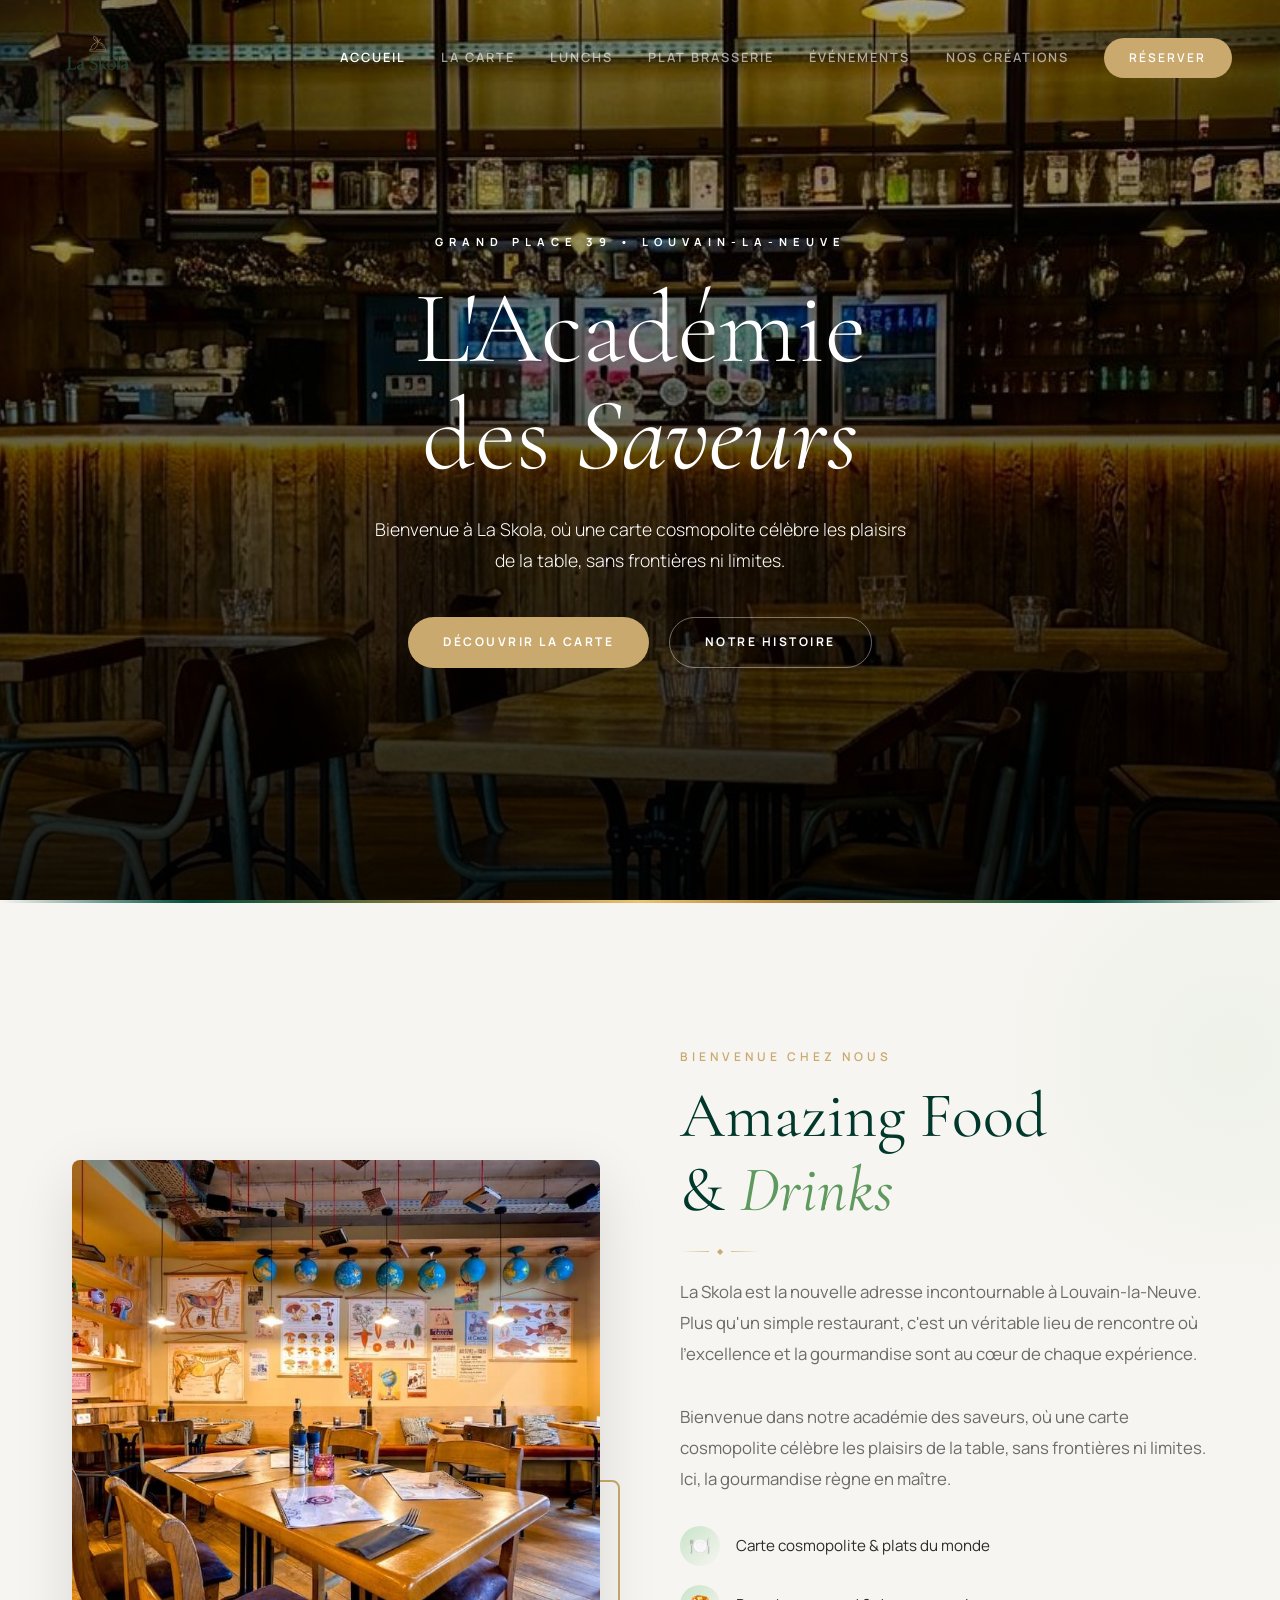
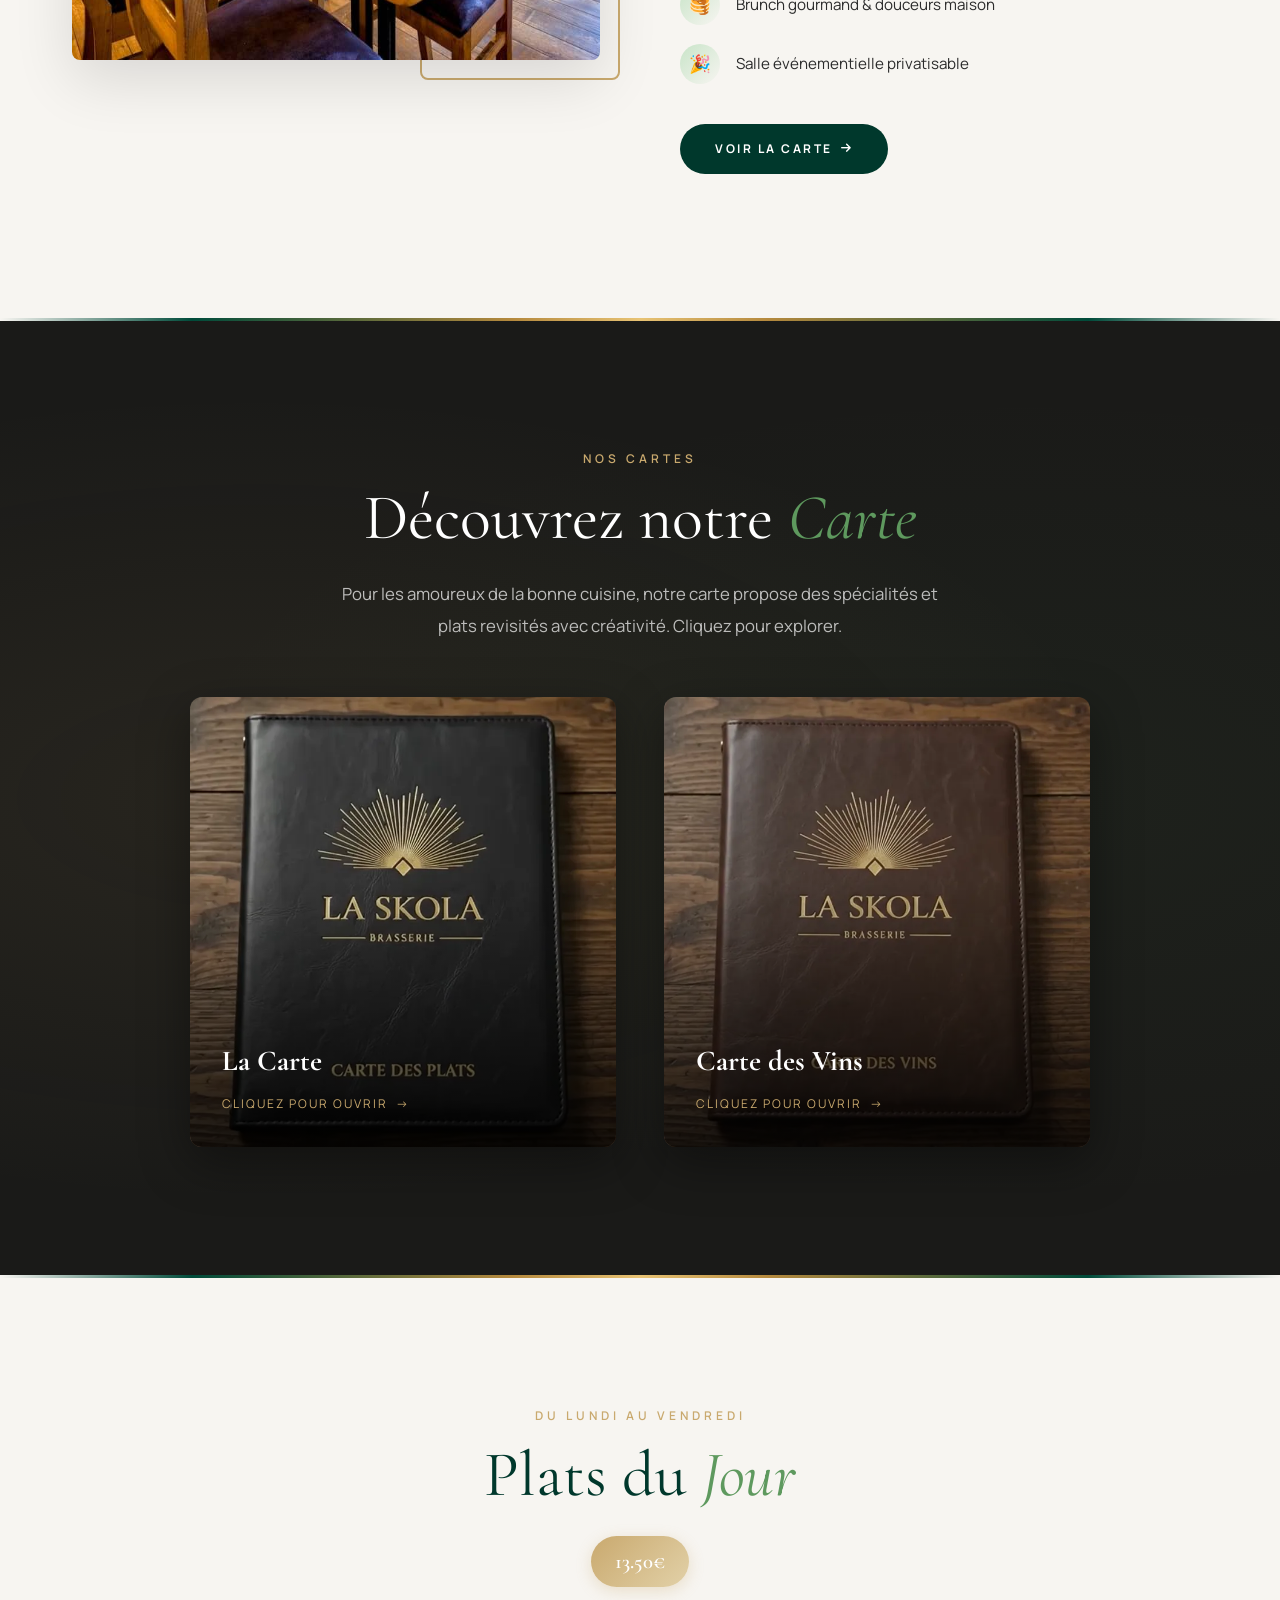
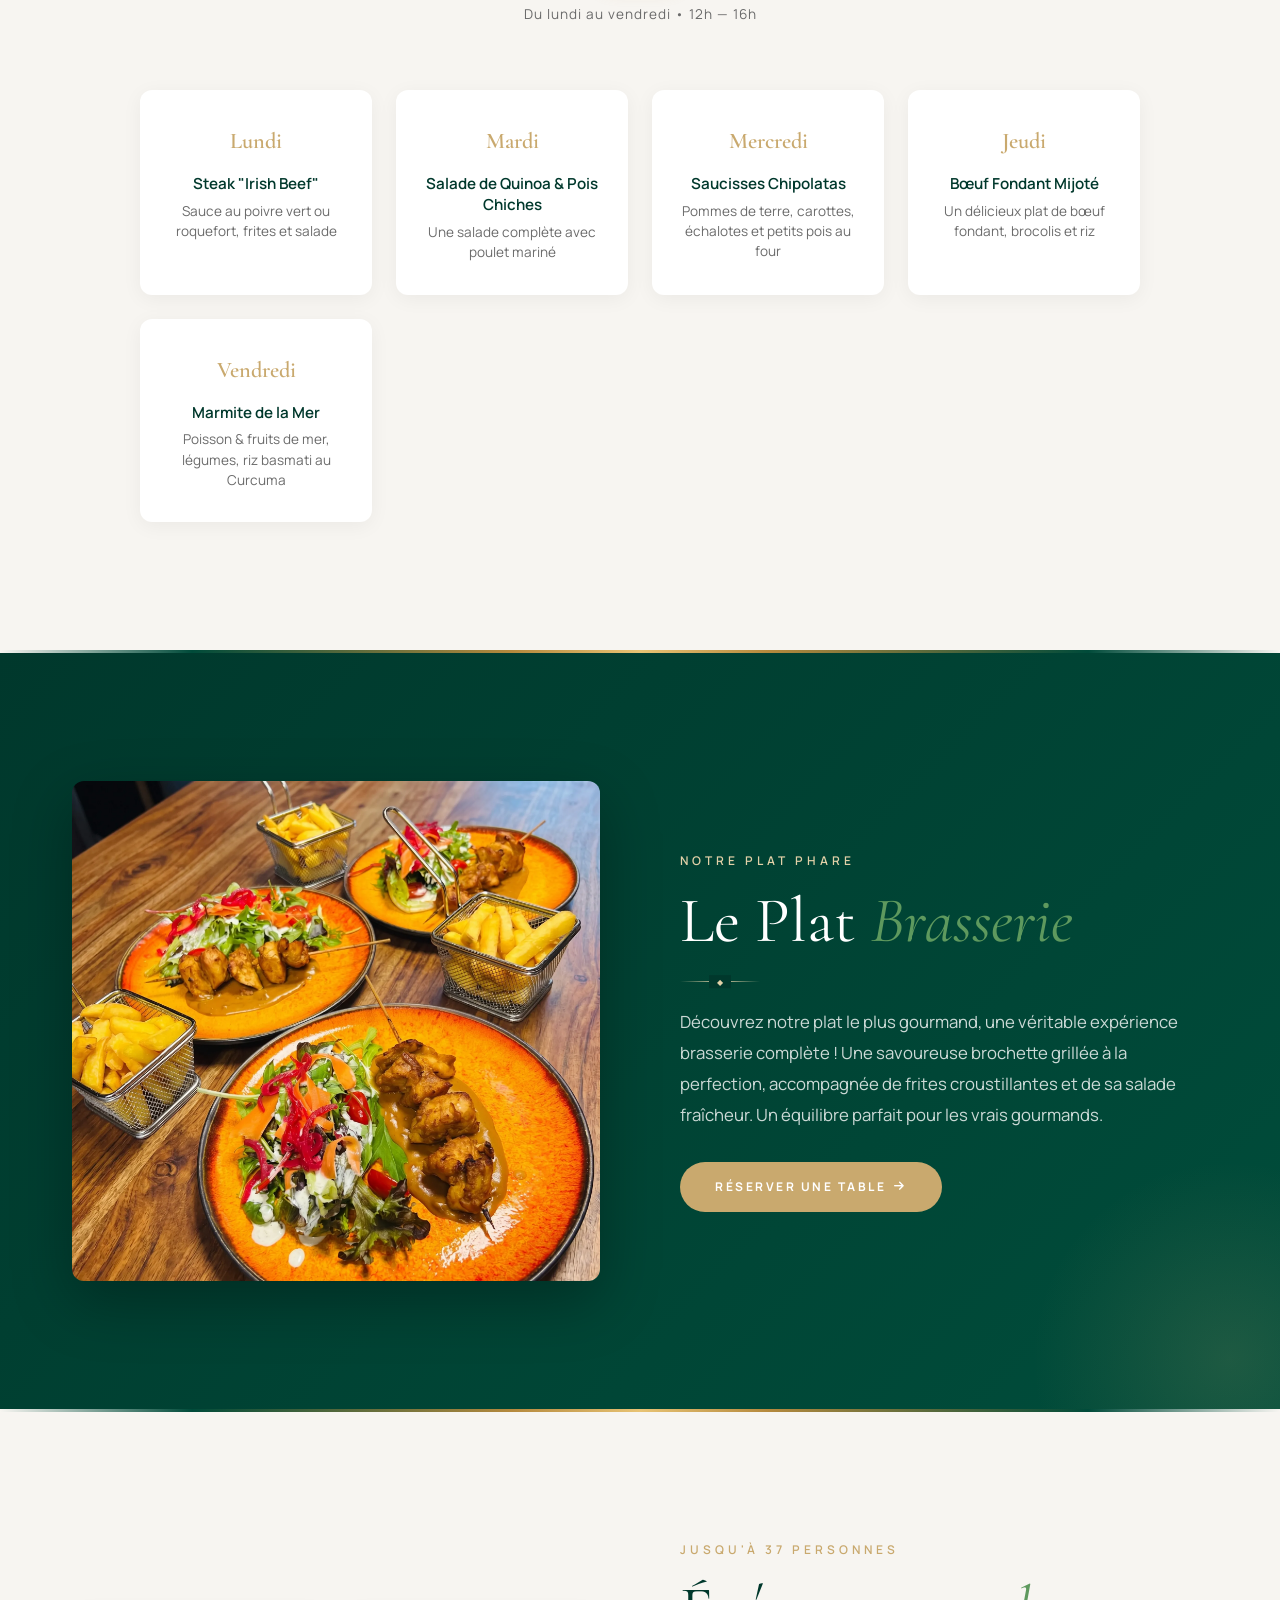
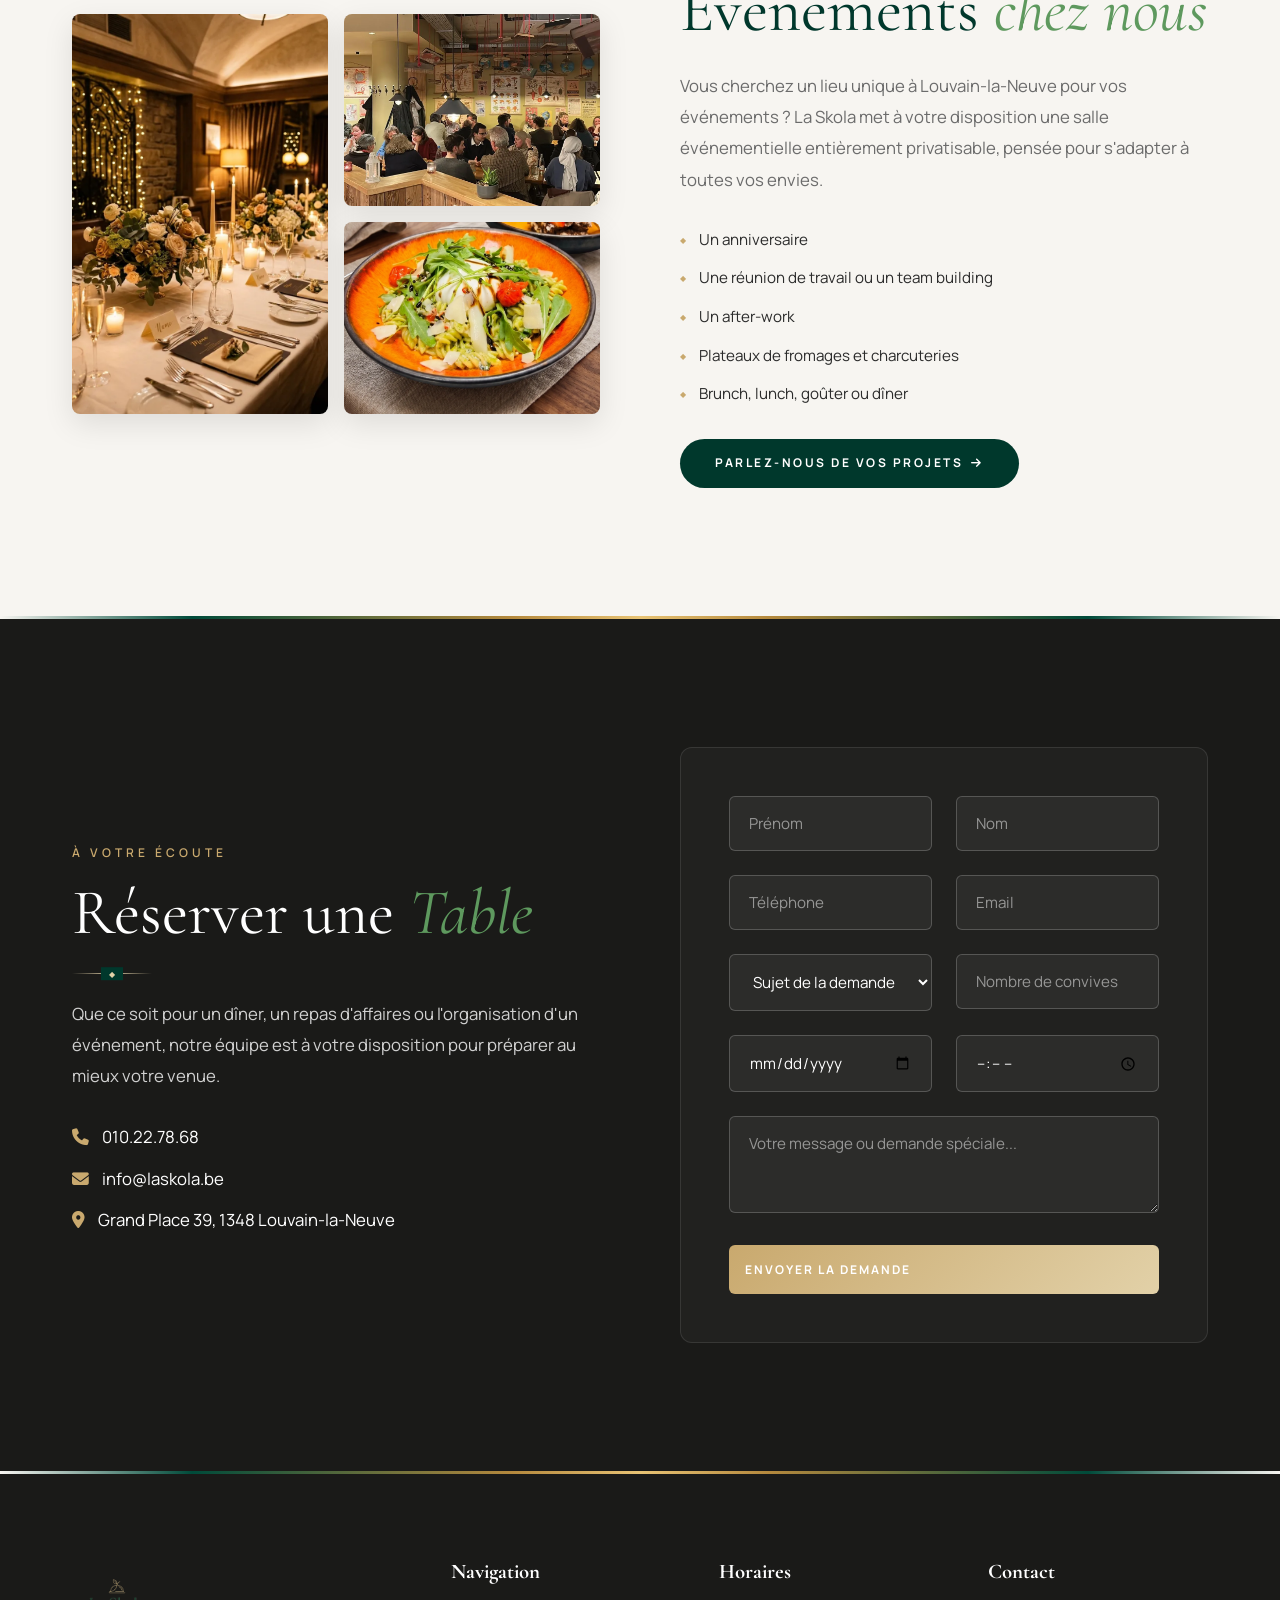
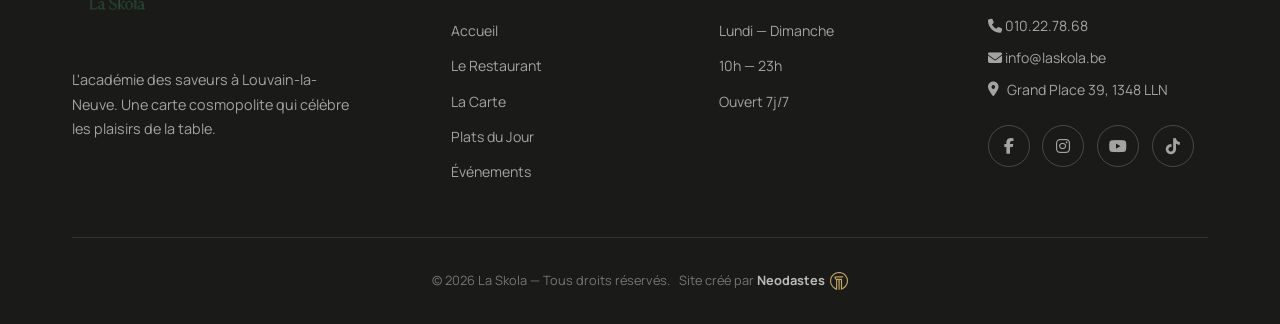
==== index.html @ 16f3de7f "Fix email contact form deliverability and add Plats 14 to 17 to creations gallery" ====
<!DOCTYPE html>
<html lang="fr">

<head>
  <meta charset="UTF-8">
  <meta name="viewport" content="width=device-width, initial-scale=1.0">
  <meta name="description"
    content="La Skola — Restaurant à Louvain-la-Neuve. Académie des saveurs, carte cosmopolite, événements privés. Grand Place 39.">
  <meta name="theme-color" content="#00382C">
  <title>La Skola — Académie des Saveurs | Louvain-la-Neuve</title>
  <link rel="stylesheet" href="style.css?v=2.0">
  <link rel="icon" href="https://laskola.be/wp-content/uploads/2025/02/cropped-TUMBNAIL-SKOLA-32x32.png">
  <!-- Font Awesome for icons -->
  <link rel="stylesheet" href="https://cdnjs.cloudflare.com/ajax/libs/font-awesome/6.5.1/css/all.min.css">
</head>

<body>

  <!-- Cursor Glow Effect -->
  <div class="cursor-glow" id="cursorGlow"></div>

  <!-- ========== NAVBAR ========== -->
  <nav class="navbar" id="navbar">
    <a href="#" class="navbar-logo">
      <img src="img/logo_base_transparent.png" alt="La Skola Logo">
    </a>
    <div class="navbar-links" id="navLinks">
      <a href="#accueil">Accueil</a>
      <a href="#menu">La Carte</a>
      <a href="#lunchs">Lunchs</a>
      <a href="#plat-phare">Plat Brasserie</a>
      <a href="#events">Événements</a>
      <a href="creations.html">Nos Créations</a>
      <a href="#contact" class="nav-cta">Réserver</a>
    </div>
    <div class="hamburger" id="hamburger">
      <span></span>
      <span></span>
      <span></span>
    </div>
  </nav>

  <!-- Mobile Menu Overlay -->
  <div class="mobile-menu" id="mobileMenu">
    <a href="#accueil">Accueil</a>
    <a href="#menu">La Carte</a>
    <a href="#lunchs">Lunchs</a>
    <a href="#plat-phare">Plat Brasserie</a>
    <a href="#events">Événements</a>
    <a href="creations.html">Nos Créations</a>
  </div>

  <!-- ========== HERO ========== -->
  <section class="hero" id="accueil">
    <div class="hero-bg"></div>
    <div class="hero-overlay"></div>
    <div class="hero-particles" id="heroParticles"></div>
    <div class="hero-content">
      <p class="hero-badge">Grand Place 39 • Louvain-la-Neuve</p>
      <h1 class="hero-title">L'Académie<br>des <em>Saveurs</em></h1>
      <p class="hero-desc">
        Bienvenue à La Skola, où une carte cosmopolite célèbre les plaisirs de la table, sans frontières ni limites.
      </p>
      <div class="hero-buttons">
        <a href="#menu" class="btn btn-primary">Découvrir la Carte</a>
        <a href="#about" class="btn btn-outline">Notre Histoire</a>
      </div>
    </div>
    </div>
  </section>

  <div class="transition-line"></div>

  <!-- ========== ABOUT ========== -->
  <section class="about" id="about" data-theme="light">
    <div class="container">
      <div class="about-grid">
        <div class="about-image-wrapper reveal-left">
          <div class="about-image">
            <img src="img/image2.jpg" alt="Intérieur chaleureux de La Skola">
          </div>
          <div class="about-image-accent"></div>
        </div>
        <div class="about-content reveal-right">
          <span class="section-subtitle">Bienvenue chez nous</span>
          <h2 class="section-title">Amazing Food<br>& <em>Drinks</em></h2>
          <div class="ornament-line"></div>
          <p class="section-text">
            La Skola est la nouvelle adresse incontournable à Louvain-la-Neuve. Plus qu'un simple restaurant, c'est un
            véritable lieu de rencontre où l'excellence et la gourmandise sont au cœur de chaque expérience.
          </p>
          <p class="section-text" style="margin-top: 1rem;">
            Bienvenue dans notre académie des saveurs, où une carte cosmopolite célèbre les plaisirs de la table, sans
            frontières ni limites. Ici, la gourmandise règne en maître.
          </p>
          <div class="about-features">
            <div class="about-feature">
              <div class="about-feature-icon">🍽️</div>
              <span>Carte cosmopolite & plats du monde</span>
            </div>
            <div class="about-feature">
              <div class="about-feature-icon">🥞</div>
              <span>Brunch gourmand & douceurs maison</span>
            </div>
            <div class="about-feature">
              <div class="about-feature-icon">🎉</div>
              <span>Salle événementielle privatisable</span>
            </div>
          </div>
          <a href="#menu" class="btn btn-dark">Voir la Carte <i class="fas fa-arrow-right"
              style="font-size:0.7rem"></i></a>
        </div>
      </div>
    </div>
  </section>

  <div class="transition-line"></div>

  <!-- ========== MENU CARD SECTION ========== -->
  <section class="menu-section" id="menu" data-theme="dark">
    <div class="container">
      <span class="section-subtitle reveal">nos cartes</span>
      <h2 class="section-title reveal" style="color:#fff;">Découvrez notre <em>Carte</em></h2>
      <p class="section-text reveal">
        Pour les amoureux de la bonne cuisine, notre carte propose des spécialités et plats revisités avec créativité.
        Cliquez pour explorer.
      </p>

      <div class="menu-cards-grid">
        <!-- Card 1: La Carte -->
        <div class="menu-card reveal-scale" data-menu="la-carte">
          <div class="menu-card-inner">
            <img src="img/cartes-plats.webp" alt="La Carte de La Skola">
            <div class="menu-card-overlay">
              <h3 class="menu-card-label">La Carte</h3>
              <span class="menu-card-hint">Cliquez pour ouvrir <span class="arrow">→</span></span>
            </div>
          </div>
        </div>
        <!-- Card 2: Carte des vins -->
        <div class="menu-card reveal-scale" data-menu="vins">
          <div class="menu-card-inner">
            <img src="img/cartes-vins.webp" alt="Carte des Vins">
            <div class="menu-card-overlay">
              <h3 class="menu-card-label">Carte des Vins</h3>
              <span class="menu-card-hint">Cliquez pour ouvrir <span class="arrow">→</span></span>
            </div>
          </div>
        </div>
      </div>
    </div>
  </section>

  <!-- Menu Modal -->
  <div class="menu-modal" id="menuModal">
    <div class="menu-modal-backdrop" id="menuModalBackdrop"></div>
    <div class="menu-modal-content">
      <button class="menu-modal-close" id="menuModalClose">✕</button>
      <div class="menu-modal-pages" id="menuModalPages">
        <!-- Pages injected by JS -->
      </div>
    </div>
  </div>

  <!-- ========== LUNCHS ========== -->
  <div class="transition-line"></div>
  <section class="lunchs" id="lunchs" data-theme="light">
    <div class="container">
      <div class="lunchs-header reveal">
        <span class="section-subtitle">du lundi au vendredi</span>
        <h2 class="section-title">Plats du <em>Jour</em></h2>
        <div class="lunchs-price">14.50€</div>
        <p class="lunchs-period">Du lundi au vendredi • 12h — 16h</p>
      </div>

      <div class="lunchs-grid">
        <div class="lunch-card reveal">
          <div class="lunch-day">Lundi</div>
          <div class="lunch-dish">Steak "Irish Beef"</div>
          <div class="lunch-desc">Sauce au poivre vert ou roquefort, frites et salade</div>
        </div>
        <div class="lunch-card reveal">
          <div class="lunch-day">Mardi</div>
          <div class="lunch-dish">Salade de Quinoa & Pois Chiches</div>
          <div class="lunch-desc">Une salade complète avec poulet mariné</div>
        </div>
        <div class="lunch-card reveal">
          <div class="lunch-day">Mercredi</div>
          <div class="lunch-dish">Saucisses Chipolatas</div>
          <div class="lunch-desc">Pommes de terre, carottes, échalotes et petits pois au four</div>
        </div>
        <div class="lunch-card reveal">
          <div class="lunch-day">Jeudi</div>
          <div class="lunch-dish">Bœuf Fondant Mijoté</div>
          <div class="lunch-desc">Un délicieux plat de bœuf fondant, brocolis et riz</div>
        </div>
        <div class="lunch-card reveal">
          <div class="lunch-day">Vendredi</div>
          <div class="lunch-dish">Marmite de la Mer</div>
          <div class="lunch-desc">Poisson & fruits de mer, légumes, riz basmati au Curcuma</div>
        </div>
      </div>
    </div>
  </section>

  <!-- ========== PLAT PHARE ========== -->
  <div class="transition-line"></div>
  <section class="raclette" id="plat-phare" data-theme="green">
    <div class="container">
      <div class="raclette-grid">
        <div class="raclette-image reveal-left">
          <img src="img/food/plat11.webp" alt="Le Plat Brasserie La Skola">
        </div>
        <div class="raclette-content reveal-right">
          <span class="section-subtitle">notre plat phare</span>
          <h2 class="section-title" style="color:#fff;">Le Plat <em>Brasserie</em></h2>
          <div class="ornament-line ornament-line--light"></div>
          <p class="section-text" style="color:rgba(255,255,255,0.8);">
            Découvrez notre plat le plus gourmand, une véritable expérience brasserie complète ! Une savoureuse brochette grillée à la perfection, accompagnée de frites croustillantes et de sa salade fraîcheur. Un équilibre parfait pour les vrais gourmands.
          </p>
          <a href="#contact" class="btn btn-primary" style="margin-top: 2rem;">Réserver une Table <i
              class="fas fa-arrow-right" style="font-size:0.7rem"></i></a>
        </div>
      </div>
    </div>
  </section>

  <!-- ========== EVENTS ========== -->
  <div class="transition-line"></div>
  <section class="events" id="events" data-theme="light">
    <div class="container">
      <div class="events-layout">
        <div class="events-images reveal-left">
          <div class="events-image-grid">
            <div class="img-wrapper">
              <img src="img/events.webp" alt="Événement La Skola">
            </div>
            <div class="img-wrapper">
              <img src="img/event.webp" alt="Salle La Skola">
            </div>
            <div class="img-wrapper">
              <img src="img/food/plat12.webp" alt="Cuisine La Skola">
            </div>
          </div>
        </div>
        <div class="events-content reveal-right">
          <span class="section-subtitle">jusqu'à 37 personnes</span>
          <h2 class="section-title">Événements <em>chez nous</em></h2>
          <p class="section-text">
            Vous cherchez un lieu unique à Louvain-la-Neuve pour vos événements ? La Skola met à votre disposition une
            salle événementielle entièrement privatisable, pensée pour s'adapter à toutes vos envies.
          </p>
          <ul class="events-list">
            <li>Un anniversaire</li>
            <li>Une réunion de travail ou un team building</li>
            <li>Un after-work</li>
            <li>Plateaux de fromages et charcuteries</li>
            <li>Brunch, lunch, goûter ou dîner</li>
          </ul>
          <a href="#contact" class="btn btn-dark">Parlez-nous de vos projets <i class="fas fa-arrow-right"
              style="font-size:0.7rem"></i></a>
        </div>
      </div>
    </div>
  </section>

  <div class="transition-line"></div>

  <!-- ========== RESERVATION / CONTACT ========== -->
  <section class="booking-section" id="contact" data-theme="dark">
    <div class="container">
      <div class="booking-layout">
        <div class="booking-info reveal-left">
          <span class="section-subtitle">À votre écoute</span>
          <h2 class="section-title" style="color:#fff;">Réserver une <em>Table</em></h2>
          <div class="ornament-line ornament-line--light"></div>
          <p class="section-text" style="color:rgba(255,255,255,0.8);">
            Que ce soit pour un dîner, un repas d'affaires ou l'organisation d'un événement, notre équipe est à votre disposition pour préparer au mieux votre venue.
          </p>
          <div class="booking-contact-details" style="margin-top: 2rem;">
            <p><i class="fas fa-phone" style="color: var(--color-gold); margin-right: 10px;"></i> 010.22.78.68</p>
            <p><i class="fas fa-envelope" style="color: var(--color-gold); margin-right: 10px;"></i> info@laskola.be</p>
            <p><i class="fas fa-map-marker-alt" style="color: var(--color-gold); margin-right: 10px;"></i> Grand Place 39, 1348 Louvain-la-Neuve</p>
          </div>
        </div>
        <div class="booking-form-wrapper reveal-right">
          <form class="booking-form" action="contact.php" method="POST">
            <div class="form-row">
              <div class="form-group">
                <input type="text" id="prenom" name="prenom" placeholder="Prénom" required>
              </div>
              <div class="form-group">
                <input type="text" id="nom" name="nom" placeholder="Nom" required>
              </div>
            </div>
            <div class="form-row">
              <div class="form-group">
                <input type="tel" id="telephone" name="telephone" placeholder="Téléphone" required>
              </div>
              <div class="form-group">
                <input type="email" id="email" name="email" placeholder="Email" required>
              </div>
            </div>
            <div class="form-row">
              <div class="form-group">
                <select id="sujet" name="sujet" required>
                  <option value="" disabled selected>Sujet de la demande</option>
                  <option value="reservation">Réservation de table</option>
                  <option value="evenement">Événement privé / Projet</option>
                  <option value="autre">Autre question</option>
                </select>
              </div>
              <div class="form-group">
                <input type="number" id="convives" name="convives" placeholder="Nombre de convives" min="1" max="100">
              </div>
            </div>
            <div class="form-row">
              <div class="form-group">
                <input type="date" id="date" name="date">
              </div>
              <div class="form-group">
                <input type="time" id="heure" name="heure">
              </div>
            </div>
            <div class="form-group">
              <textarea id="message" name="message" rows="3" placeholder="Votre message ou demande spéciale..." required></textarea>
            </div>
            <button type="submit" class="btn btn-gold w-100" style="width: 100%; border: none; cursor: pointer;">Envoyer la demande</button>
          </form>
        </div>
      </div>
    </div>
  </section>

  <div class="transition-line"></div>

  <!-- ========== FOOTER ========== -->
  <footer class="footer">
    <div class="container">
      <div class="footer-grid">
        <div class="footer-brand">
          <img src="img/logo_base_transparent.png" alt="La Skola">
          <p>L'académie des saveurs à Louvain-la-Neuve. Une carte cosmopolite qui célèbre les plaisirs de la table.</p>
        </div>
        <div class="footer-col">
          <h4 class="footer-title">Navigation</h4>
          <div class="footer-links">
            <a href="#accueil">Accueil</a>
            <a href="#about">Le Restaurant</a>
            <a href="#menu">La Carte</a>
            <a href="#lunchs">Plats du Jour</a>
            <a href="#events">Événements</a>
          </div>
        </div>
        <div class="footer-col">
          <h4 class="footer-title">Horaires</h4>
          <div class="footer-links">
            <a href="javascript:void(0)">Lundi — Dimanche</a>
            <a href="javascript:void(0)">10h — 23h</a>
            <a href="javascript:void(0)">Ouvert 7j/7</a>
          </div>
        </div>
        <div class="footer-col">
          <h4 class="footer-title">Contact</h4>
          <div class="footer-contact">
            <p><a href="tel:010227868"><i class="fas fa-phone"></i> 010.22.78.68</a></p>
            <p><a href="mailto:info@laskola.be"><i class="fas fa-envelope"></i> info@laskola.be</a></p>
            <p><i class="fas fa-map-marker-alt"></i> Grand Place 39, 1348 LLN</p>
          </div>
          <div class="footer-social">
            <a href="https://www.facebook.com/profile.php?id=61573690755378" target="_blank" aria-label="Facebook"><i
                class="fab fa-facebook-f"></i></a>
            <a href="https://www.instagram.com/la_skola/" target="_blank" aria-label="Instagram"><i
                class="fab fa-instagram"></i></a>
            <a href="https://www.youtube.com/@LASKOLA-LLN" target="_blank" aria-label="YouTube"><i
                class="fab fa-youtube"></i></a>
            <a href="https://www.tiktok.com/@la.skola?_t=ZN-8uYJvp5oews&_r=1" target="_blank" aria-label="TikTok"><i
                class="fab fa-tiktok"></i></a>
          </div>
        </div>
      </div>
      <div class="footer-bottom">
        <p>&copy; 2026 La Skola — Tous droits réservés. <span class="neodastes-link">Site créé par <a href="https://neodastes.com/" target="_blank"><strong>Neodastes</strong><img src="img/logo_svg.svg" alt="Neodastes Logo" class="neodastes-logo"></a></span></p>
      </div>
    </div>
  </footer>

  <script src="script.js?v=2.0"></script>
</body>

</html>
---- style.css ----
/* ============================================
   LA SKOLA — Premium Restaurant Demo
   Inspired by Diodona.it aesthetic
   ============================================ */

/* --- Google Fonts Import --- */
@import url('https://fonts.googleapis.com/css2?family=Cormorant+Garamond:ital,wght@0,300;0,400;0,500;0,600;0,700;1,300;1,400;1,500;1,600;1,700&family=Manrope:wght@200;300;400;500;600;700;800&display=swap');

/* --- CSS Variables --- */
:root {
  --color-bg: #F7F5F1;
  --color-bg-dark: #1a1a18;
  --color-bg-cream: #EDE8E0;
  --color-primary: #00382C;
  --color-green: #5E995E;
  --color-green-light: #C8E4C8;
  --color-gold: #C9A96E;
  --color-gold-light: #E2D1A8;
  --color-text: #2B2B2B;
  --color-text-light: #6B6B6B;
  --color-white: #FFFFFF;
  --font-heading: 'Cormorant Garamond', Georgia, serif;
  --font-body: 'Manrope', 'Helvetica Neue', sans-serif;
  --transition-smooth: cubic-bezier(0.25, 0.46, 0.45, 0.94);
  --transition-bounce: cubic-bezier(0.68, -0.55, 0.265, 1.55);

  /* Transition & Divider Variables */
  --color-primary-dim: rgba(184, 140, 61, 0.45);  /* Rich gold with 45% opacity for solid visibility */
  --color-accent: #B88C3D;                        /* Deep, warm, saturated gold (high contrast on light/dark) */
}

/* --- Reset & Base --- */
*, *::before, *::after { box-sizing: border-box; margin: 0; padding: 0; }

html {
  scroll-behavior: smooth;
  font-size: 16px;
  overflow-x: hidden;
}

body {
  font-family: var(--font-body);
  background-color: var(--color-bg);
  color: var(--color-text);
  line-height: 1.7;
  overflow-x: hidden;
  -webkit-font-smoothing: antialiased;
  -moz-osx-font-smoothing: grayscale;
}

a { text-decoration: none; color: inherit; transition: color 0.3s ease; }
img { max-width: 100%; height: auto; display: block; }
ul { list-style: none; }
button { cursor: pointer; border: none; background: none; font-family: inherit; }

.container {
  max-width: 1200px;
  margin: 0 auto;
  padding: 0 2rem;
}

/* --- Section Titles (Diodona style) --- */
.section-subtitle {
  font-family: var(--font-body);
  font-size: 0.75rem;
  font-weight: 600;
  letter-spacing: 4px;
  text-transform: uppercase;
  color: var(--color-gold);
  margin-bottom: 0.75rem;
  display: block;
}

.section-title {
  font-family: var(--font-heading);
  font-size: clamp(2.2rem, 5vw, 4rem);
  font-weight: 400;
  color: var(--color-primary);
  line-height: 1.15;
  margin-bottom: 1.5rem;
}

.section-title em {
  font-style: italic;
  color: var(--color-green);
}

/* CSS Ornament Line (replaces broken ornament.webp) */
.ornament-line {
  width: 80px;
  height: 1px;
  background: linear-gradient(90deg, transparent, var(--color-gold), transparent);
  margin: 0 0 1.5rem;
  position: relative;
}
.ornament-line::before {
  content: '◆';
  position: absolute;
  top: 50%;
  left: 50%;
  transform: translate(-50%, -50%);
  font-size: 0.5rem;
  color: var(--color-gold);
  background: var(--color-bg);
  padding: 0 0.5rem;
}
.ornament-line--light::before {
  background: var(--color-primary);
  color: var(--color-gold-light);
}
.ornament-line--light {
  background: linear-gradient(90deg, transparent, var(--color-gold-light), transparent);
}

.section-text {
  font-size: 1.05rem;
  line-height: 1.85;
  color: var(--color-text-light);
  max-width: 600px;
}

/* --- Scroll Reveal Animations --- */
.reveal {
  opacity: 0;
  transform: translateY(30px);
  transition: opacity 0.6s var(--transition-smooth), transform 0.6s var(--transition-smooth);
}
.reveal.visible {
  opacity: 1;
  transform: translateY(0);
}
.reveal-left {
  opacity: 0;
  transform: translateX(-40px);
  transition: opacity 0.6s var(--transition-smooth), transform 0.6s var(--transition-smooth);
}
.reveal-left.visible {
  opacity: 1;
  transform: translateX(0);
}
.reveal-right {
  opacity: 0;
  transform: translateX(40px);
  transition: opacity 0.6s var(--transition-smooth), transform 0.6s var(--transition-smooth);
}
.reveal-right.visible {
  opacity: 1;
  transform: translateX(0);
}
.reveal-scale {
  opacity: 0;
  transform: scale(0.92);
  transition: opacity 0.6s var(--transition-smooth), transform 0.6s var(--transition-smooth);
}
.reveal-scale.visible {
  opacity: 1;
  transform: scale(1);
}

/* --- NAVBAR --- */
.navbar {
  position: fixed;
  top: 0;
  left: 0;
  width: 100%;
  z-index: 1000;
  padding: 0.5rem 3rem;
  display: flex;
  align-items: center;
  justify-content: space-between;
  transition: background 0.8s ease, padding 0.4s ease, box-shadow 0.4s ease, transform 0.4s ease;
}
.navbar.scrolled {
  padding: 0.2rem 3rem;
  box-shadow: 0 2px 30px rgba(0,0,0,0.08);
  backdrop-filter: blur(12px);
}
.navbar.navbar-hidden {
  transform: translateY(-100%);
}
/* Navbar theme transitions */
.navbar.scrolled.theme-light {
  background: rgba(247, 245, 241, 0.97);
}
.navbar.scrolled.theme-light .navbar-links a { color: var(--color-primary); }
.navbar.scrolled.theme-light .hamburger span { background: var(--color-primary); }

.navbar.scrolled.theme-dark {
  background: rgba(26, 26, 24, 0.97);
}
.navbar.scrolled.theme-dark .navbar-links a { color: rgba(255,255,255,0.85); }
.navbar.scrolled.theme-dark .hamburger span { background: var(--color-white); }

/* Theme inverse for white pages when NOT scrolled */
.navbar.theme-inverse .navbar-links a { color: var(--color-primary); }
.navbar.theme-inverse .hamburger span { background: var(--color-primary); }
.navbar.theme-inverse.scrolled .navbar-links a { color: var(--color-primary); }
.navbar.theme-inverse.scrolled .hamburger span { background: var(--color-primary); }

.navbar.scrolled.theme-green {
  background: rgba(0, 56, 44, 0.97);
}
.navbar.scrolled.theme-green .navbar-links a { color: rgba(255,255,255,0.85); }
.navbar.scrolled.theme-green .hamburger span { background: var(--color-white); }
.navbar-logo {
  display: flex;
  align-items: center;
}
.navbar-logo img {
  height: 100px;
  width: auto;
  transition: height 0.4s ease;
}
.navbar.scrolled .navbar-logo img {
  height: 75px;
}
.navbar-links {
  display: flex;
  gap: 2.2rem;
  align-items: center;
}
.navbar-links a {
  font-family: var(--font-body);
  font-size: 0.8rem;
  font-weight: 600;
  letter-spacing: 2px;
  text-transform: uppercase;
  color: var(--color-white);
  position: relative;
  padding: 0.3rem 0;
  transition: color 0.3s ease;
}
.navbar.scrolled .navbar-links a {
  color: var(--color-primary);
  transition: color 0.6s ease;
}
.navbar.scrolled .hamburger span {
  transition: background 0.6s ease;
}
.navbar-links a::after {
  content: '';
  position: absolute;
  bottom: -2px;
  left: 0;
  width: 0;
  height: 2px;
  background: var(--color-gold);
  transition: width 0.4s var(--transition-smooth);
}
.navbar-links a:hover::after {
  width: 100%;
}
.navbar-links a:hover {
  color: var(--color-gold);
}
.nav-cta {
  background: var(--color-gold) !important;
  color: var(--color-white) !important;
  padding: 0.6rem 1.6rem !important;
  border-radius: 50px;
  font-size: 0.75rem !important;
  letter-spacing: 2px;
  transition: background 0.3s ease, transform 0.3s ease !important;
}
.nav-cta::after { display: none !important; }
.nav-cta:hover {
  background: var(--color-primary) !important;
  transform: scale(1.05);
}

/* Hamburger */
.hamburger {
  display: none;
  flex-direction: column;
  gap: 5px;
  cursor: pointer;
  z-index: 1001;
}
.hamburger span {
  width: 28px;
  height: 2px;
  background: var(--color-white);
  transition: all 0.4s ease;
  display: block;
}
.navbar.scrolled .hamburger span {
  background: var(--color-primary);
}
.hamburger.active span:nth-child(1) {
  transform: rotate(45deg) translate(5px, 5px);
}
.hamburger.active span:nth-child(2) {
  opacity: 0;
}
.hamburger.active span:nth-child(3) {
  transform: rotate(-45deg) translate(5px, -5px);
}

/* --- HERO --- */
.hero {
  position: relative;
  height: 100vh;
  min-height: 700px;
  display: flex;
  align-items: center;
  justify-content: center;
  text-align: center;
  overflow: hidden;
}
.hero-bg {
  position: absolute;
  inset: 0;
  background: url('img/header2.jpeg') center/cover no-repeat;
  transform: scale(1.1);
  transition: transform 8s ease;
}
.hero.loaded .hero-bg {
  transform: scale(1);
}
.hero-overlay {
  position: absolute;
  inset: 0;
  background: linear-gradient(
    180deg,
    rgba(0, 0, 0, 0.1) 0%,
    rgba(0, 0, 0, 0.85) 100%
  );
}
.hero-particles {
  position: absolute;
  inset: 0;
  pointer-events: none;
  overflow: hidden;
}
.particle {
  position: absolute;
  width: 4px;
  height: 4px;
  background: rgba(201, 169, 110, 0.4);
  border-radius: 50%;
  animation: float-particle linear infinite;
}
@keyframes float-particle {
  0% { transform: translateY(100vh) rotate(0deg); opacity: 0; }
  10% { opacity: 1; }
  90% { opacity: 1; }
  100% { transform: translateY(-10vh) rotate(720deg); opacity: 0; }
}
.hero-content {
  position: relative;
  z-index: 2;
  color: var(--color-white);
  max-width: 800px;
  padding: 0 2rem;
}
.hero-badge {
  font-family: var(--font-body);
  font-size: 0.7rem;
  font-weight: 700;
  letter-spacing: 6px;
  text-transform: uppercase;
  color: var(--color-white);
  margin-bottom: 1.5rem;
  opacity: 0;
  animation: fadeUp 1s 0.5s forwards;
}
.hero-title {
  font-family: var(--font-heading);
  font-size: clamp(3rem, 8vw, 6.5rem);
  font-weight: 300;
  line-height: 1.05;
  margin-bottom: 1.5rem;
  opacity: 0;
  animation: fadeUp 1s 0.8s forwards;
}
.hero-title em {
  font-style: italic;
  font-weight: 400;
  color: var(--color-white);
}
.hero-desc {
  font-size: 1.1rem;
  font-weight: 300;
  line-height: 1.8;
  max-width: 550px;
  margin: 0 auto 2.5rem;
  opacity: 0;
  animation: fadeUp 1s 1.1s forwards;
}
.hero-buttons {
  display: flex;
  gap: 1.2rem;
  justify-content: center;
  flex-wrap: wrap;
  opacity: 0;
  animation: fadeUp 1s 1.4s forwards;
}
@keyframes fadeUp {
  from { opacity: 0; transform: translateY(30px); }
  to { opacity: 1; transform: translateY(0); }
}
.hero-scroll {
  position: absolute;
  bottom: 2.5rem;
  left: 50%;
  transform: translateX(-50%);
  z-index: 2;
  display: flex;
  flex-direction: column;
  align-items: center;
  gap: 0.5rem;
  opacity: 0;
  animation: fadeUp 1s 1.8s forwards;
}
.hero-scroll span {
  font-size: 0.65rem;
  letter-spacing: 3px;
  text-transform: uppercase;
  color: rgba(255,255,255,0.6);
}
.scroll-line {
  width: 1px;
  height: 40px;
  background: linear-gradient(to bottom, var(--color-gold), transparent);
  animation: scrollPulse 2s ease-in-out infinite;
}
@keyframes scrollPulse {
  0%, 100% { opacity: 0.4; transform: scaleY(0.6); }
  50% { opacity: 1; transform: scaleY(1); }
}

/* --- Buttons --- */
.btn {
  display: inline-flex;
  align-items: center;
  gap: 0.5rem;
  padding: 0.9rem 2.2rem;
  font-family: var(--font-body);
  font-size: 0.75rem;
  font-weight: 700;
  letter-spacing: 2.5px;
  text-transform: uppercase;
  border-radius: 50px;
  transition: all 0.4s var(--transition-smooth);
  position: relative;
  overflow: hidden;
}
.btn::before {
  content: '';
  position: absolute;
  inset: 0;
  border-radius: 50px;
  opacity: 0;
  transition: opacity 0.4s ease;
}
.btn-primary {
  background: var(--color-gold);
  color: var(--color-white);
}
.btn-primary:hover {
  background: var(--color-primary);
  transform: translateY(-2px);
  box-shadow: 0 8px 25px rgba(0,56,44,0.3);
}
.btn-outline {
  background: transparent;
  color: var(--color-white);
  border: 1.5px solid rgba(255,255,255,0.4);
}
.btn-outline:hover {
  background: var(--color-white);
  color: var(--color-primary);
  border-color: var(--color-white);
  transform: translateY(-2px);
}
.btn-dark {
  background: var(--color-primary);
  color: var(--color-white);
}
.btn-dark:hover {
  background: var(--color-gold);
  transform: translateY(-2px);
  box-shadow: 0 8px 25px rgba(201,169,110,0.3);
}

/* --- SECTION DIVIDERS & TRANSITIONS --- */
/* Type 1: LA LIGNE DE TRANSITION COMPLÈTE */
.transition-line {
  display: block;
  width: 100%;
  height: 3px; /* Solid 3px height for clear visibility */
  background: linear-gradient(90deg, transparent, #004b3a 15%, #b5893d 40%, #e8c374 50%, #b5893d 60%, #004b3a 85%, transparent);
  margin: 0;
  position: relative;
  z-index: 10;
}

/* --- ABOUT SECTION --- */
.about {
  padding: 8rem 0;
  position: relative;
  overflow: hidden;
}
.about::before {
  content: '';
  position: absolute;
  top: -100px;
  right: -200px;
  width: 500px;
  height: 500px;
  background: radial-gradient(circle, rgba(200,228,200,0.2) 0%, transparent 70%);
  border-radius: 50%;
  pointer-events: none;
}
.about-grid {
  display: grid;
  grid-template-columns: 1fr 1fr;
  gap: 5rem;
  align-items: center;
}
.about-image-wrapper {
  position: relative;
}
.about-image {
  border-radius: 8px;
  overflow: hidden;
  position: relative;
  box-shadow: 0 20px 60px rgba(0,0,0,0.12);
}
.about-image img {
  width: 100%;
  height: 500px;
  object-fit: cover;
  transition: transform 0.8s var(--transition-smooth);
}
.about-image:hover img {
  transform: scale(1.05);
}
.about-image-accent {
  position: absolute;
  bottom: -20px;
  right: -20px;
  width: 200px;
  height: 200px;
  border: 2px solid var(--color-gold);
  border-radius: 8px;
  z-index: -1;
}
.about-content {
  padding: 1rem 0;
}
.about-content .section-text {
  margin-bottom: 2rem;
}
.about-features {
  display: flex;
  flex-direction: column;
  gap: 1.2rem;
  margin-bottom: 2.5rem;
}
.about-feature {
  display: flex;
  align-items: center;
  gap: 1rem;
  font-size: 0.95rem;
  color: var(--color-text);
}
.about-feature-icon {
  width: 40px;
  height: 40px;
  background: linear-gradient(135deg, var(--color-green-light), var(--color-bg));
  border-radius: 50%;
  display: flex;
  align-items: center;
  justify-content: center;
  font-size: 1.1rem;
  flex-shrink: 0;
}

/* --- MENU CARD SECTION (Interactive Clickable Card) --- */
.menu-section {
  padding: 8rem 0;
  background: var(--color-bg-dark);
  position: relative;
  overflow: hidden;
}
.menu-section::before {
  content: '';
  position: absolute;
  top: 0;
  left: 0;
  width: 100%;
  height: 100%;
  background: radial-gradient(ellipse at 20% 50%, rgba(201,169,110,0.08) 0%, transparent 60%),
              radial-gradient(ellipse at 80% 50%, rgba(94,153,94,0.06) 0%, transparent 60%);
  pointer-events: none;
}
.menu-section .section-subtitle,
.menu-section .section-title {
  text-align: center;
  color: var(--color-white);
}
.menu-section .section-subtitle { color: var(--color-gold); }
.menu-section .section-text {
  text-align: center;
  margin: 0 auto 3.5rem;
  color: rgba(255,255,255,0.7);
}
.menu-cards-grid {
  display: grid;
  grid-template-columns: repeat(2, 1fr);
  gap: 3rem;
  max-width: 900px;
  margin: 0 auto;
}
.menu-card {
  perspective: 1200px;
  cursor: pointer;
  position: relative;
}
.menu-card-inner {
  position: relative;
  border-radius: 12px;
  overflow: hidden;
  box-shadow: 0 15px 50px rgba(0,0,0,0.4);
  transition: transform 0.6s var(--transition-smooth), box-shadow 0.6s ease;
  transform-style: preserve-3d;
}
.menu-card:hover .menu-card-inner {
  transform: translateY(-10px) rotateX(2deg) rotateY(-2deg);
  box-shadow: 0 30px 80px rgba(0,0,0,0.5), 0 0 40px rgba(201,169,110,0.15);
}
.menu-card img {
  width: 100%;
  height: 450px;
  object-fit: cover;
  transition: transform 0.8s var(--transition-smooth);
}
.menu-card:hover img {
  transform: scale(1.05);
}
.menu-card-overlay {
  position: absolute;
  inset: 0;
  background: linear-gradient(180deg, transparent 40%, rgba(0,0,0,0.8) 100%);
  display: flex;
  flex-direction: column;
  justify-content: flex-end;
  padding: 2rem;
  transition: background 0.4s ease;
}
.menu-card:hover .menu-card-overlay {
  background: linear-gradient(180deg, rgba(0,56,44,0.2) 0%, rgba(0,0,0,0.85) 100%);
}
.menu-card-label {
  font-family: var(--font-heading);
  font-size: 1.8rem;
  color: var(--color-white);
  margin-bottom: 0.5rem;
}
.menu-card-hint {
  font-size: 0.75rem;
  letter-spacing: 2px;
  text-transform: uppercase;
  color: var(--color-gold);
  display: flex;
  align-items: center;
  gap: 0.5rem;
}
.menu-card-hint .arrow {
  display: inline-block;
  transition: transform 0.4s ease;
}
.menu-card:hover .menu-card-hint .arrow {
  transform: translateX(5px);
}
/* Shine effect on card */
.menu-card-inner::after {
  content: '';
  position: absolute;
  top: -50%;
  left: -50%;
  width: 200%;
  height: 200%;
  background: linear-gradient(
    to bottom right,
    rgba(255,255,255,0) 0%,
    rgba(255,255,255,0) 40%,
    rgba(255,255,255,0.08) 50%,
    rgba(255,255,255,0) 60%,
    rgba(255,255,255,0) 100%
  );
  transform: rotate(30deg) translateX(-100%);
  transition: transform 0.8s ease;
  pointer-events: none;
}
.menu-card:hover .menu-card-inner::after {
  transform: rotate(30deg) translateX(100%);
}

/* --- MENU MODAL --- */
.menu-modal {
  position: fixed;
  inset: 0;
  z-index: 2000;
  display: flex;
  align-items: center;
  justify-content: center;
  opacity: 0;
  visibility: hidden;
  transition: opacity 0.5s ease, visibility 0.5s ease;
}
.menu-modal.active {
  opacity: 1;
  visibility: visible;
}
.menu-modal-backdrop {
  position: absolute;
  inset: 0;
  background: rgba(0,0,0,0.85);
  backdrop-filter: blur(8px);
}
.menu-modal-content {
  position: relative;
  z-index: 1;
  max-width: 700px;
  max-height: 90vh;
  overflow-y: auto;
  border-radius: 12px;
  box-shadow: 0 30px 80px rgba(0,0,0,0.5);
  transform: scale(0.9) translateY(20px);
  transition: transform 0.5s var(--transition-smooth);
}
.menu-modal.active .menu-modal-content {
  transform: scale(1) translateY(0);
}
.menu-modal-content img {
  width: 100%;
  border-radius: 12px;
}
.menu-modal-pages {
  display: flex;
  flex-direction: column;
  gap: 1rem;
}
.menu-modal-pages img {
  width: 100%;
  border-radius: 8px;
  box-shadow: 0 4px 20px rgba(0,0,0,0.3);
}
.menu-modal-close {
  position: absolute;
  top: 1rem;
  right: 1rem;
  width: 45px;
  height: 45px;
  background: rgba(0,0,0,0.6);
  border-radius: 50%;
  display: flex;
  align-items: center;
  justify-content: center;
  color: var(--color-white);
  font-size: 1.4rem;
  z-index: 2;
  cursor: pointer;
  transition: background 0.3s ease, transform 0.3s ease;
}
.menu-modal-close:hover {
  background: var(--color-gold);
  transform: rotate(90deg);
}

/* --- DAILY SPECIALS / LUNCHS --- */
.lunchs {
  padding: 8rem 0;
  position: relative;
}
.lunchs-header {
  text-align: center;
  margin-bottom: 4rem;
}
.lunchs-price {
  display: inline-block;
  background: linear-gradient(135deg, var(--color-gold), var(--color-gold-light));
  color: var(--color-white);
  padding: 0.5rem 1.5rem;
  border-radius: 50px;
  font-family: var(--font-heading);
  font-size: 1.3rem;
  font-weight: 600;
  margin-bottom: 1rem;
  box-shadow: 0 4px 15px rgba(201,169,110,0.3);
}
.lunchs-period {
  font-size: 0.85rem;
  color: var(--color-text-light);
  letter-spacing: 1px;
}
.lunchs-grid {
  display: grid;
  grid-template-columns: repeat(auto-fit, minmax(220px, 1fr));
  gap: 1.5rem;
  max-width: 1000px;
  margin: 0 auto;
}
.lunch-card {
  background: var(--color-white);
  border-radius: 12px;
  padding: 2rem 1.5rem;
  text-align: center;
  box-shadow: 0 4px 20px rgba(0,0,0,0.05);
  transition: transform 0.4s var(--transition-smooth), box-shadow 0.4s ease;
  position: relative;
  overflow: hidden;
}
.lunch-card::before {
  content: '';
  position: absolute;
  top: 0;
  left: 0;
  width: 100%;
  height: 3px;
  background: linear-gradient(90deg, var(--color-gold), var(--color-green));
  transform: scaleX(0);
  transition: transform 0.5s var(--transition-smooth);
  transform-origin: left;
}
.lunch-card:hover::before {
  transform: scaleX(1);
}
.lunch-card:hover {
  transform: translateY(-8px);
  box-shadow: 0 15px 40px rgba(0,0,0,0.1);
}
.lunch-day {
  font-family: var(--font-heading);
  font-size: 1.4rem;
  color: var(--color-gold);
  margin-bottom: 0.8rem;
  font-weight: 600;
}
.lunch-dish {
  font-size: 0.95rem;
  font-weight: 600;
  color: var(--color-primary);
  margin-bottom: 0.4rem;
  line-height: 1.4;
}
.lunch-desc {
  font-size: 0.85rem;
  color: var(--color-text-light);
  line-height: 1.5;
}

/* --- RACLETTE / CROQUE SECTION --- */
.raclette {
  padding: 8rem 0;
  background: linear-gradient(135deg, var(--color-primary) 0%, #004d3b 100%);
  position: relative;
  overflow: hidden;
}
.raclette::after {
  content: '';
  position: absolute;
  bottom: -150px;
  right: -150px;
  width: 400px;
  height: 400px;
  background: radial-gradient(circle, rgba(201,169,110,0.15) 0%, transparent 70%);
  border-radius: 50%;
  pointer-events: none;
}
.raclette-grid {
  display: grid;
  grid-template-columns: 1fr 1fr;
  gap: 5rem;
  align-items: center;
}
.raclette-image {
  border-radius: 12px;
  overflow: hidden;
  box-shadow: 0 20px 60px rgba(0,0,0,0.3);
}
.raclette-image img {
  width: 100%;
  height: auto;
  max-height: 500px;
  object-fit: cover;
  transition: transform 0.8s var(--transition-smooth);
}
.raclette-image:hover img {
  transform: scale(1.05);
}
.raclette-content .section-subtitle { color: var(--color-gold-light); }
.raclette-content .section-title { color: var(--color-white); }
.raclette-content .section-text { color: rgba(255,255,255,0.8); }

/* --- EVENTS SECTION --- */
.events {
  padding: 8rem 0;
  position: relative;
  overflow: hidden;
}
.events-layout {
  display: grid;
  grid-template-columns: 1fr 1fr;
  gap: 5rem;
  align-items: center;
}
.events-content { order: 2; }
.events-images { order: 1; }
.events-image-grid {
  display: grid;
  grid-template-columns: 1fr 1fr;
  gap: 1rem;
}
.events-image-grid .img-wrapper {
  border-radius: 8px;
  overflow: hidden;
  box-shadow: 0 10px 30px rgba(0,0,0,0.1);
}
.events-image-grid .img-wrapper:first-child {
  grid-row: span 2;
}
.events-image-grid .img-wrapper:not(:first-child) {
  aspect-ratio: 4/3;
}
.events-image-grid .img-wrapper img {
  width: 100%;
  height: 100%;
  object-fit: cover;
  transition: transform 0.6s ease;
}
.events-image-grid .img-wrapper:hover img {
  transform: scale(1.08);
}
.events-list {
  margin: 2rem 0;
  display: flex;
  flex-direction: column;
  gap: 0.8rem;
}
.events-list li {
  display: flex;
  align-items: center;
  gap: 0.8rem;
  font-size: 0.95rem;
  color: var(--color-text);
}
.events-list li::before {
  content: '◆';
  color: var(--color-gold);
  font-size: 0.5rem;
}

/* --- FOOTER --- */
.footer {
  background: var(--color-bg-dark);
  color: rgba(255,255,255,0.8);
  padding: 5rem 0 2rem;
}
.footer-grid {
  display: grid;
  grid-template-columns: 1.5fr 1fr 1fr 1fr;
  gap: 3rem;
  margin-bottom: 3rem;
}
.footer-brand { max-width: 300px; }
.footer-brand img {
  height: 90px;
  margin-bottom: 1.5rem;
  object-fit: contain;
}
.footer-brand p {
  font-size: 0.9rem;
  line-height: 1.7;
  color: rgba(255,255,255,0.6);
  max-width: 280px;
}
.footer-title {
  font-family: var(--font-heading);
  font-size: 1.3rem;
  color: var(--color-white);
  margin-bottom: 1.5rem;
}
.footer-links a {
  display: block;
  font-size: 0.88rem;
  color: rgba(255,255,255,0.6);
  padding: 0.35rem 0;
  transition: color 0.3s ease, padding-left 0.3s ease;
}
.footer-links a:hover {
  color: var(--color-gold);
  padding-left: 8px;
}
.footer-contact p {
  font-size: 0.88rem;
  color: rgba(255,255,255,0.6);
  margin-bottom: 0.5rem;
  display: flex;
  align-items: center;
  gap: 0.5rem;
}
.footer-social {
  display: flex;
  gap: 0.8rem;
  margin-top: 1.5rem;
}
.footer-social a {
  width: 42px;
  height: 42px;
  border: 1px solid rgba(255,255,255,0.2);
  border-radius: 50%;
  display: flex;
  align-items: center;
  justify-content: center;
  font-size: 1rem;
  color: rgba(255,255,255,0.6);
  transition: all 0.4s ease;
}
.footer-social a:hover {
  background: var(--color-gold);
  border-color: var(--color-gold);
  color: var(--color-white);
  transform: translateY(-3px);
}
.footer-bottom {
  border-top: 1px solid rgba(255,255,255,0.1);
  padding-top: 2rem;
  text-align: center;
  font-size: 0.8rem;
  color: rgba(255,255,255,0.4);
}
.footer-bottom p {
  display: flex;
  align-items: center;
  justify-content: center;
  flex-wrap: wrap;
  gap: 0.4rem 0.6rem;
  margin: 0;
}
.neodastes-link {
  display: inline-flex;
  align-items: center;
}
.neodastes-link a {
  color: rgba(255, 255, 255, 0.7);
  display: inline-flex;
  align-items: center;
  gap: 0.35rem;
  text-decoration: none;
  font-weight: 700;
  transition: color 0.3s ease;
  margin-left: 0.15rem;
}
.neodastes-link a:hover {
  color: var(--color-gold);
}
.neodastes-logo {
  height: 18px;
  width: auto;
  vertical-align: middle;
}

/* --- MOBILE MENU OVERLAY --- */
.mobile-menu {
  position: fixed;
  inset: 0;
  z-index: 999;
  background: rgba(0,56,44,0.98);
  display: flex;
  flex-direction: column;
  align-items: center;
  justify-content: center;
  gap: 2rem;
  opacity: 0;
  visibility: hidden;
  transition: opacity 0.5s ease, visibility 0.5s ease;
}
.mobile-menu.active {
  opacity: 1;
  visibility: visible;
}
.mobile-menu a {
  font-family: var(--font-heading);
  font-size: 2rem;
  color: var(--color-white);
  opacity: 0;
  transform: translateY(20px);
  transition: opacity 0.4s ease, transform 0.4s ease, color 0.3s ease;
}
.mobile-menu.active a {
  opacity: 1;
  transform: translateY(0);
}
.mobile-menu.active a:nth-child(1) { transition-delay: 0.1s; }
.mobile-menu.active a:nth-child(2) { transition-delay: 0.15s; }
.mobile-menu.active a:nth-child(3) { transition-delay: 0.2s; }
.mobile-menu.active a:nth-child(4) { transition-delay: 0.25s; }
.mobile-menu.active a:nth-child(5) { transition-delay: 0.3s; }
.mobile-menu.active a:nth-child(6) { transition-delay: 0.35s; }
.mobile-menu a:hover { color: var(--color-gold); }

/* --- CURSOR GLOW (desktop only) --- */
.cursor-glow {
  position: fixed;
  width: 300px;
  height: 300px;
  border-radius: 50%;
  background: radial-gradient(circle, rgba(201,169,110,0.06) 0%, transparent 70%);
  pointer-events: none;
  z-index: 9999;
  transform: translate(-50%, -50%);
  transition: opacity 0.3s ease;
}

/* --- RESPONSIVE --- */
@media (max-width: 1024px) {
  .about-grid, .raclette-grid, .events-layout {
    grid-template-columns: 1fr;
    gap: 3rem;
  }
  .events-content { order: 1; }
  .events-images { order: 2; }
  .footer-grid {
    grid-template-columns: 1fr 1fr;
    gap: 2rem;
  }
}

@media (max-width: 768px) {
  .navbar-links { display: none; }
  .hamburger { display: flex; }
  .hero-title { font-size: clamp(2.2rem, 10vw, 3.5rem); }
  .menu-cards-grid {
    grid-template-columns: 1fr;
    max-width: 400px;
  }
  .lunchs-grid {
    grid-template-columns: 1fr 1fr;
  }
  .footer-grid {
    grid-template-columns: 1fr;
    gap: 2rem;
  }
  .cursor-glow { display: none; }
  .navbar { padding: 1rem 1.5rem; }
  .navbar.scrolled { padding: 0.7rem 1.5rem; }
}

@media (max-width: 480px) {
  .lunchs-grid {
    grid-template-columns: 1fr;
  }
  .events-image-grid {
    grid-template-columns: 1fr;
  }
  .events-image-grid .img-wrapper:first-child {
    grid-row: span 1;
  }
  .hero-buttons { flex-direction: column; align-items: center; }
}

/* --- NOS CRÉATIONS GALLERY --- */
.gallery-section {
  padding: 8rem 0;
  background: var(--color-bg);
}
.gallery-section .section-header {
  text-align: center;
  margin-bottom: 4rem;
}
.gallery-grid {
  display: grid;
  grid-template-columns: repeat(auto-fill, minmax(220px, 1fr));
  gap: 1.2rem;
  grid-auto-flow: dense;
}
.gallery-item {
  position: relative;
  border-radius: 12px;
  overflow: hidden;
  box-shadow: 0 10px 30px rgba(0,0,0,0.08);
  aspect-ratio: 1;
}
.gallery-item img {
  width: 100%;
  height: 100%;
  object-fit: cover;
  transition: transform 0.6s var(--transition-bounce);
}
.gallery-item:hover img {
  transform: scale(1.1);
}
.gallery-item-overlay {
  position: absolute;
  inset: 0;
  background: linear-gradient(to top, rgba(0,56,44,0.8), transparent);
  opacity: 0;
  transition: opacity 0.4s ease;
  display: flex;
  align-items: flex-end;
  padding: 1.5rem;
}
.gallery-item:hover .gallery-item-overlay {
  opacity: 1;
}
.gallery-item-title {
  color: var(--color-white);
  font-family: var(--font-heading);
  font-size: 1.5rem;
  transform: translateY(20px);
  transition: transform 0.4s var(--transition-smooth);
}
.gallery-item:hover .gallery-item-title {
  transform: translateY(0);
}
.gallery-item.large {
  grid-column: span 2;
  grid-row: span 2;
}
@media (max-width: 768px) {
  .gallery-grid {
    grid-template-columns: repeat(auto-fill, minmax(160px, 1fr));
    gap: 0.8rem;
  }
  .gallery-item.large {
    grid-column: span 1;
    grid-row: span 1;
  }
}

/* --- BOOKING SECTION --- */
.booking-section {
  padding: 8rem 0;
  background: var(--color-bg-dark);
  position: relative;
}
.booking-layout {
  display: grid;
  grid-template-columns: 1fr 1fr;
  gap: 5rem;
  align-items: center;
}
.booking-contact-details p {
  margin-bottom: 0.8rem;
  font-size: 1.05rem;
  color: var(--color-white);
}
.booking-form-wrapper {
  background: rgba(255,255,255,0.03);
  padding: 3rem;
  border-radius: 12px;
  border: 1px solid rgba(255,255,255,0.1);
}
.booking-form {
  display: flex;
  flex-direction: column;
  gap: 1.5rem;
}
.form-row {
  display: grid;
  grid-template-columns: 1fr 1fr;
  gap: 1.5rem;
}
.form-group input,
.form-group select,
.form-group textarea {
  width: 100%;
  background: rgba(255,255,255,0.05);
  border: 1px solid rgba(255,255,255,0.2);
  color: var(--color-white);
  padding: 1rem 1.2rem;
  border-radius: 6px;
  font-family: var(--font-body);
  font-size: 0.95rem;
  transition: border-color 0.3s ease, background 0.3s ease;
}
.form-group input:focus,
.form-group select:focus,
.form-group textarea:focus {
  outline: none;
  border-color: var(--color-gold);
  background: rgba(255,255,255,0.1);
}
.form-group input::placeholder,
.form-group textarea::placeholder {
  color: rgba(255,255,255,0.5);
}
.form-group select option {
  background: var(--color-bg-dark);
  color: var(--color-white);
}
.btn-gold {
  background: linear-gradient(135deg, var(--color-gold), var(--color-gold-light));
  color: var(--color-white);
  font-family: var(--font-body);
  text-transform: uppercase;
  letter-spacing: 2px;
  padding: 1rem;
  font-weight: 700;
  border-radius: 6px;
  transition: transform 0.3s ease, box-shadow 0.3s ease;
}
.btn-gold:hover {
  transform: translateY(-3px);
  box-shadow: 0 10px 20px rgba(201,169,110,0.3);
}

@media (max-width: 900px) {
  .booking-layout {
    grid-template-columns: 1fr;
    gap: 3rem;
  }
}
@media (max-width: 600px) {
  .form-row {
    grid-template-columns: 1fr;
  }
  .booking-form-wrapper {
    padding: 2rem;
  }
}

/* --- PREMIUM HTML MENU CARD IN MODAL --- */
.menu-modal-content.has-html-menu {
  max-width: 900px;
  background: #00221a;
  border: 1.5px solid var(--color-gold);
  border-radius: 12px;
  box-sizing: border-box;
  color: var(--color-white);
  box-shadow: 0 30px 80px rgba(0,0,0,0.6);
  position: relative;
  width: 95%;
}
.skola-menu-wrapper {
  padding: 3rem 2.5rem;
  position: relative;
  z-index: 1;
}
.skola-menu-inner-border {
  position: absolute;
  top: 12px;
  bottom: 12px;
  left: 12px;
  right: 12px;
  border: 1px solid rgba(201, 169, 110, 0.25);
  border-radius: 6px;
  pointer-events: none;
  z-index: 0;
}
.skola-menu-corner {
  position: absolute;
  width: 16px;
  height: 16px;
  border: 1.5px solid var(--color-gold);
  pointer-events: none;
  z-index: 0;
}
.skola-menu-corner-tl { top: 8px; left: 8px; border-right: none; border-bottom: none; }
.skola-menu-corner-tr { top: 8px; right: 8px; border-left: none; border-bottom: none; }
.skola-menu-corner-bl { bottom: 8px; left: 8px; border-right: none; border-top: none; }
.skola-menu-corner-br { bottom: 8px; right: 8px; border-left: none; border-top: none; }

.skola-menu-header {
  text-align: center;
  margin-bottom: 3rem;
  position: relative;
  z-index: 1;
}
.skola-menu-logo {
  height: 60px;
  width: auto;
  margin-bottom: 0.8rem;
}
.skola-menu-title {
  font-family: var(--font-heading);
  color: var(--color-gold-light);
  font-size: 2.4rem;
  letter-spacing: 0.15rem;
  margin: 0;
}
.skola-menu-subtitle {
  font-family: var(--font-body);
  font-size: 0.75rem;
  font-weight: 700;
  color: var(--color-gold);
  letter-spacing: 0.25rem;
  margin: 0.6rem 0 0;
}
.skola-menu-header-ornament {
  width: 80px;
  height: 2px;
  background: linear-gradient(90deg, transparent, var(--color-gold) 50%, transparent);
  margin: 1.2rem auto 0;
}

.skola-menu-grid {
  display: grid;
  grid-template-columns: 1fr 1fr;
  gap: 2.5rem 3.5rem;
}
.skola-menu-section {
  position: relative;
}
.skola-menu-section-title {
  font-family: var(--font-heading);
  color: var(--color-gold);
  font-size: 1.5rem;
  text-align: center;
  text-transform: uppercase;
  margin: 0 0 0.8rem;
  letter-spacing: 0.05rem;
}
.skola-menu-section-divider {
  width: 40px;
  height: 1px;
  background: rgba(201, 169, 110, 0.4);
  margin: 0 auto 1.5rem;
}

.skola-menu-item {
  margin-bottom: 1.4rem;
}
.skola-menu-item-header {
  display: flex;
  align-items: baseline;
  justify-content: space-between;
  gap: 0.6rem;
}
.skola-menu-item-name {
  font-family: var(--font-heading);
  font-size: 1.15rem;
  font-weight: 600;
  color: var(--color-white);
  line-height: 1.25;
}
.skola-menu-item-spacer {
  flex-grow: 1;
  border-bottom: 1px dotted rgba(201, 169, 110, 0.35);
  position: relative;
  top: -4px;
}
.skola-menu-item-price {
  font-family: var(--font-heading);
  font-size: 1.15rem;
  font-weight: 700;
  color: var(--color-gold-light);
}
.skola-menu-item-desc {
  font-family: var(--font-body);
  font-size: 0.8rem;
  color: rgba(255, 255, 255, 0.6);
  margin: 0.3rem 0 0;
  line-height: 1.4;
  font-style: italic;
}

@media (max-width: 800px) {
  .skola-menu-grid {
    grid-template-columns: 1fr;
    gap: 2rem;
  }
  .menu-modal-content.has-html-menu {
    padding: 2.5rem 1rem;
    max-height: 95vh;
  }
  .skola-menu-wrapper {
    padding: 2rem 1rem;
  }
  .skola-menu-title {
    font-size: 2rem;
  }
}
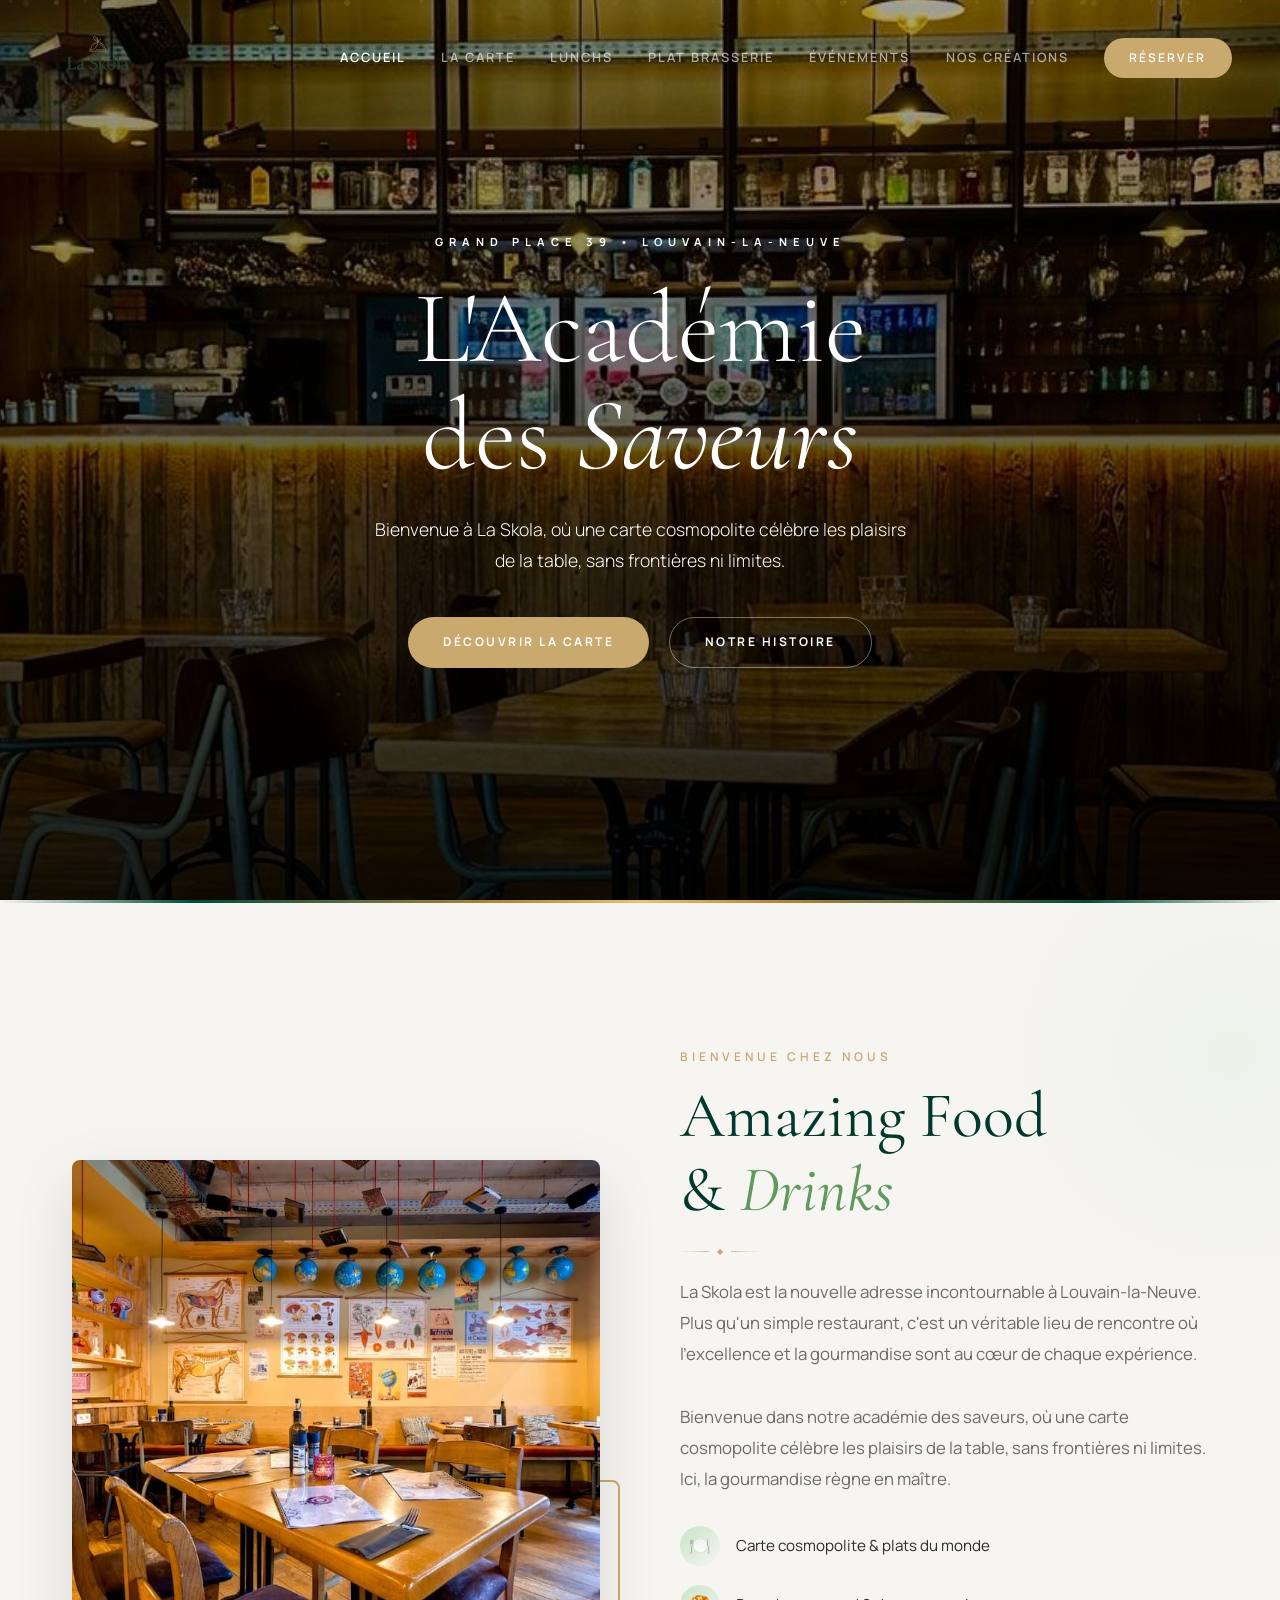
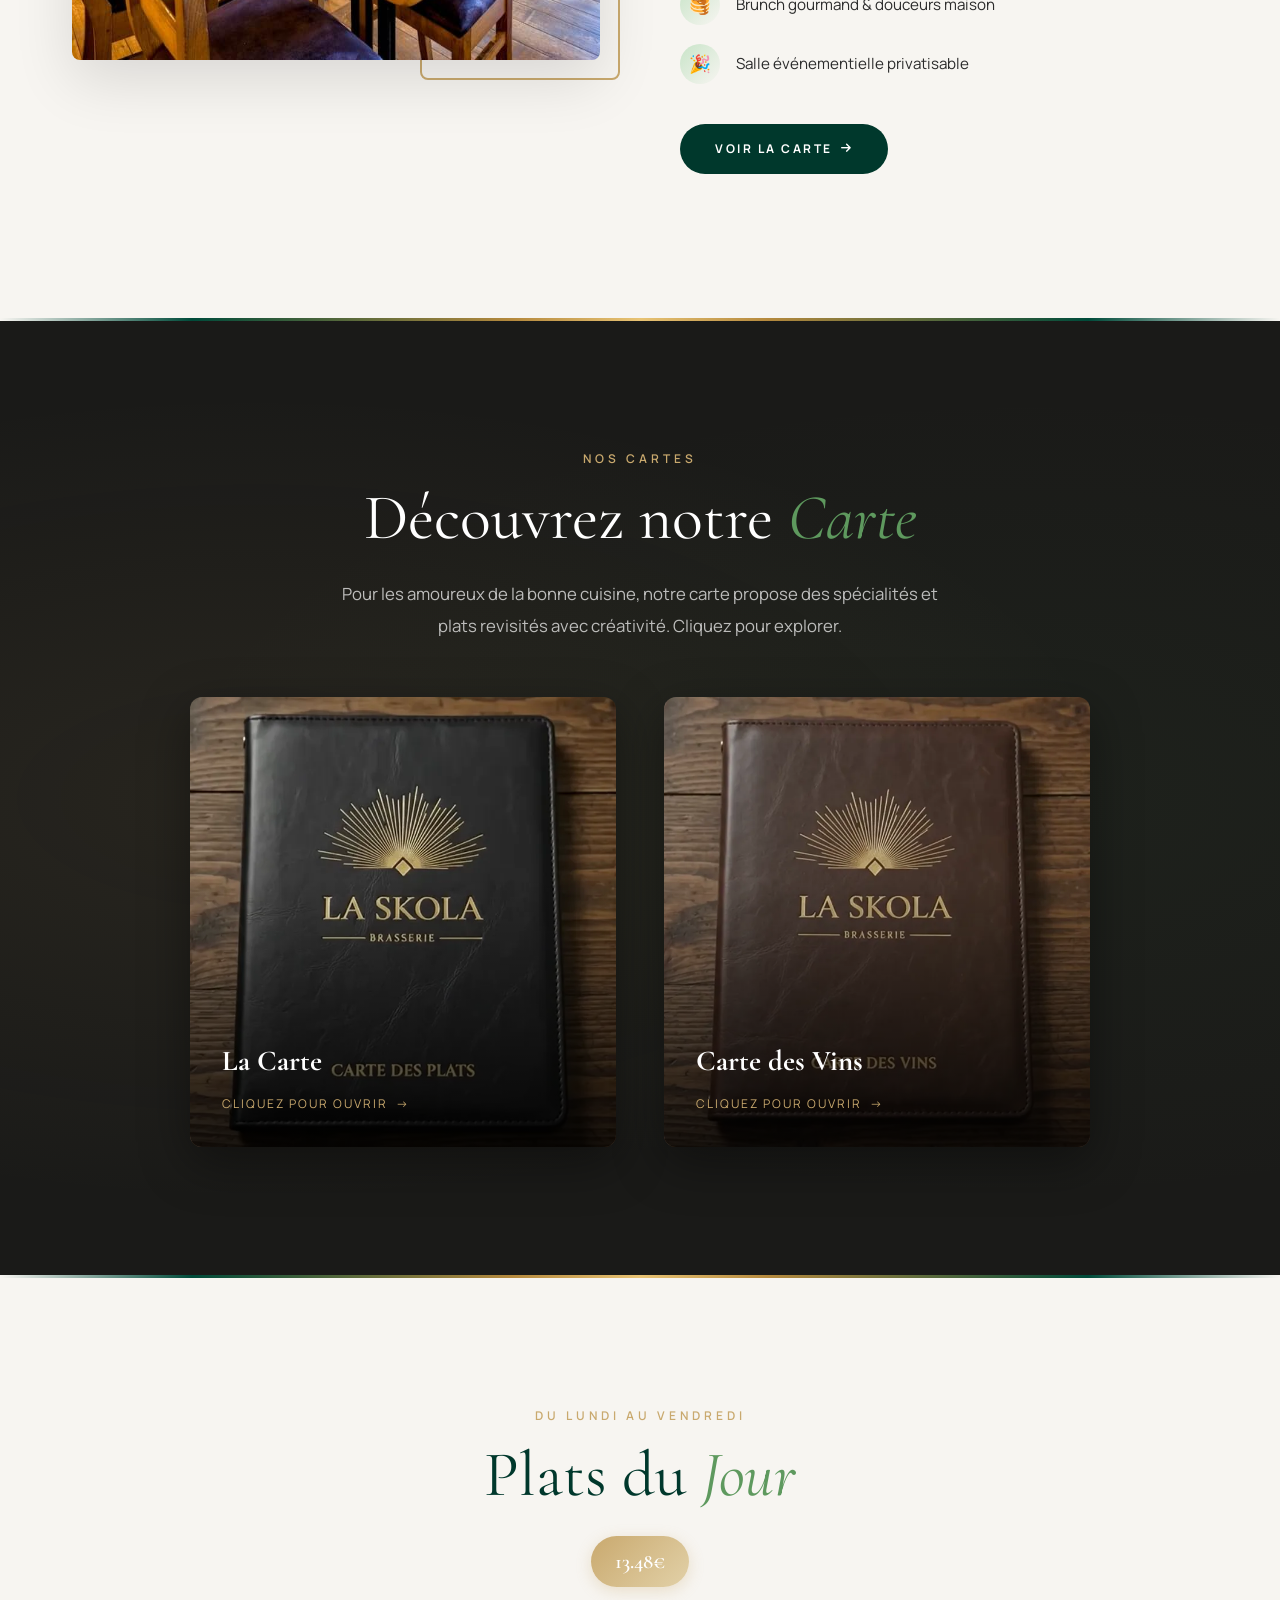
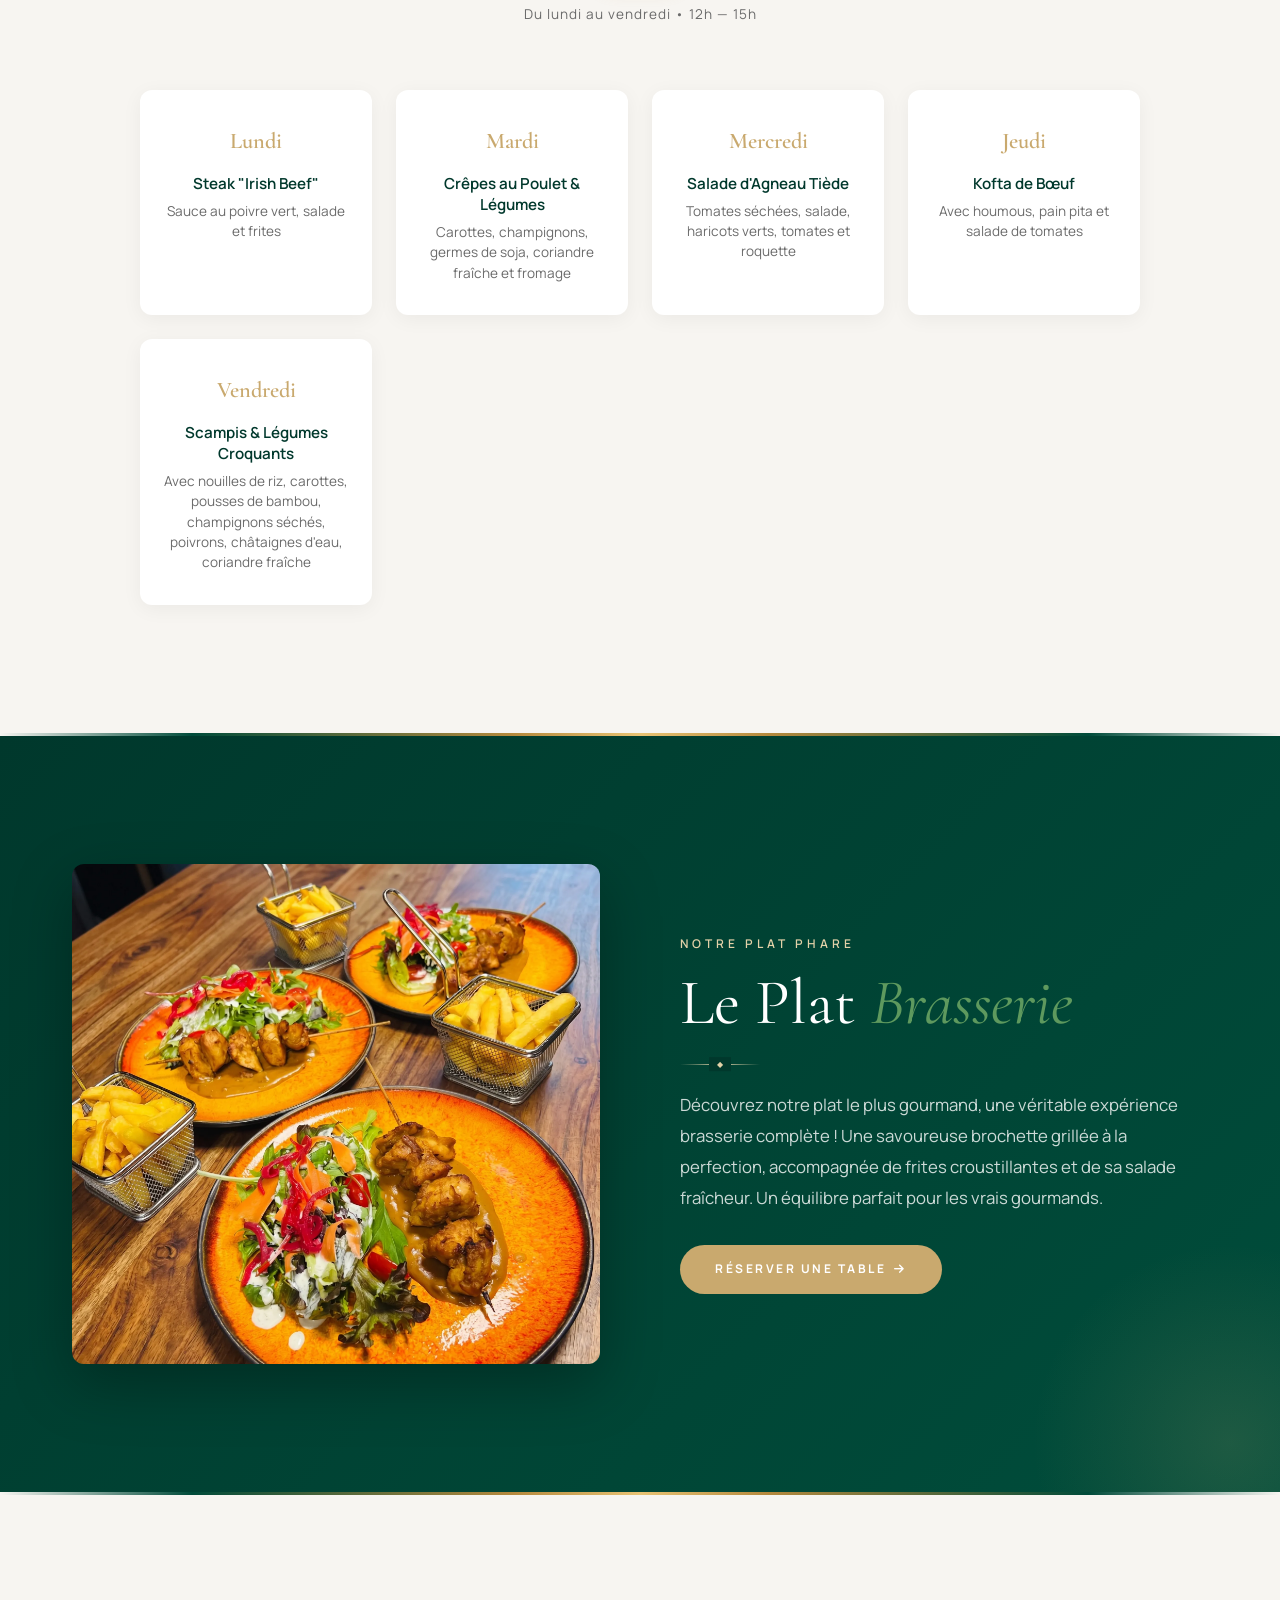
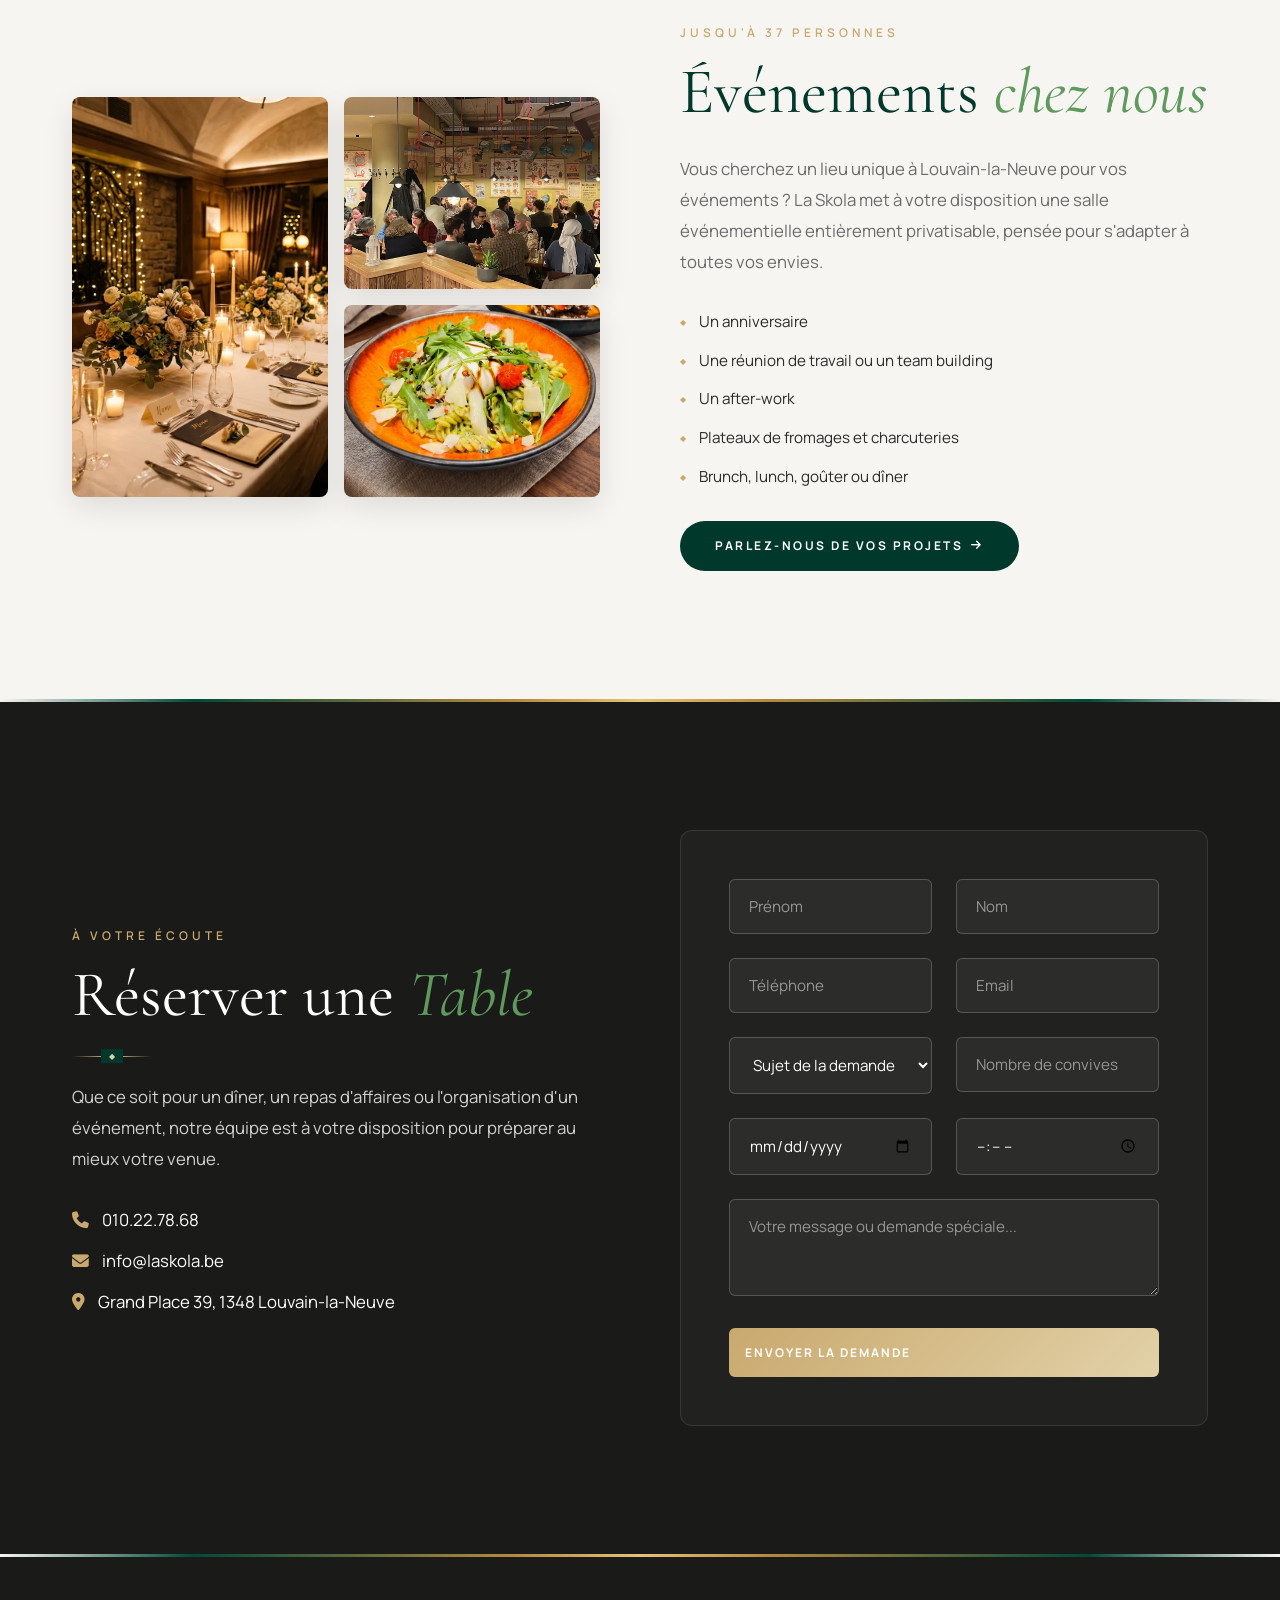
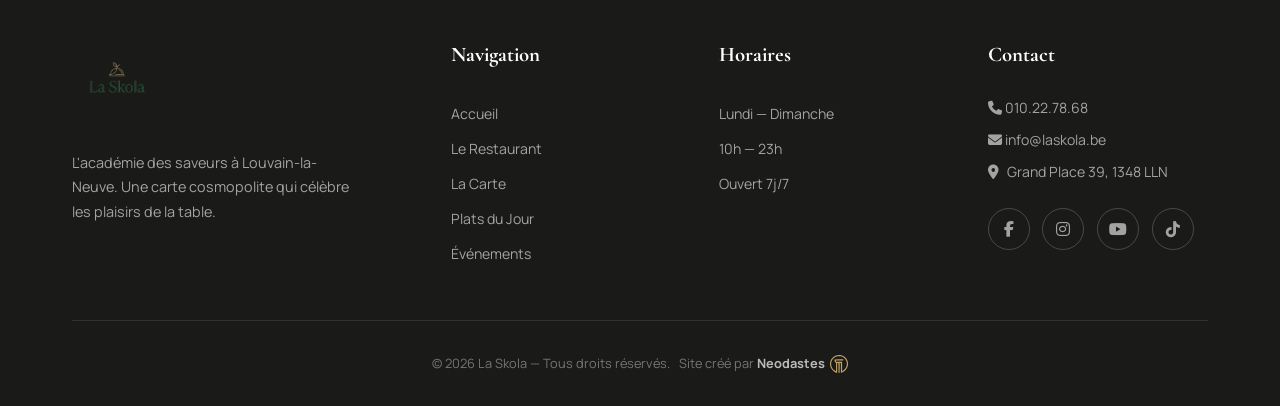
==== commit 9d1ed044: "Update weekly Lunch Menu for 03-07 August 2026 and set service times to 12h-15h" ====
--- a/index.html
+++ b/index.html
@@ -8,7 +8,7 @@
     content="La Skola — Restaurant à Louvain-la-Neuve. Académie des saveurs, carte cosmopolite, événements privés. Grand Place 39.">
   <meta name="theme-color" content="#00382C">
   <title>La Skola — Académie des Saveurs | Louvain-la-Neuve</title>
-  <link rel="stylesheet" href="style.css?v=2.0">
+  <link rel="stylesheet" href="style.css?v=2.1">
   <link rel="icon" href="https://laskola.be/wp-content/uploads/2025/02/cropped-TUMBNAIL-SKOLA-32x32.png">
   <!-- Font Awesome for icons -->
   <link rel="stylesheet" href="https://cdnjs.cloudflare.com/ajax/libs/font-awesome/6.5.1/css/all.min.css">
@@ -170,34 +170,34 @@
         <span class="section-subtitle">du lundi au vendredi</span>
         <h2 class="section-title">Plats du <em>Jour</em></h2>
         <div class="lunchs-price">14.50€</div>
-        <p class="lunchs-period">Du lundi au vendredi • 12h — 16h</p>
+        <p class="lunchs-period">Du lundi au vendredi • 12h — 15h</p>
       </div>
 
       <div class="lunchs-grid">
         <div class="lunch-card reveal">
           <div class="lunch-day">Lundi</div>
           <div class="lunch-dish">Steak "Irish Beef"</div>
-          <div class="lunch-desc">Sauce au poivre vert ou roquefort, frites et salade</div>
+          <div class="lunch-desc">Sauce au poivre vert, salade et frites</div>
         </div>
         <div class="lunch-card reveal">
           <div class="lunch-day">Mardi</div>
-          <div class="lunch-dish">Salade de Quinoa & Pois Chiches</div>
-          <div class="lunch-desc">Une salade complète avec poulet mariné</div>
+          <div class="lunch-dish">Crêpes au Poulet & Légumes</div>
+          <div class="lunch-desc">Carottes, champignons, germes de soja, coriandre fraîche et fromage</div>
         </div>
         <div class="lunch-card reveal">
           <div class="lunch-day">Mercredi</div>
-          <div class="lunch-dish">Saucisses Chipolatas</div>
-          <div class="lunch-desc">Pommes de terre, carottes, échalotes et petits pois au four</div>
+          <div class="lunch-dish">Salade d'Agneau Tiède</div>
+          <div class="lunch-desc">Tomates séchées, salade, haricots verts, tomates et roquette</div>
         </div>
         <div class="lunch-card reveal">
           <div class="lunch-day">Jeudi</div>
-          <div class="lunch-dish">Bœuf Fondant Mijoté</div>
-          <div class="lunch-desc">Un délicieux plat de bœuf fondant, brocolis et riz</div>
+          <div class="lunch-dish">Kofta de Bœuf</div>
+          <div class="lunch-desc">Avec houmous, pain pita et salade de tomates</div>
         </div>
         <div class="lunch-card reveal">
           <div class="lunch-day">Vendredi</div>
-          <div class="lunch-dish">Marmite de la Mer</div>
-          <div class="lunch-desc">Poisson & fruits de mer, légumes, riz basmati au Curcuma</div>
+          <div class="lunch-dish">Scampis & Légumes Croquants</div>
+          <div class="lunch-desc">Avec nouilles de riz, carottes, pousses de bambou, champignons séchés, poivrons, châtaignes d'eau, coriandre fraîche</div>
         </div>
       </div>
     </div>
@@ -385,7 +385,7 @@
     </div>
   </footer>
 
-  <script src="script.js?v=2.0"></script>
+  <script src="script.js?v=2.1"></script>
 </body>
 
 </html>
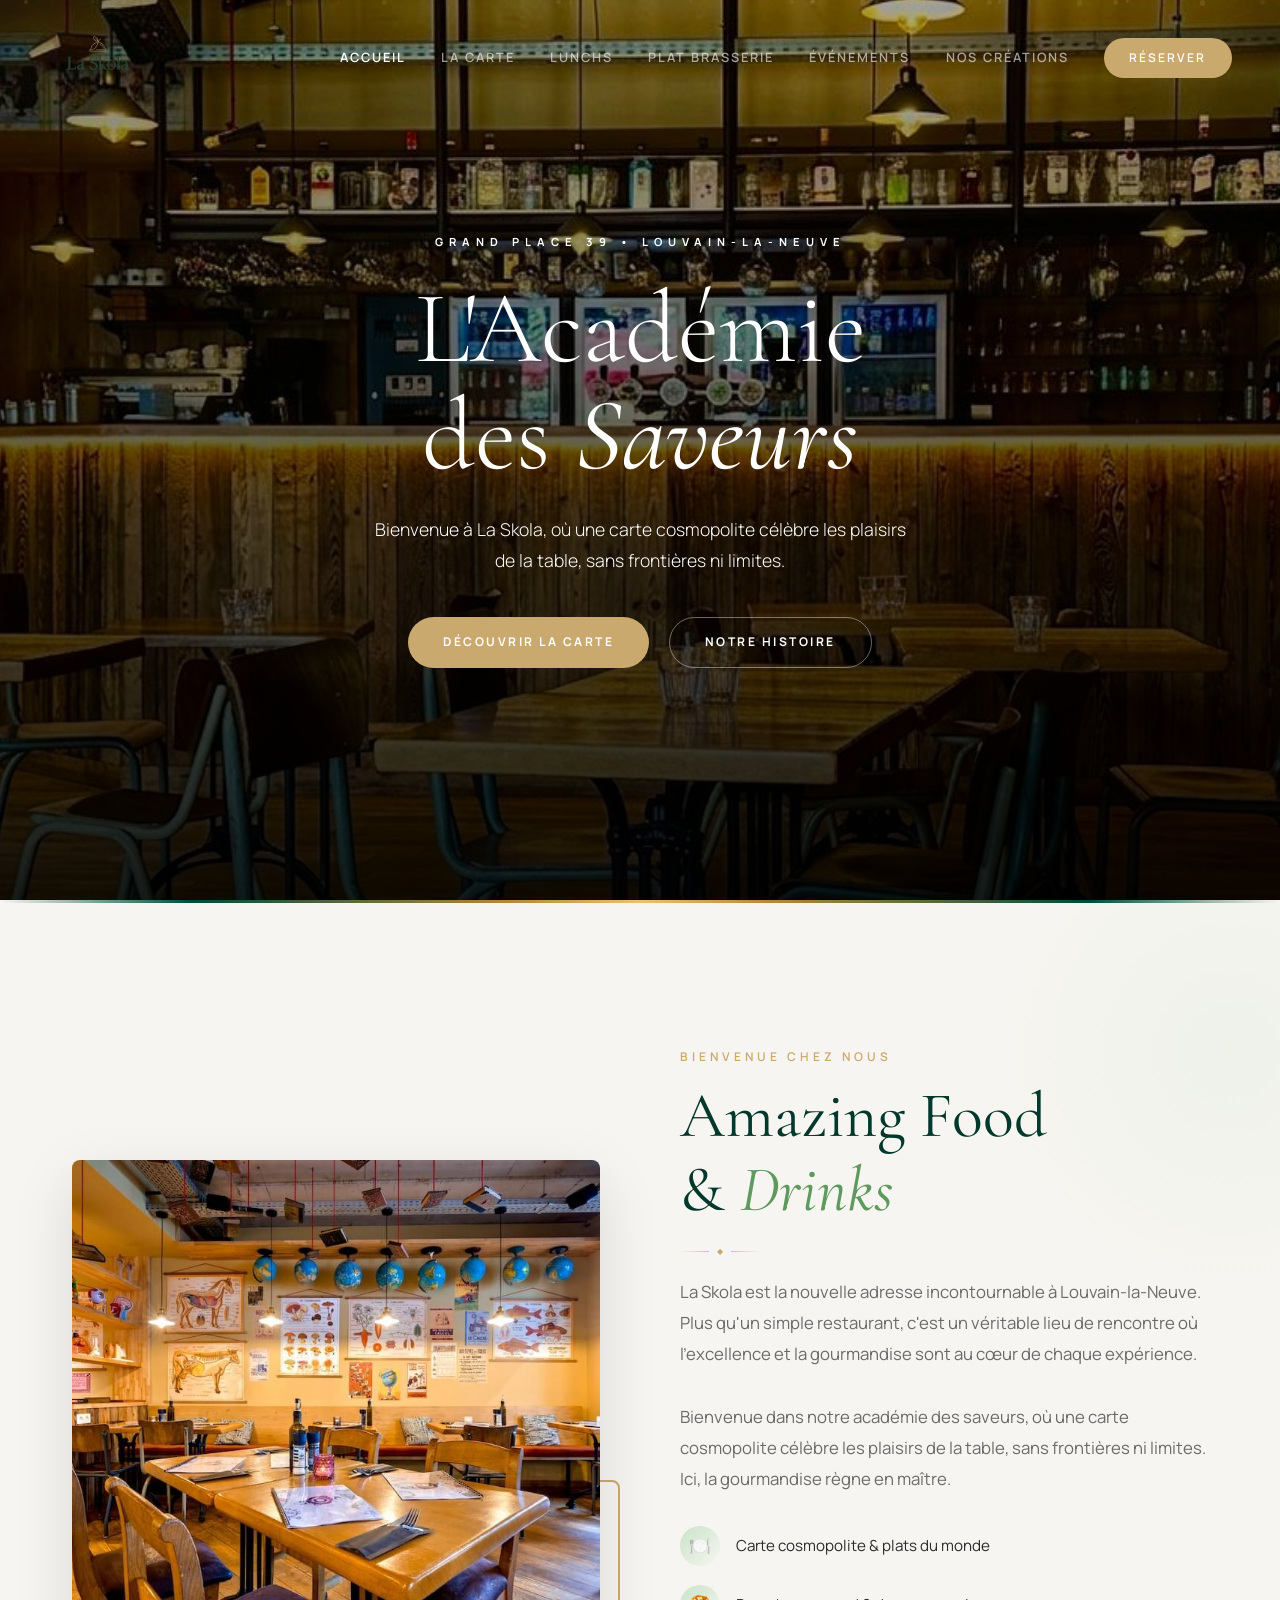
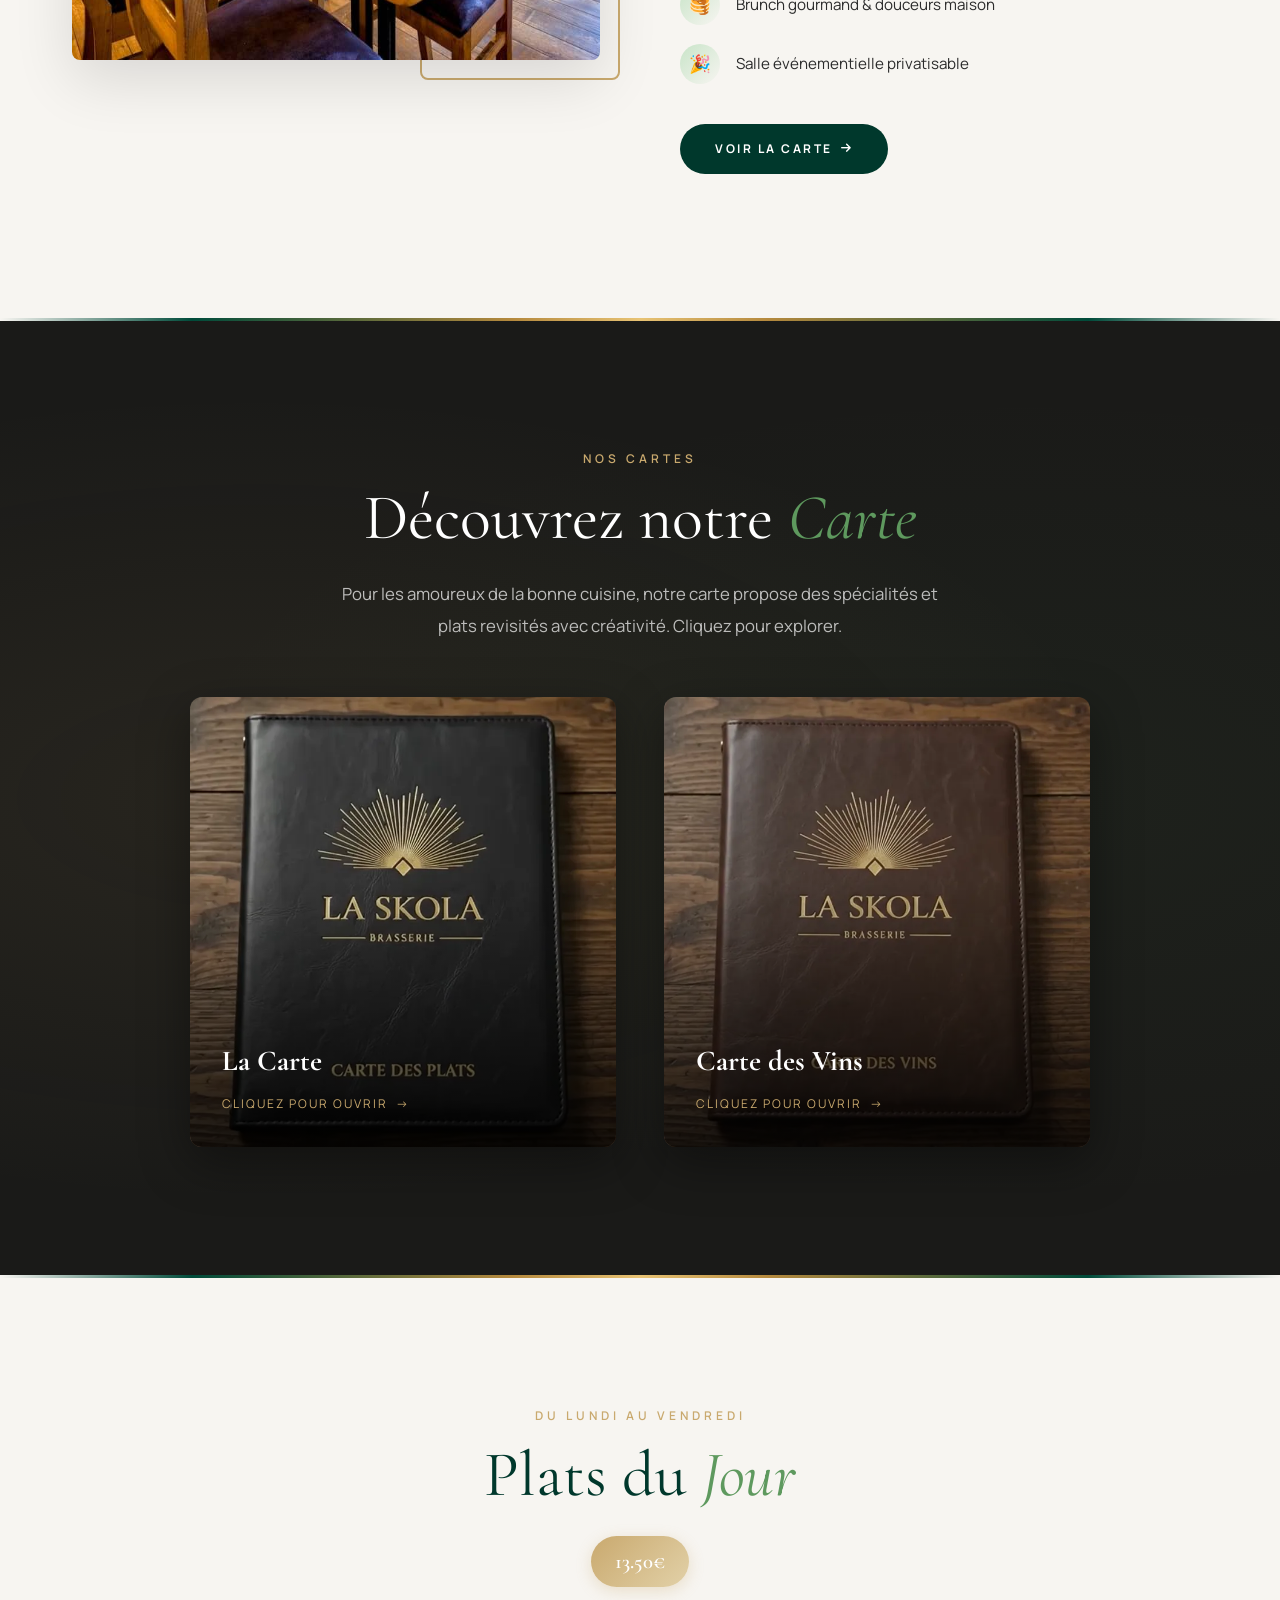
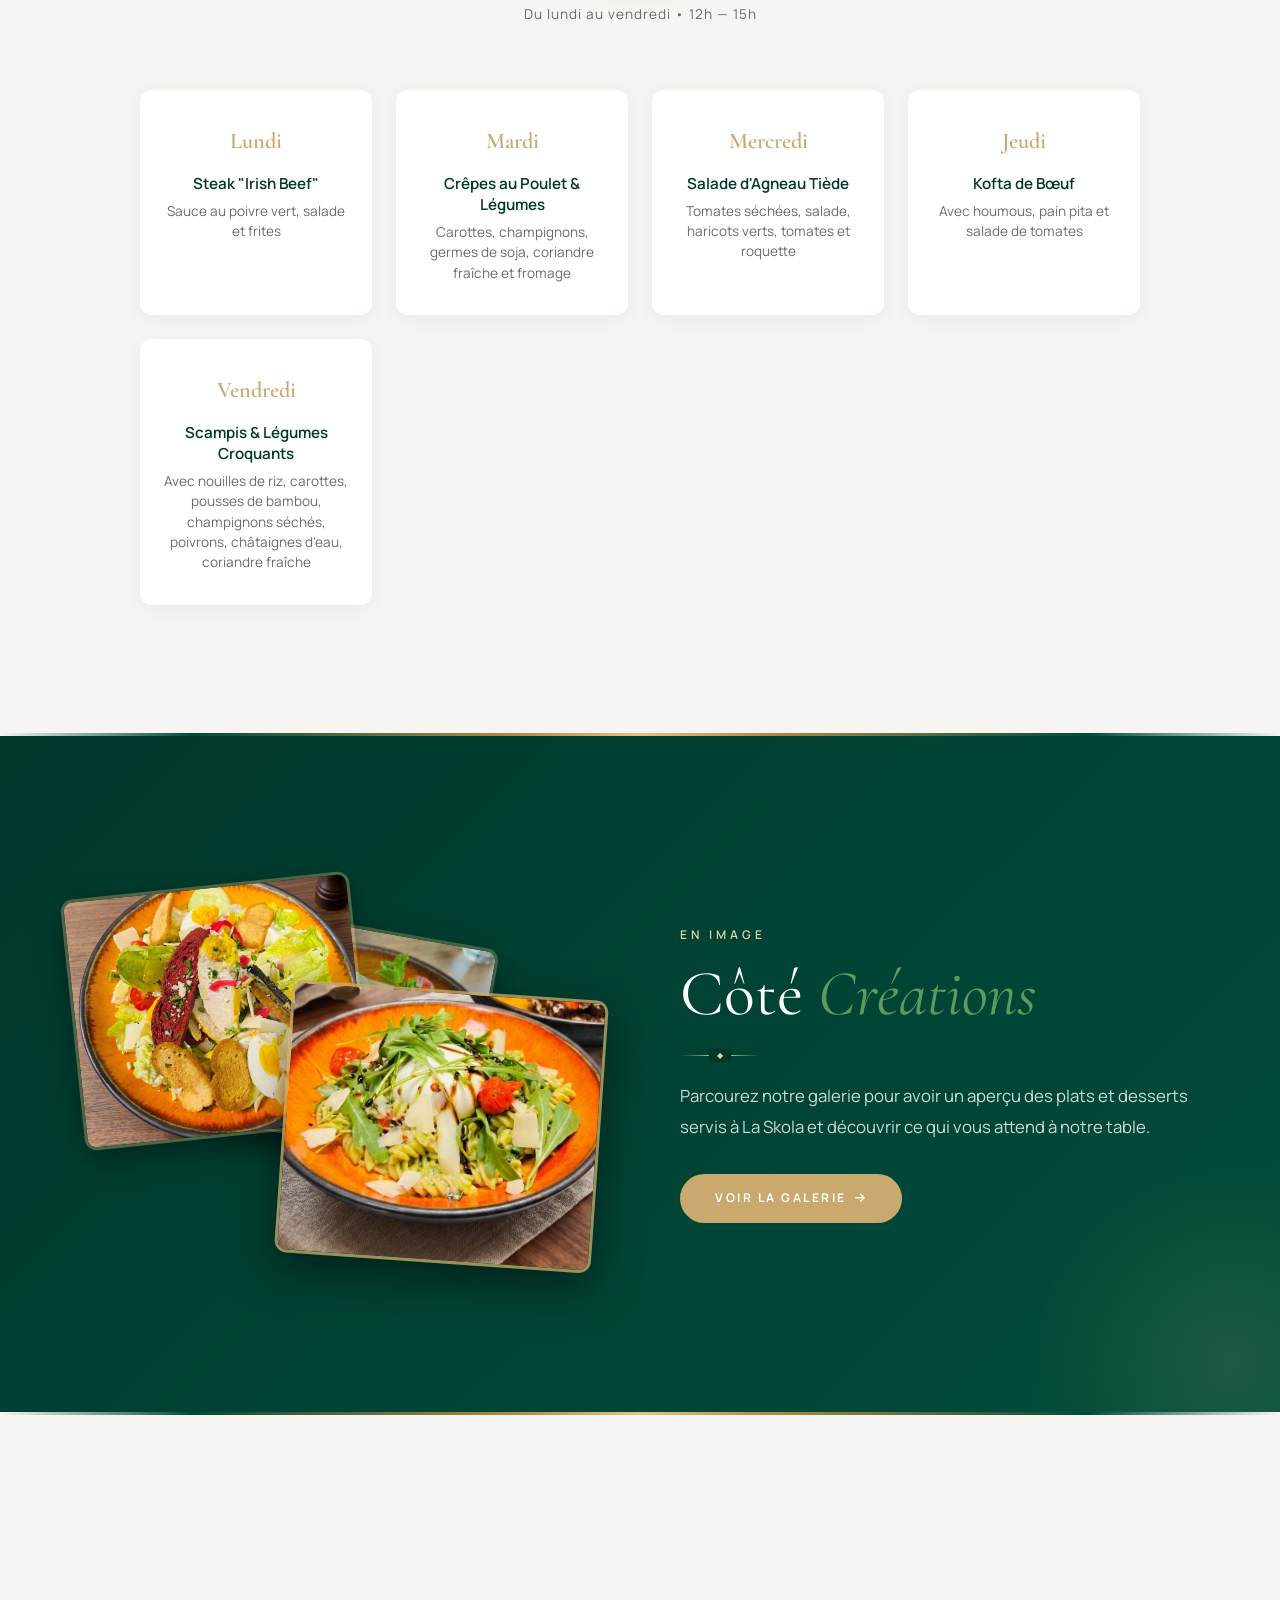
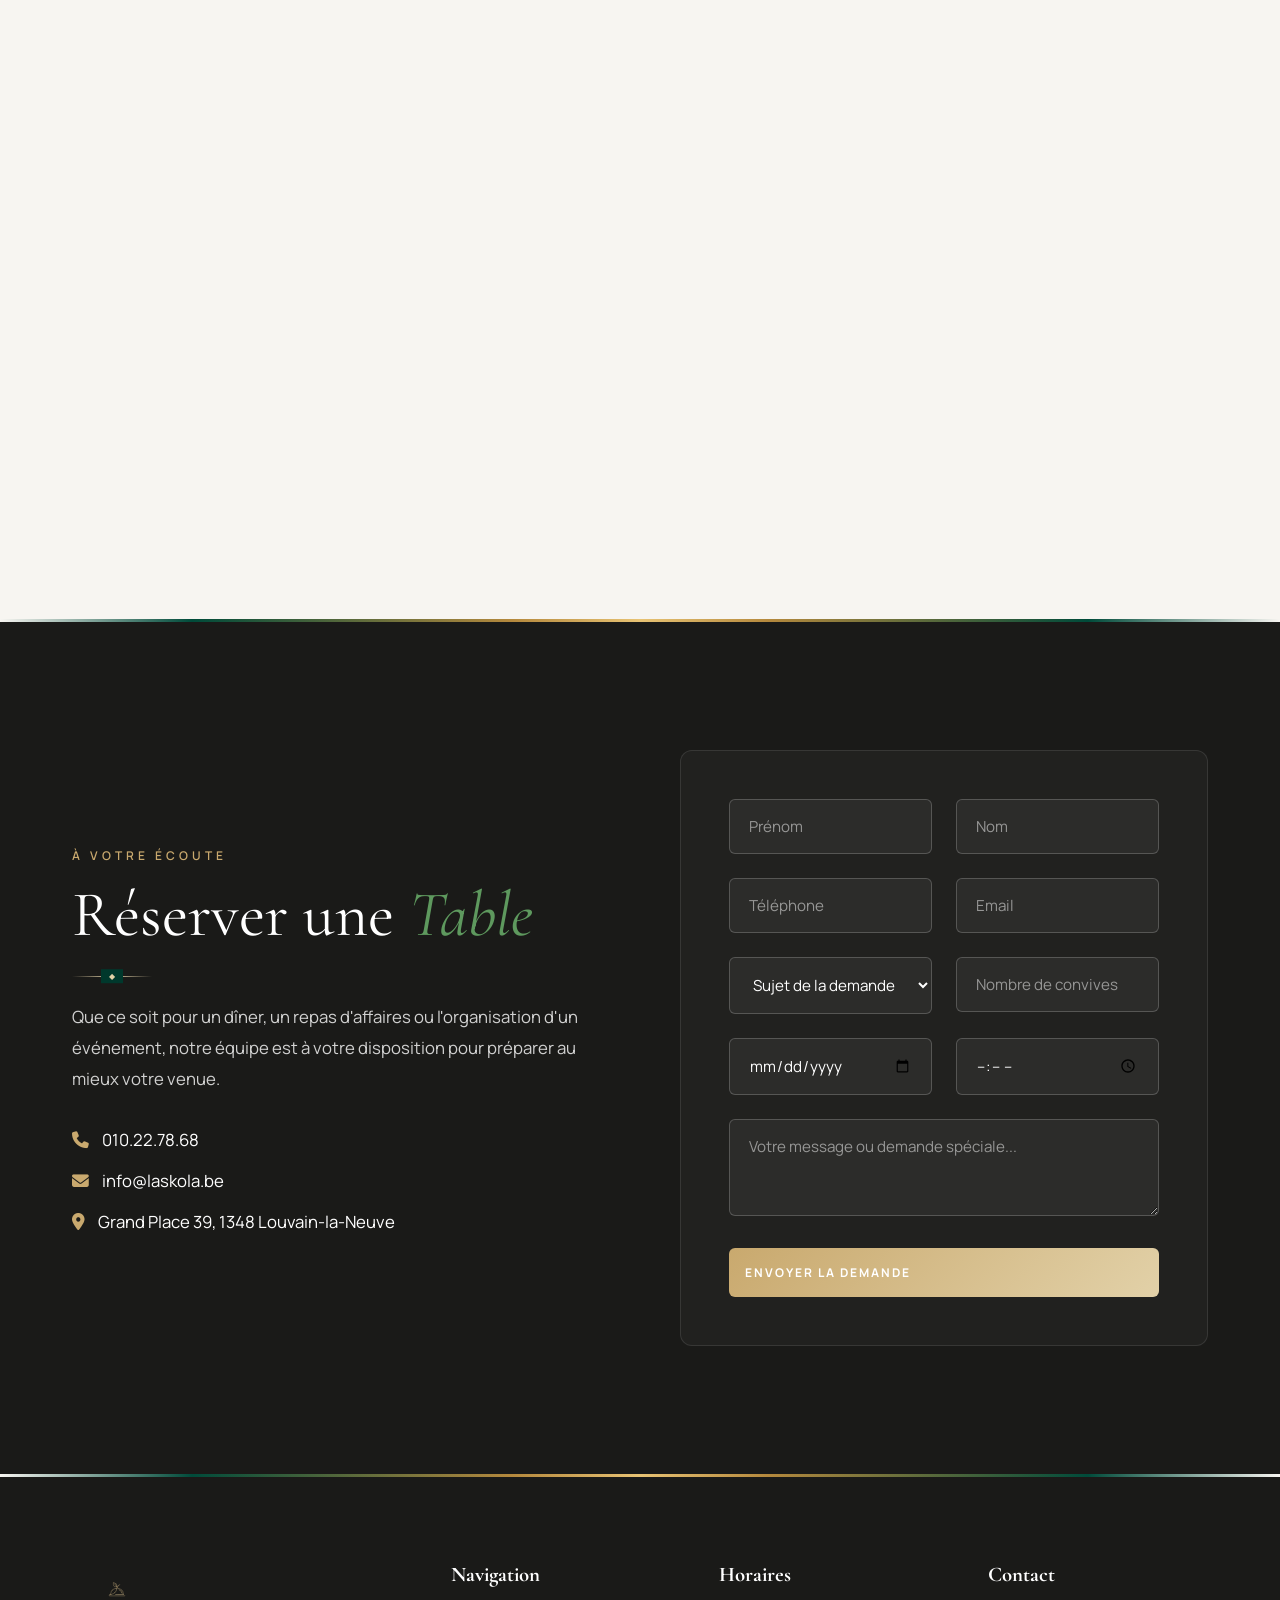
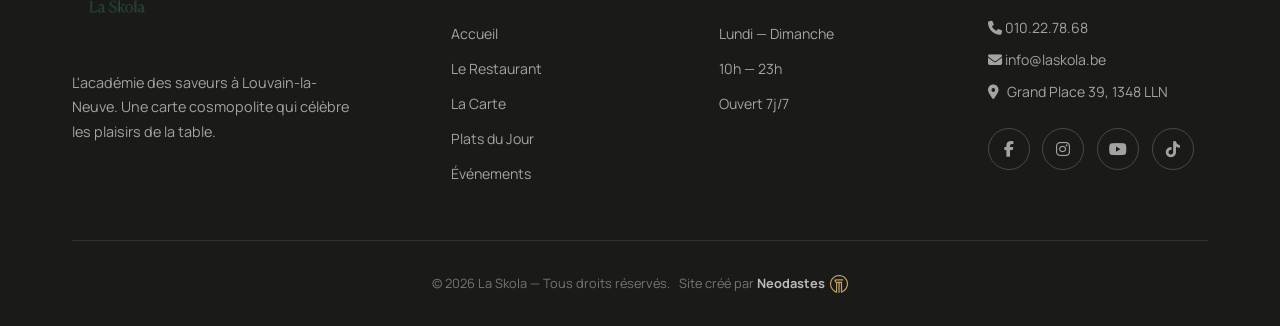
==== commit 5573edba: "Replace Brasserie Plat section with dynamic Creations Collage and link to gallery" ====
--- a/index.html
+++ b/index.html
@@ -8,7 +8,7 @@
     content="La Skola — Restaurant à Louvain-la-Neuve. Académie des saveurs, carte cosmopolite, événements privés. Grand Place 39.">
   <meta name="theme-color" content="#00382C">
   <title>La Skola — Académie des Saveurs | Louvain-la-Neuve</title>
-  <link rel="stylesheet" href="style.css?v=2.1">
+  <link rel="stylesheet" href="style.css?v=2.2">
   <link rel="icon" href="https://laskola.be/wp-content/uploads/2025/02/cropped-TUMBNAIL-SKOLA-32x32.png">
   <!-- Font Awesome for icons -->
   <link rel="stylesheet" href="https://cdnjs.cloudflare.com/ajax/libs/font-awesome/6.5.1/css/all.min.css">
@@ -203,22 +203,32 @@
     </div>
   </section>
 
-  <!-- ========== PLAT PHARE ========== -->
+  <!-- ========== PLAT PHARE (SPOTLIGHT CREATIONS) ========== -->
   <div class="transition-line"></div>
   <section class="raclette" id="plat-phare" data-theme="green">
     <div class="container">
       <div class="raclette-grid">
-        <div class="raclette-image reveal-left">
-          <img src="img/food/plat11.webp" alt="Le Plat Brasserie La Skola">
+        <div class="raclette-collage-container reveal-left">
+          <div class="creations-collage">
+            <div class="collage-item c-1">
+              <img src="img/food/plat1.webp" alt="Plat La Skola">
+            </div>
+            <div class="collage-item c-3">
+              <img src="img/food/dessert2.webp" alt="Dessert La Skola">
+            </div>
+            <div class="collage-item c-2">
+              <img src="img/food/plat12.webp" alt="Plat La Skola">
+            </div>
+          </div>
         </div>
         <div class="raclette-content reveal-right">
-          <span class="section-subtitle">notre plat phare</span>
-          <h2 class="section-title" style="color:#fff;">Le Plat <em>Brasserie</em></h2>
+          <span class="section-subtitle">en image</span>
+          <h2 class="section-title" style="color:#fff;">Côté <em>Créations</em></h2>
           <div class="ornament-line ornament-line--light"></div>
           <p class="section-text" style="color:rgba(255,255,255,0.8);">
-            Découvrez notre plat le plus gourmand, une véritable expérience brasserie complète ! Une savoureuse brochette grillée à la perfection, accompagnée de frites croustillantes et de sa salade fraîcheur. Un équilibre parfait pour les vrais gourmands.
+            Parcourez notre galerie pour avoir un aperçu des plats et desserts servis à La Skola et découvrir ce qui vous attend à notre table.
           </p>
-          <a href="#contact" class="btn btn-primary" style="margin-top: 2rem;">Réserver une Table <i
+          <a href="creations.html" class="btn btn-primary" style="margin-top: 2rem;">Voir la Galerie <i
               class="fas fa-arrow-right" style="font-size:0.7rem"></i></a>
         </div>
       </div>
@@ -385,7 +395,7 @@
     </div>
   </footer>
 
-  <script src="script.js?v=2.1"></script>
+  <script src="script.js?v=2.2"></script>
 </body>
 
 </html>
--- a/style.css
+++ b/style.css
@@ -876,20 +876,63 @@
   gap: 5rem;
   align-items: center;
 }
-.raclette-image {
+.raclette-collage-container {
+  position: relative;
+  width: 100%;
+}
+.creations-collage {
+  position: relative;
+  width: 100%;
+  height: 420px;
+}
+.collage-item {
+  position: absolute;
   border-radius: 12px;
   overflow: hidden;
-  box-shadow: 0 20px 60px rgba(0,0,0,0.3);
-}
-.raclette-image img {
+  box-shadow: 0 10px 30px rgba(0,0,0,0.4);
+  border: 3px solid rgba(195, 163, 101, 0.4);
+  transition: all 0.6s var(--transition-smooth);
+  background: var(--color-green-dark);
+}
+.collage-item img {
   width: 100%;
-  height: auto;
-  max-height: 500px;
+  height: 100%;
   object-fit: cover;
-  transition: transform 0.8s var(--transition-smooth);
-}
-.raclette-image:hover img {
-  transform: scale(1.05);
+  display: block;
+}
+.collage-item.c-1 {
+  width: 55%;
+  height: 60%;
+  top: 5%;
+  left: 0;
+  transform: rotate(-6deg);
+  z-index: 1;
+}
+.collage-item.c-2 {
+  width: 60%;
+  height: 65%;
+  bottom: 5%;
+  right: 0;
+  transform: rotate(4deg);
+  z-index: 2;
+  border-color: rgba(195, 163, 101, 0.8);
+  box-shadow: 0 15px 45px rgba(0,0,0,0.5);
+}
+.collage-item.c-3 {
+  width: 48%;
+  height: 52%;
+  top: 15%;
+  left: 30%;
+  transform: rotate(10deg);
+  z-index: 0;
+  opacity: 0.85;
+}
+.collage-item:hover {
+  z-index: 10 !important;
+  transform: scale(1.08) rotate(0deg) !important;
+  border-color: var(--color-gold-light);
+  box-shadow: 0 20px 50px rgba(0,0,0,0.6);
+  opacity: 1;
 }
 .raclette-content .section-subtitle { color: var(--color-gold-light); }
 .raclette-content .section-title { color: var(--color-white); }
@@ -1147,6 +1190,9 @@
   .cursor-glow { display: none; }
   .navbar { padding: 1rem 1.5rem; }
   .navbar.scrolled { padding: 0.7rem 1.5rem; }
+  .creations-collage {
+    height: 320px;
+  }
 }
 
 @media (max-width: 480px) {
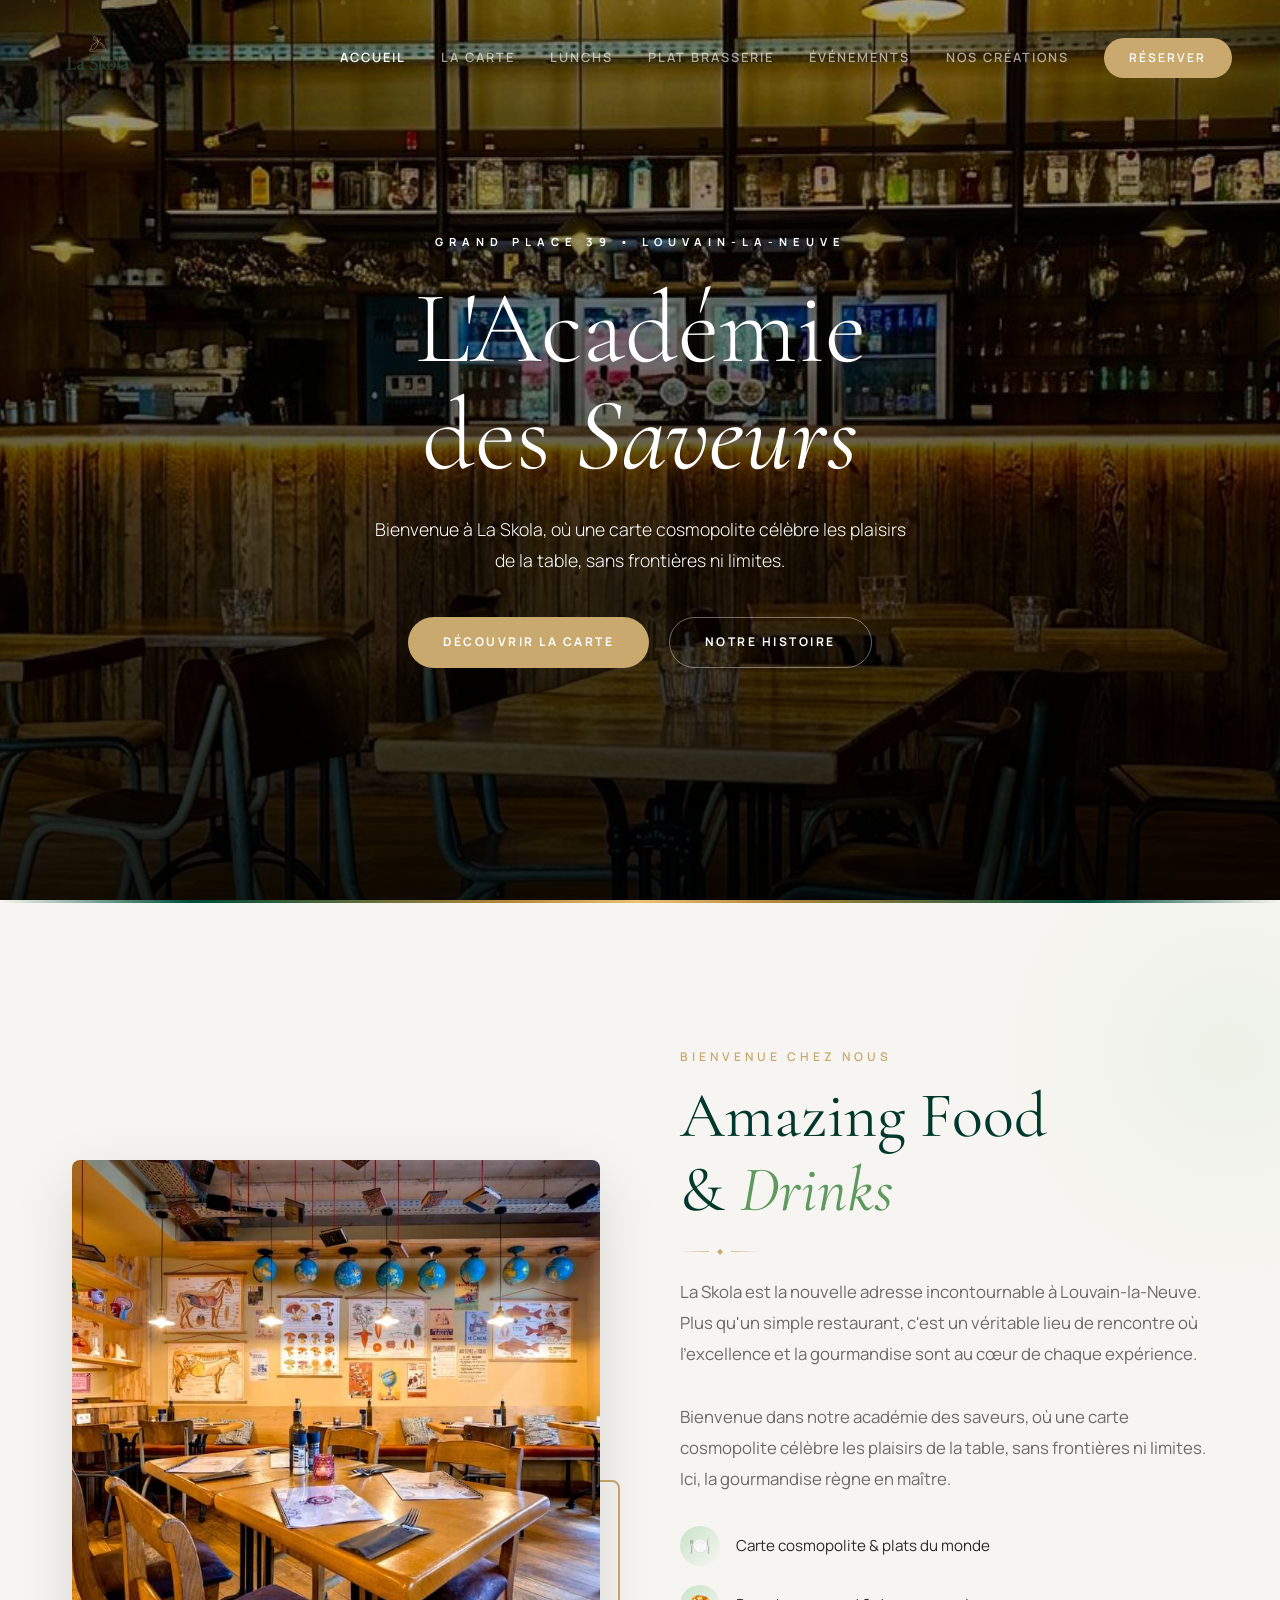
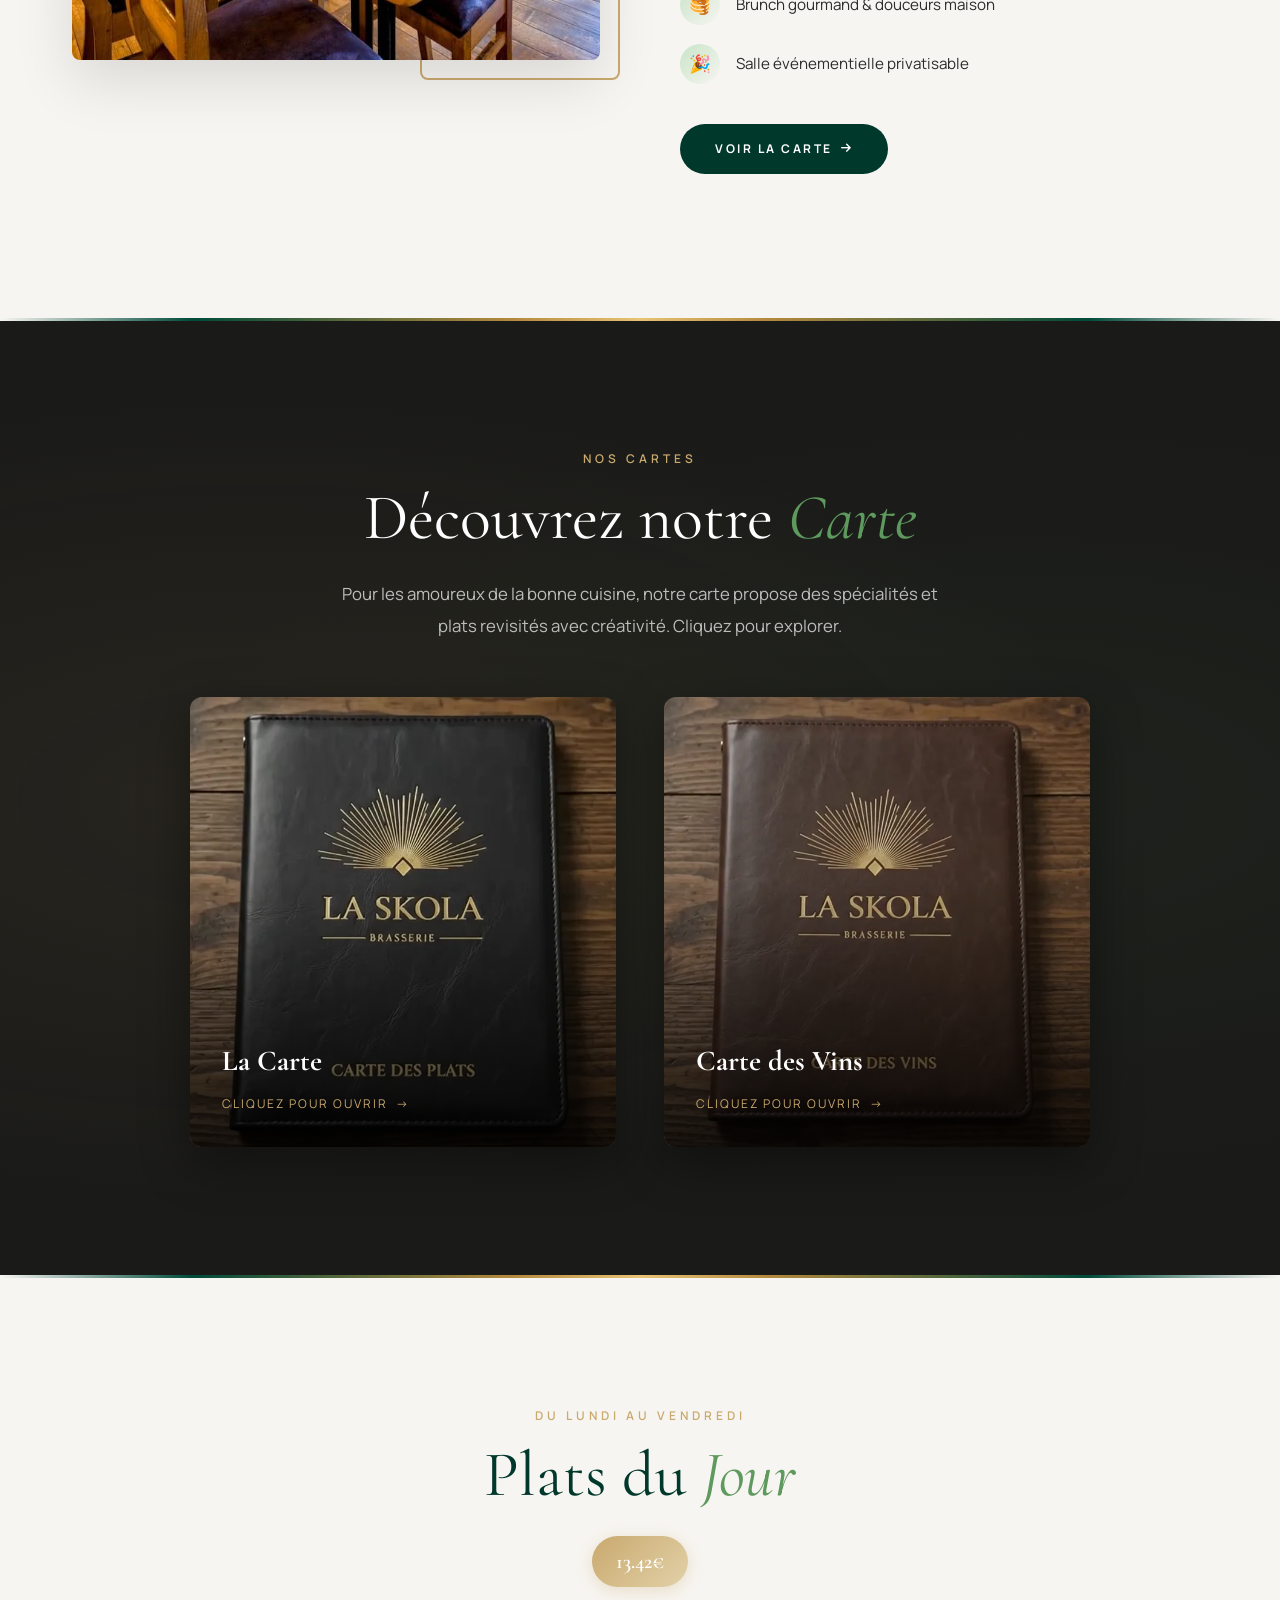
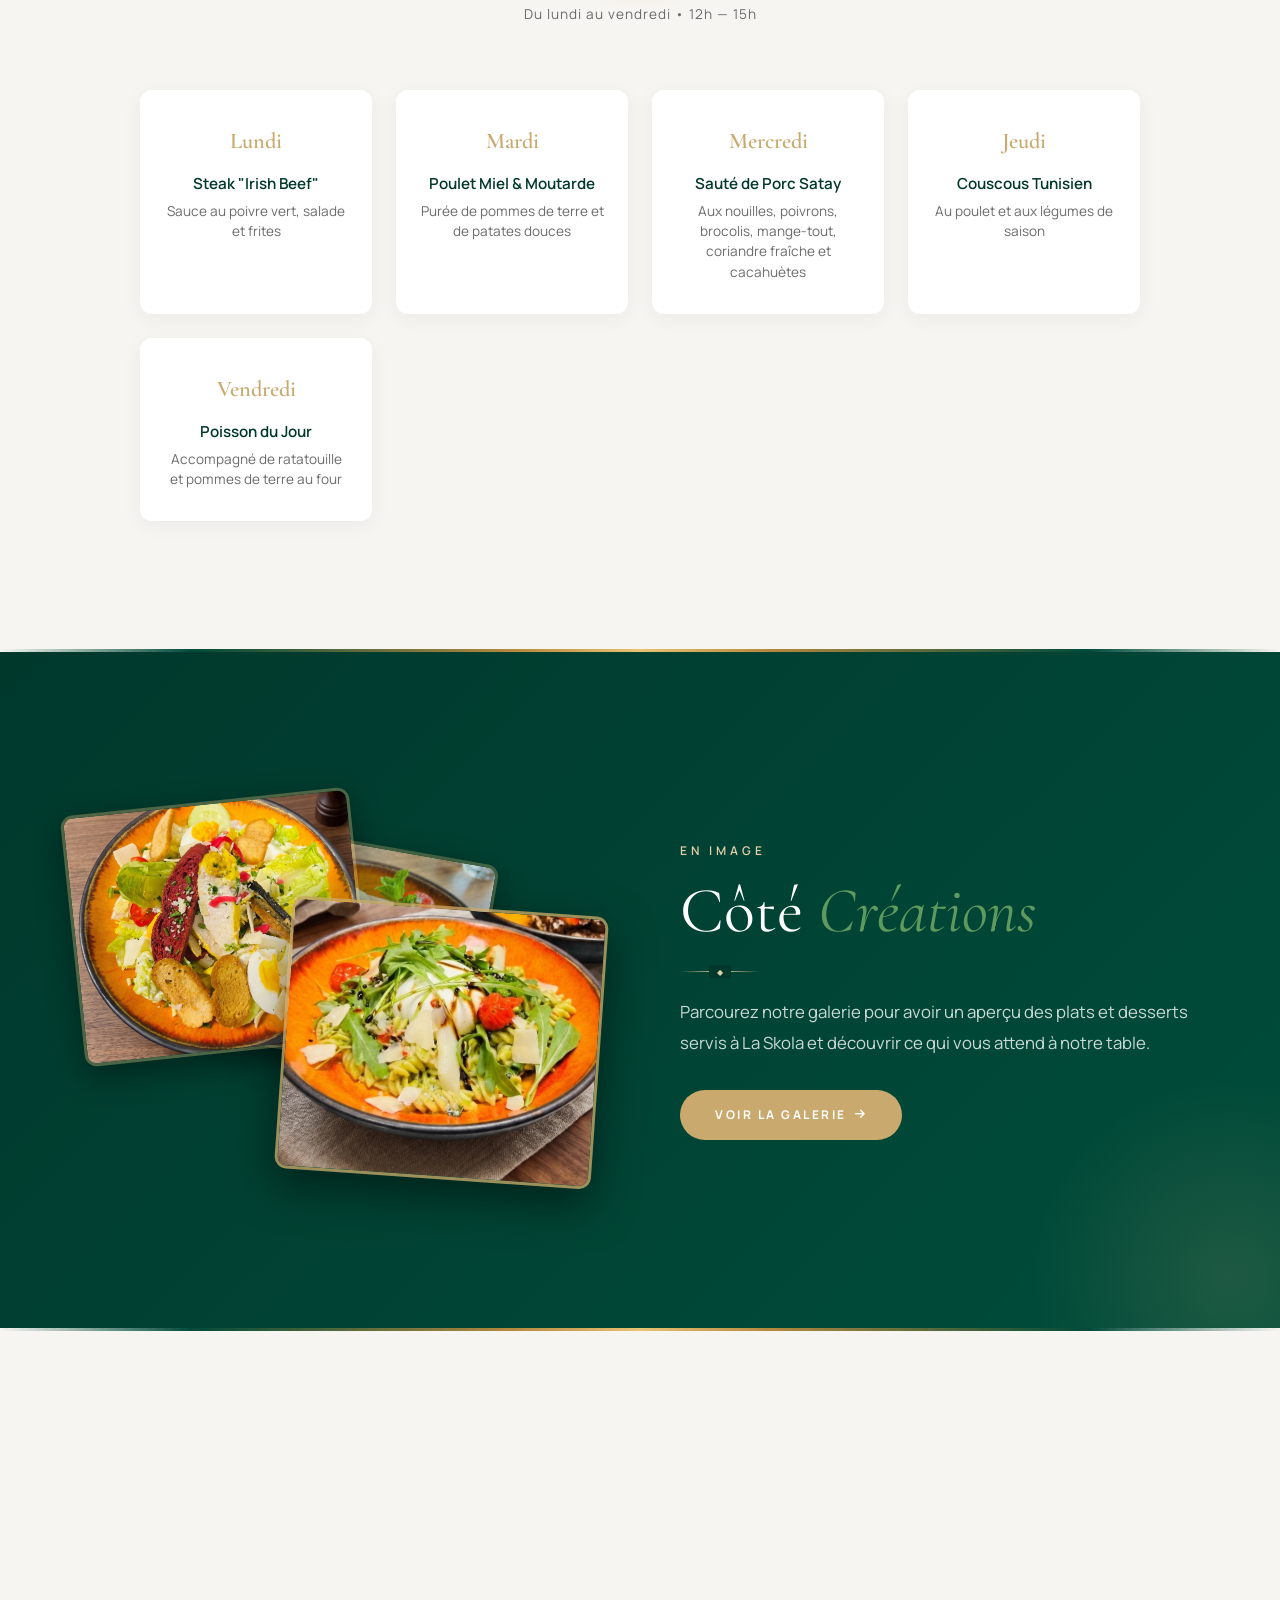
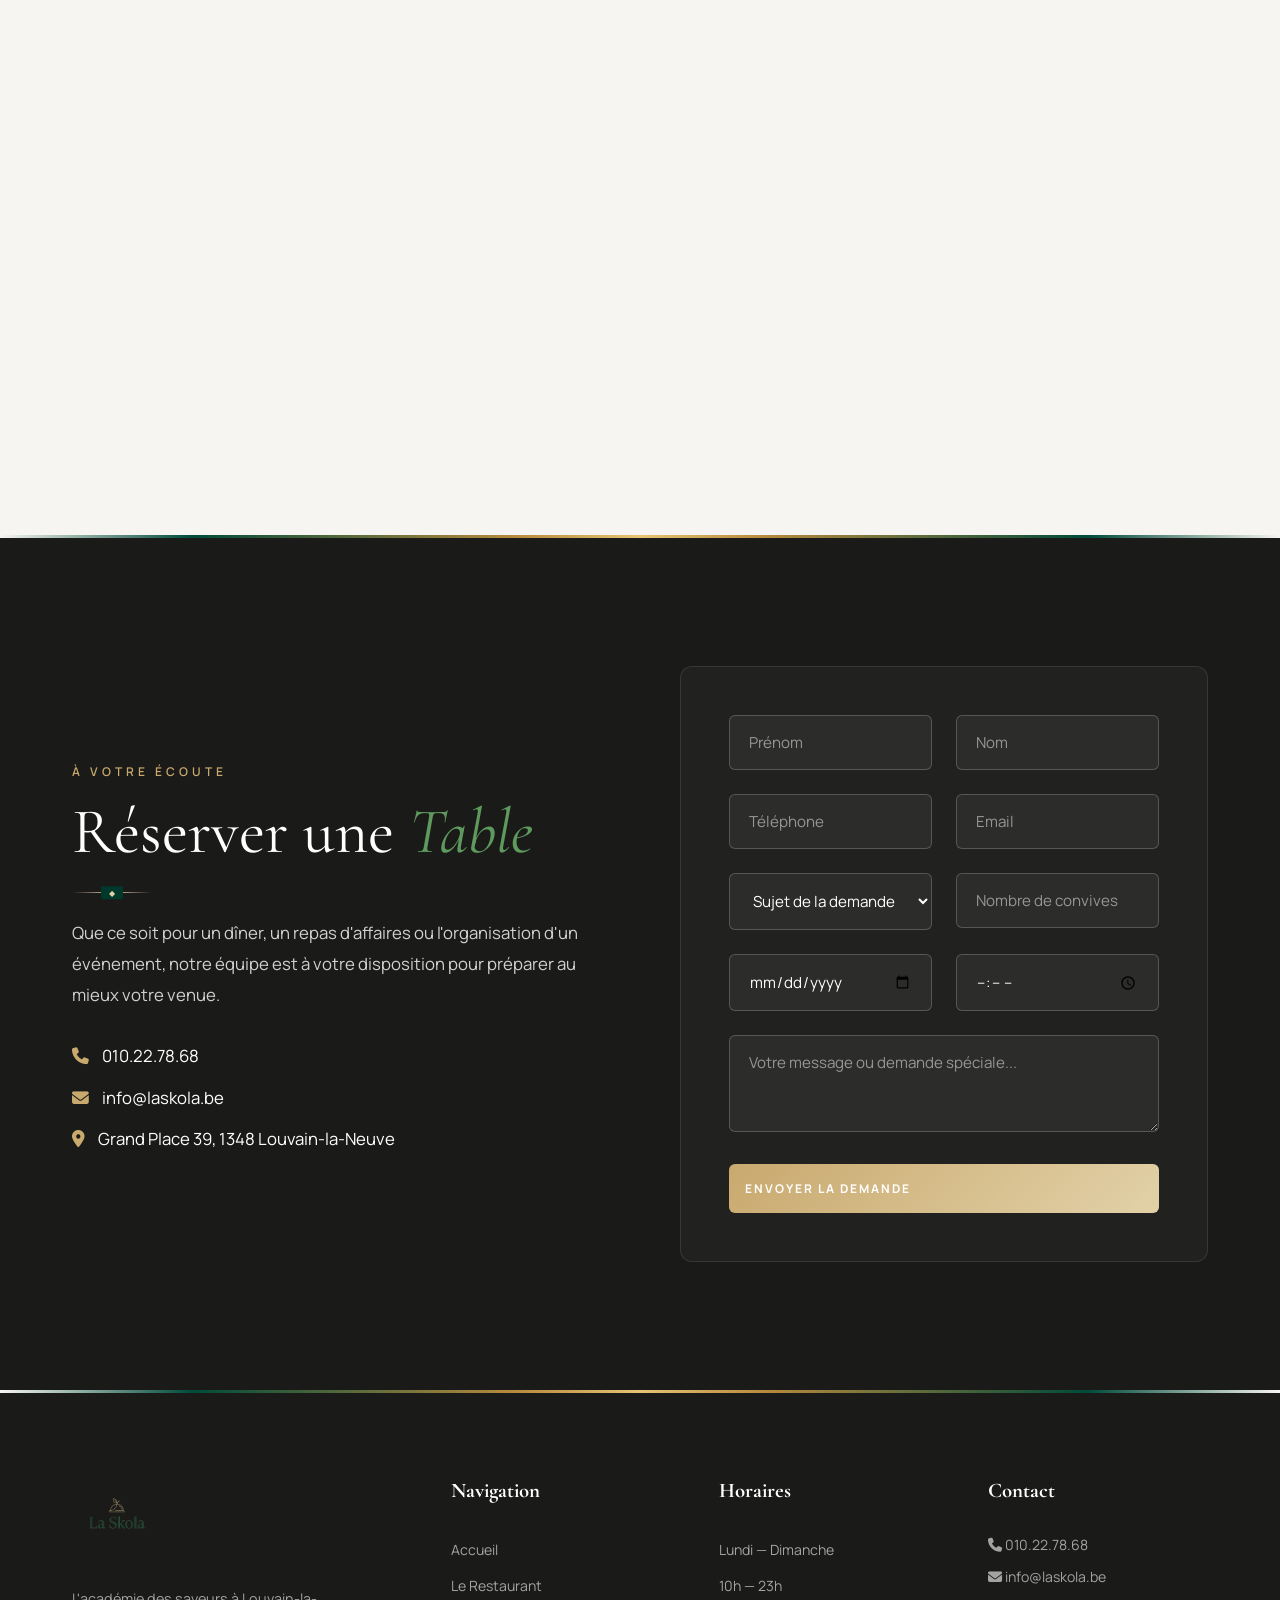
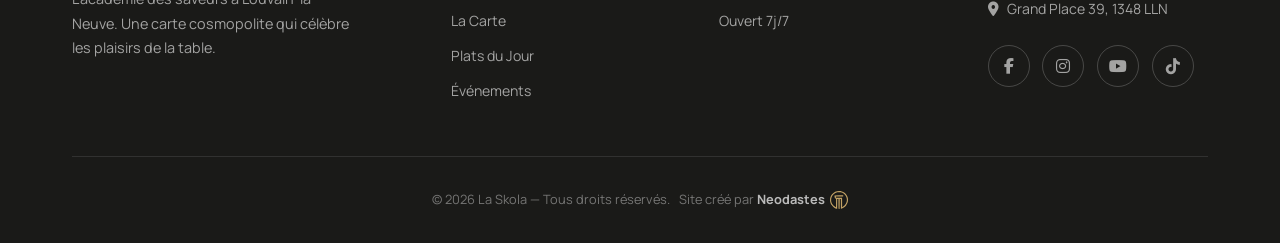
==== commit fb5a1025: "Update weekly Lunch Menu for 10-14 August 2026 and bump assets version to v2.3" ====
--- a/index.html
+++ b/index.html
@@ -8,7 +8,7 @@
     content="La Skola — Restaurant à Louvain-la-Neuve. Académie des saveurs, carte cosmopolite, événements privés. Grand Place 39.">
   <meta name="theme-color" content="#00382C">
   <title>La Skola — Académie des Saveurs | Louvain-la-Neuve</title>
-  <link rel="stylesheet" href="style.css?v=2.2">
+  <link rel="stylesheet" href="style.css?v=2.3">
   <link rel="icon" href="https://laskola.be/wp-content/uploads/2025/02/cropped-TUMBNAIL-SKOLA-32x32.png">
   <!-- Font Awesome for icons -->
   <link rel="stylesheet" href="https://cdnjs.cloudflare.com/ajax/libs/font-awesome/6.5.1/css/all.min.css">
@@ -181,23 +181,23 @@
         </div>
         <div class="lunch-card reveal">
           <div class="lunch-day">Mardi</div>
-          <div class="lunch-dish">Crêpes au Poulet & Légumes</div>
-          <div class="lunch-desc">Carottes, champignons, germes de soja, coriandre fraîche et fromage</div>
+          <div class="lunch-dish">Poulet Miel & Moutarde</div>
+          <div class="lunch-desc">Purée de pommes de terre et de patates douces</div>
         </div>
         <div class="lunch-card reveal">
           <div class="lunch-day">Mercredi</div>
-          <div class="lunch-dish">Salade d'Agneau Tiède</div>
-          <div class="lunch-desc">Tomates séchées, salade, haricots verts, tomates et roquette</div>
+          <div class="lunch-dish">Sauté de Porc Satay</div>
+          <div class="lunch-desc">Aux nouilles, poivrons, brocolis, mange-tout, coriandre fraîche et cacahuètes</div>
         </div>
         <div class="lunch-card reveal">
           <div class="lunch-day">Jeudi</div>
-          <div class="lunch-dish">Kofta de Bœuf</div>
-          <div class="lunch-desc">Avec houmous, pain pita et salade de tomates</div>
+          <div class="lunch-dish">Couscous Tunisien</div>
+          <div class="lunch-desc">Au poulet et aux légumes de saison</div>
         </div>
         <div class="lunch-card reveal">
           <div class="lunch-day">Vendredi</div>
-          <div class="lunch-dish">Scampis & Légumes Croquants</div>
-          <div class="lunch-desc">Avec nouilles de riz, carottes, pousses de bambou, champignons séchés, poivrons, châtaignes d'eau, coriandre fraîche</div>
+          <div class="lunch-dish">Poisson du Jour</div>
+          <div class="lunch-desc">Accompagné de ratatouille et pommes de terre au four</div>
         </div>
       </div>
     </div>
@@ -395,7 +395,7 @@
     </div>
   </footer>
 
-  <script src="script.js?v=2.2"></script>
+  <script src="script.js?v=2.3"></script>
 </body>
 
 </html>
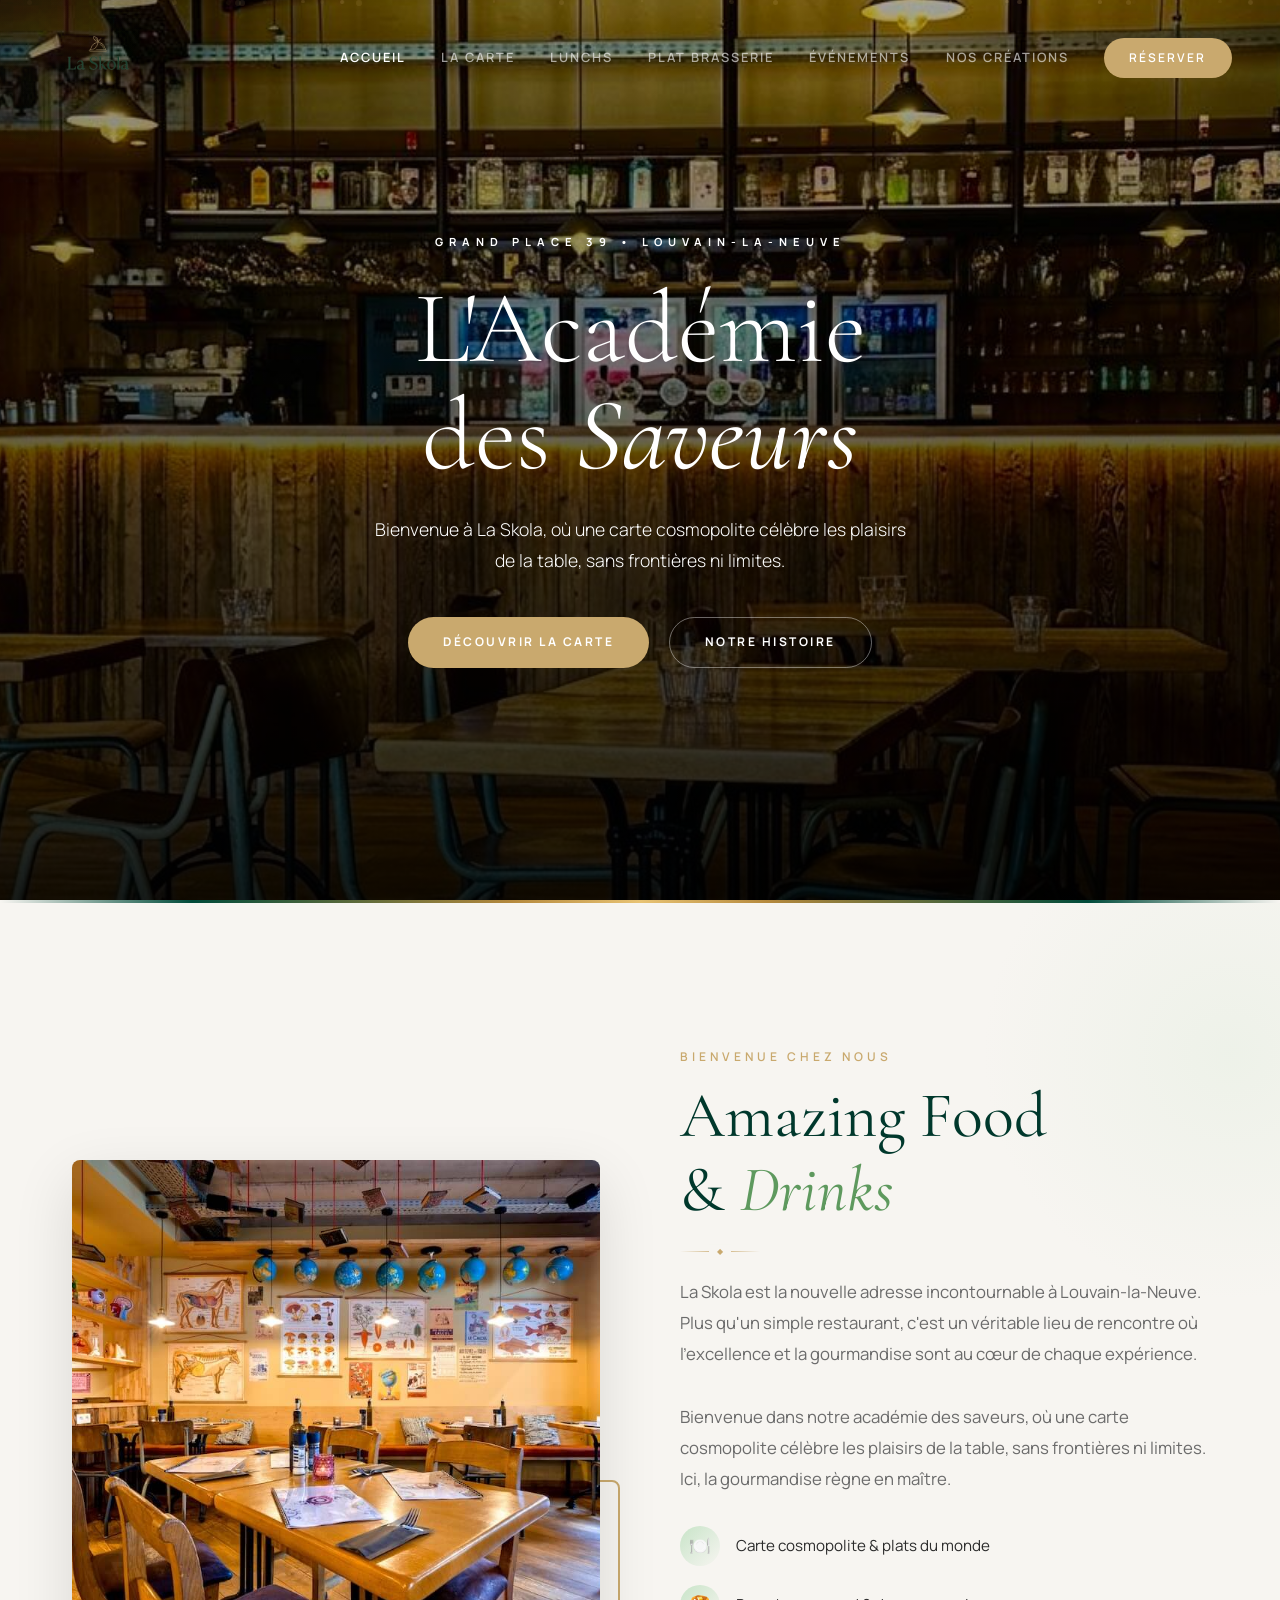
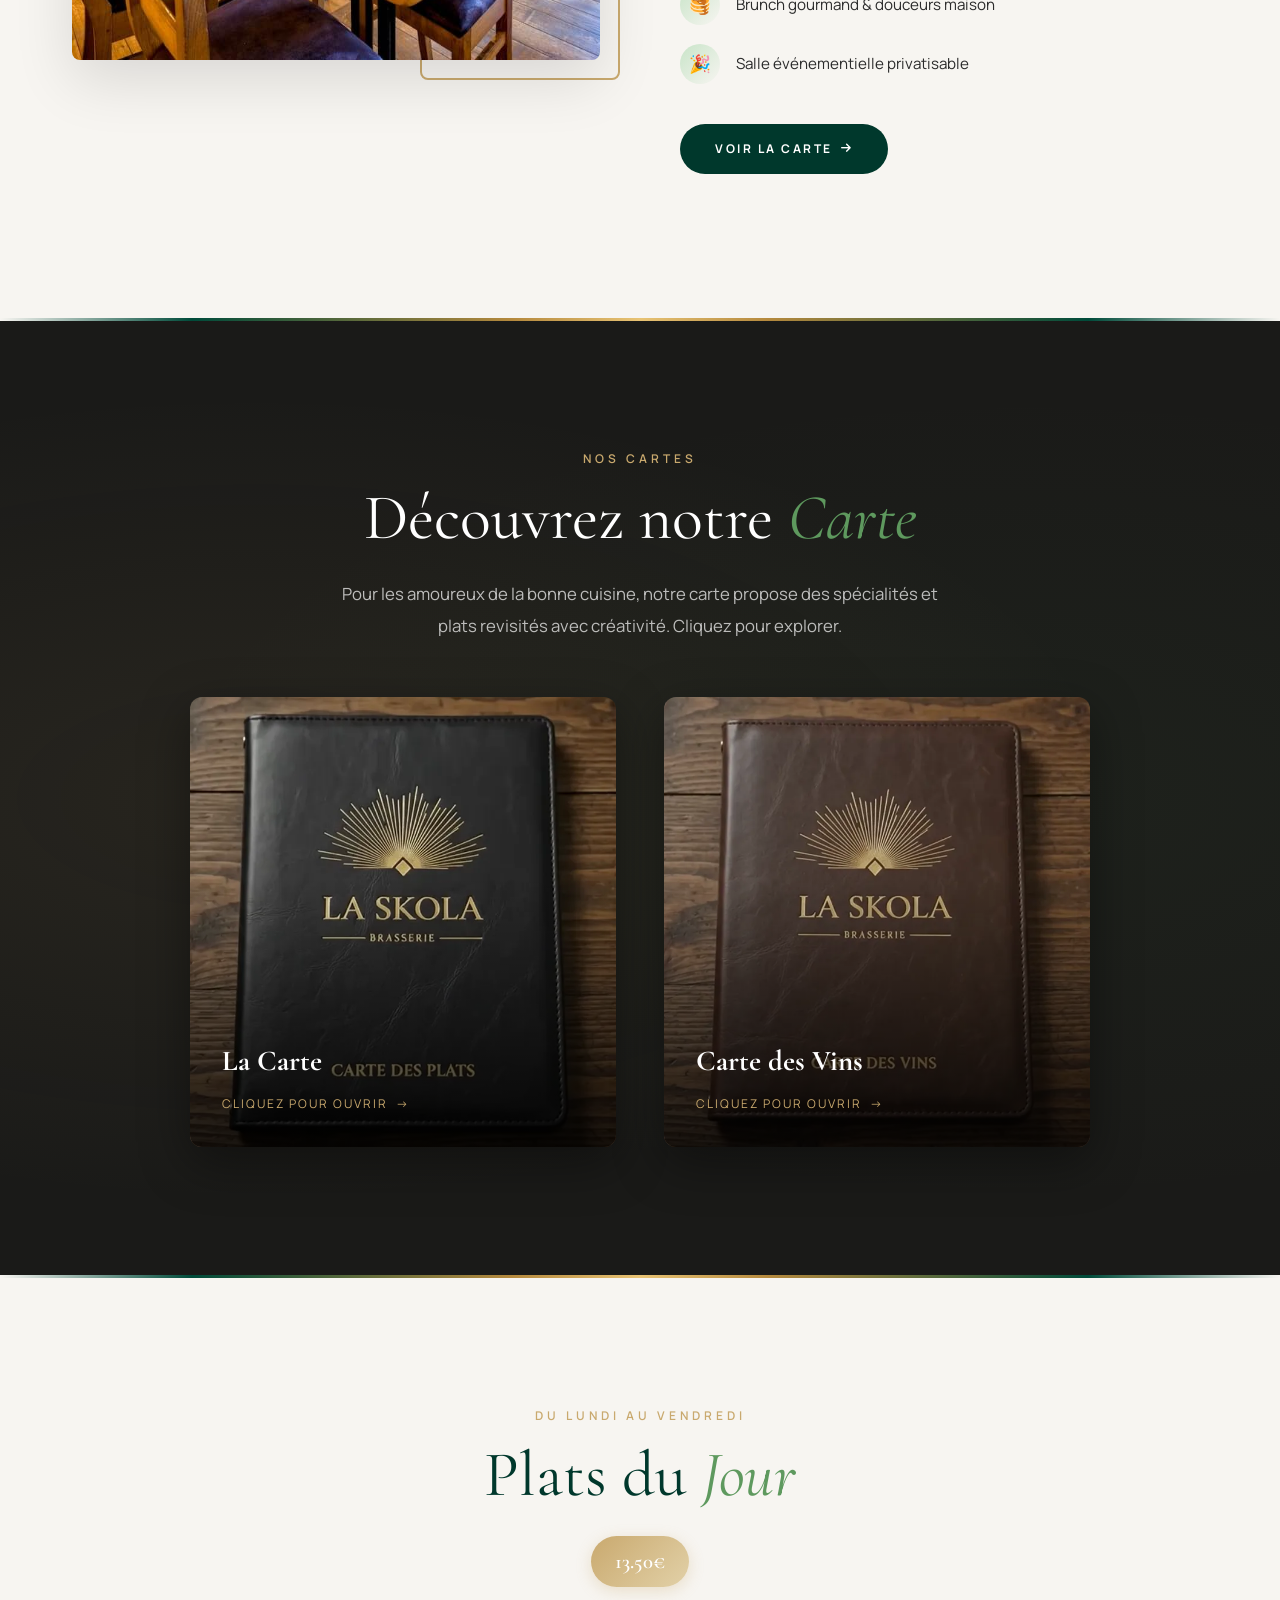
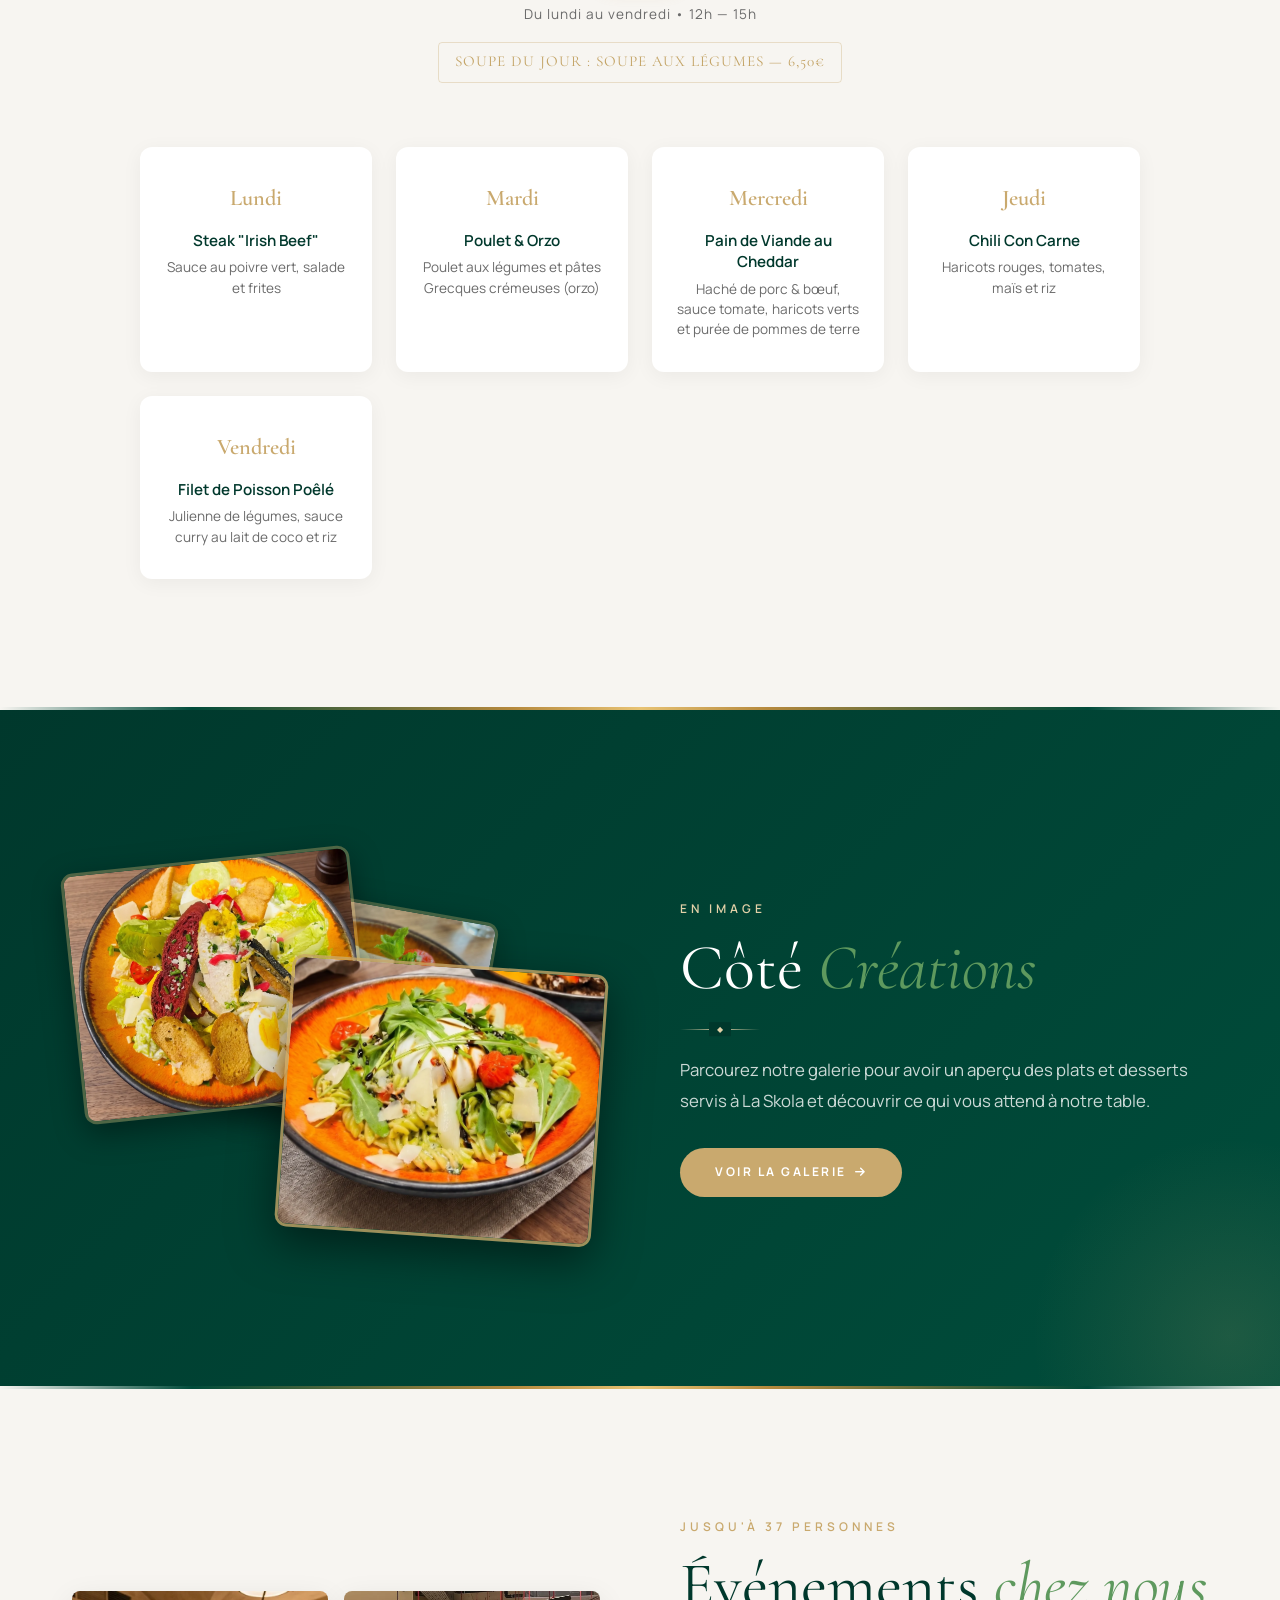
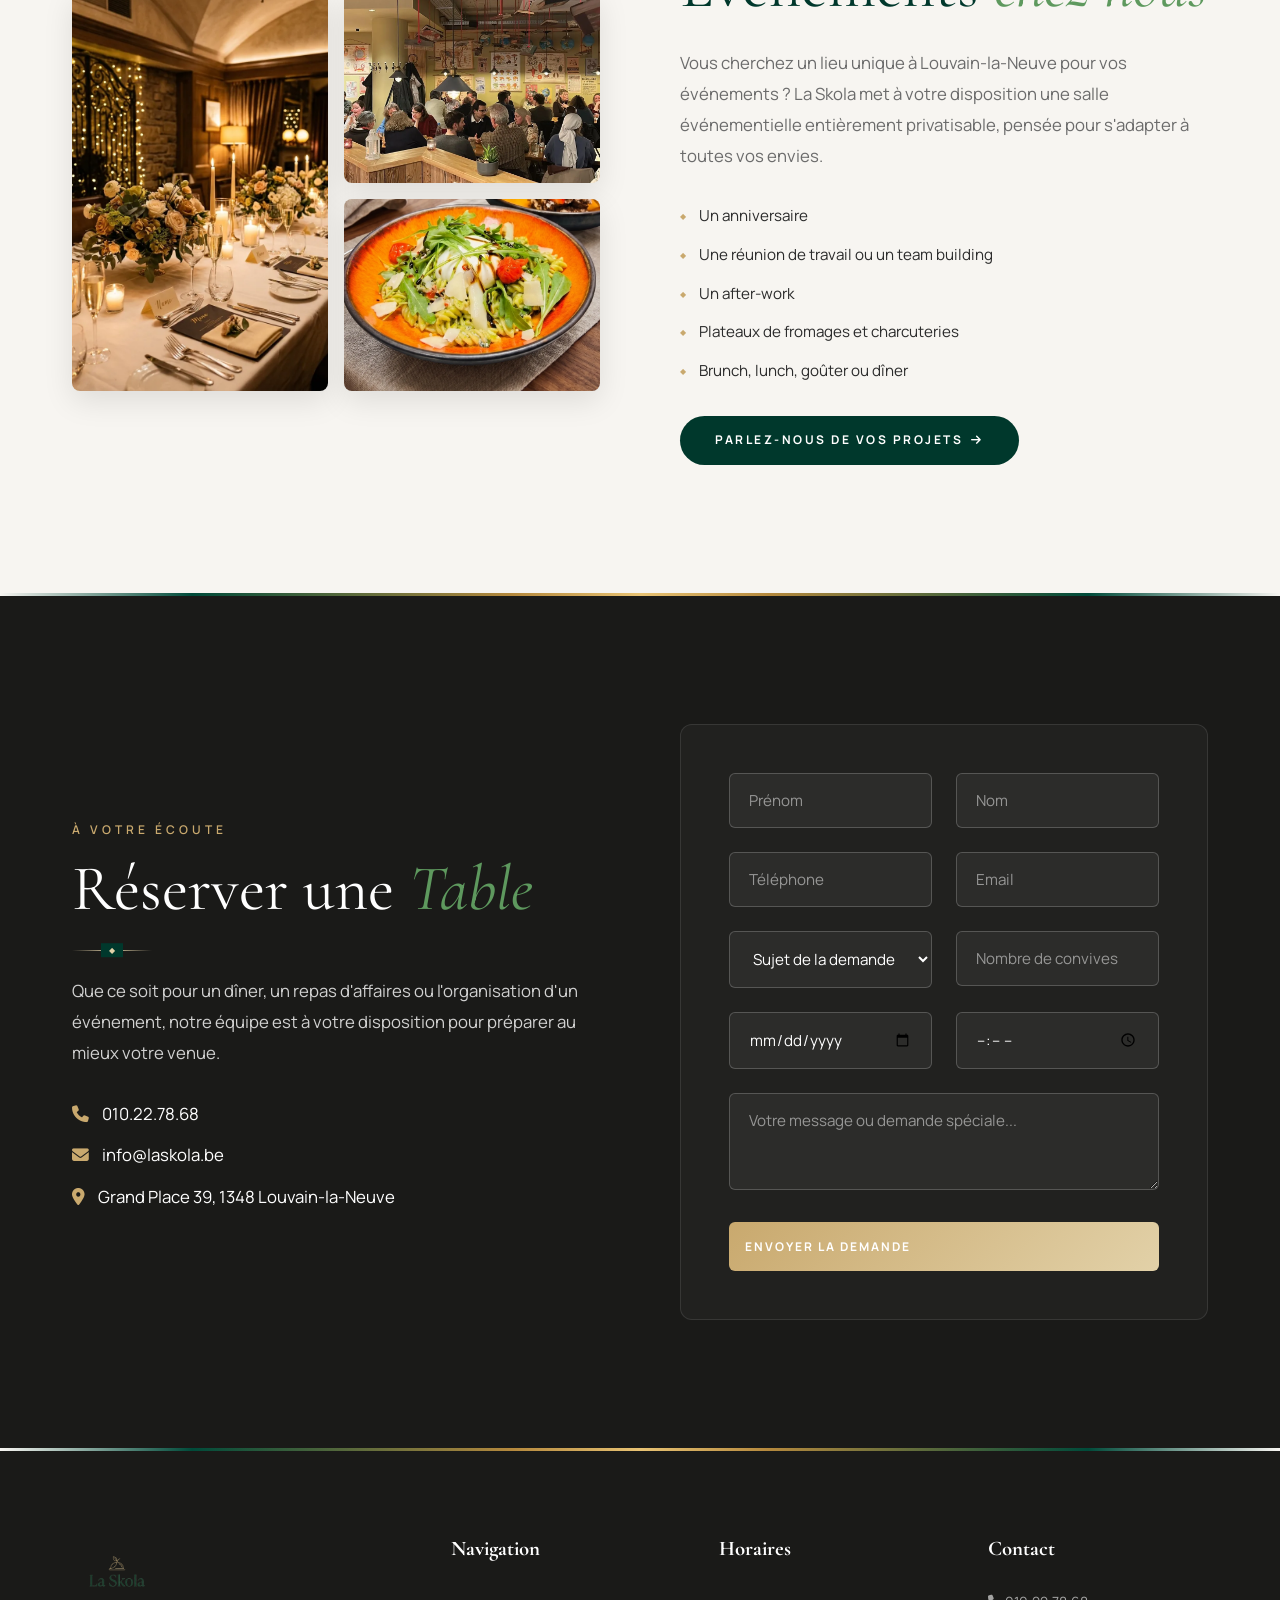
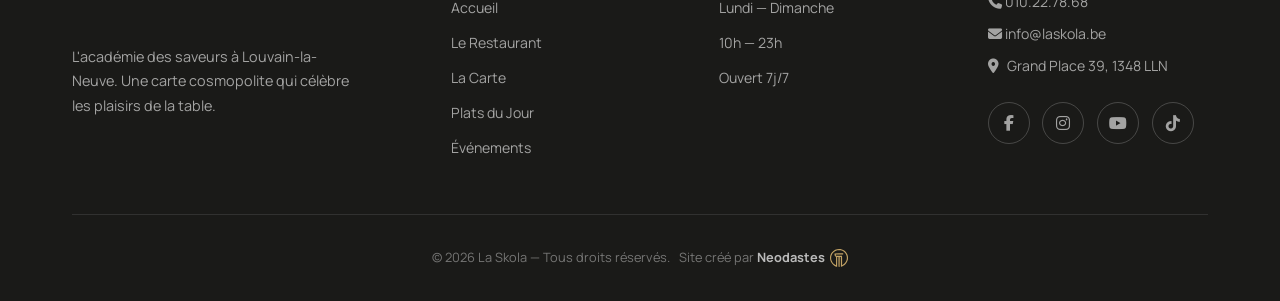
==== commit 100a6f26: "Update weekly Lunch Menu for 17-21 August 2026 including Soupe du Jour and bump assets version to v2" ====
--- a/index.html
+++ b/index.html
@@ -8,7 +8,7 @@
     content="La Skola — Restaurant à Louvain-la-Neuve. Académie des saveurs, carte cosmopolite, événements privés. Grand Place 39.">
   <meta name="theme-color" content="#00382C">
   <title>La Skola — Académie des Saveurs | Louvain-la-Neuve</title>
-  <link rel="stylesheet" href="style.css?v=2.3">
+  <link rel="stylesheet" href="style.css?v=2.4">
   <link rel="icon" href="https://laskola.be/wp-content/uploads/2025/02/cropped-TUMBNAIL-SKOLA-32x32.png">
   <!-- Font Awesome for icons -->
   <link rel="stylesheet" href="https://cdnjs.cloudflare.com/ajax/libs/font-awesome/6.5.1/css/all.min.css">
@@ -171,6 +171,9 @@
         <h2 class="section-title">Plats du <em>Jour</em></h2>
         <div class="lunchs-price">14.50€</div>
         <p class="lunchs-period">Du lundi au vendredi • 12h — 15h</p>
+        <p class="lunchs-soup" style="margin-top: 1rem; font-size: 0.95rem; font-family: var(--font-heading); letter-spacing: 1px; color: #c3a365; text-transform: uppercase;">
+          <span style="border: 1px solid rgba(195,163,101,0.3); padding: 0.4rem 1rem; border-radius: 4px; display: inline-block;">Soupe du jour : Soupe aux légumes — 6,50€</span>
+        </p>
       </div>
 
       <div class="lunchs-grid">
@@ -181,23 +184,23 @@
         </div>
         <div class="lunch-card reveal">
           <div class="lunch-day">Mardi</div>
-          <div class="lunch-dish">Poulet Miel & Moutarde</div>
-          <div class="lunch-desc">Purée de pommes de terre et de patates douces</div>
+          <div class="lunch-dish">Poulet & Orzo</div>
+          <div class="lunch-desc">Poulet aux légumes et pâtes Grecques crémeuses (orzo)</div>
         </div>
         <div class="lunch-card reveal">
           <div class="lunch-day">Mercredi</div>
-          <div class="lunch-dish">Sauté de Porc Satay</div>
-          <div class="lunch-desc">Aux nouilles, poivrons, brocolis, mange-tout, coriandre fraîche et cacahuètes</div>
+          <div class="lunch-dish">Pain de Viande au Cheddar</div>
+          <div class="lunch-desc">Haché de porc & bœuf, sauce tomate, haricots verts et purée de pommes de terre</div>
         </div>
         <div class="lunch-card reveal">
           <div class="lunch-day">Jeudi</div>
-          <div class="lunch-dish">Couscous Tunisien</div>
-          <div class="lunch-desc">Au poulet et aux légumes de saison</div>
+          <div class="lunch-dish">Chili Con Carne</div>
+          <div class="lunch-desc">Haricots rouges, tomates, maïs et riz</div>
         </div>
         <div class="lunch-card reveal">
           <div class="lunch-day">Vendredi</div>
-          <div class="lunch-dish">Poisson du Jour</div>
-          <div class="lunch-desc">Accompagné de ratatouille et pommes de terre au four</div>
+          <div class="lunch-dish">Filet de Poisson Poêlé</div>
+          <div class="lunch-desc">Julienne de légumes, sauce curry au lait de coco et riz</div>
         </div>
       </div>
     </div>
@@ -395,7 +398,7 @@
     </div>
   </footer>
 
-  <script src="script.js?v=2.3"></script>
+  <script src="script.js?v=2.4"></script>
 </body>
 
 </html>
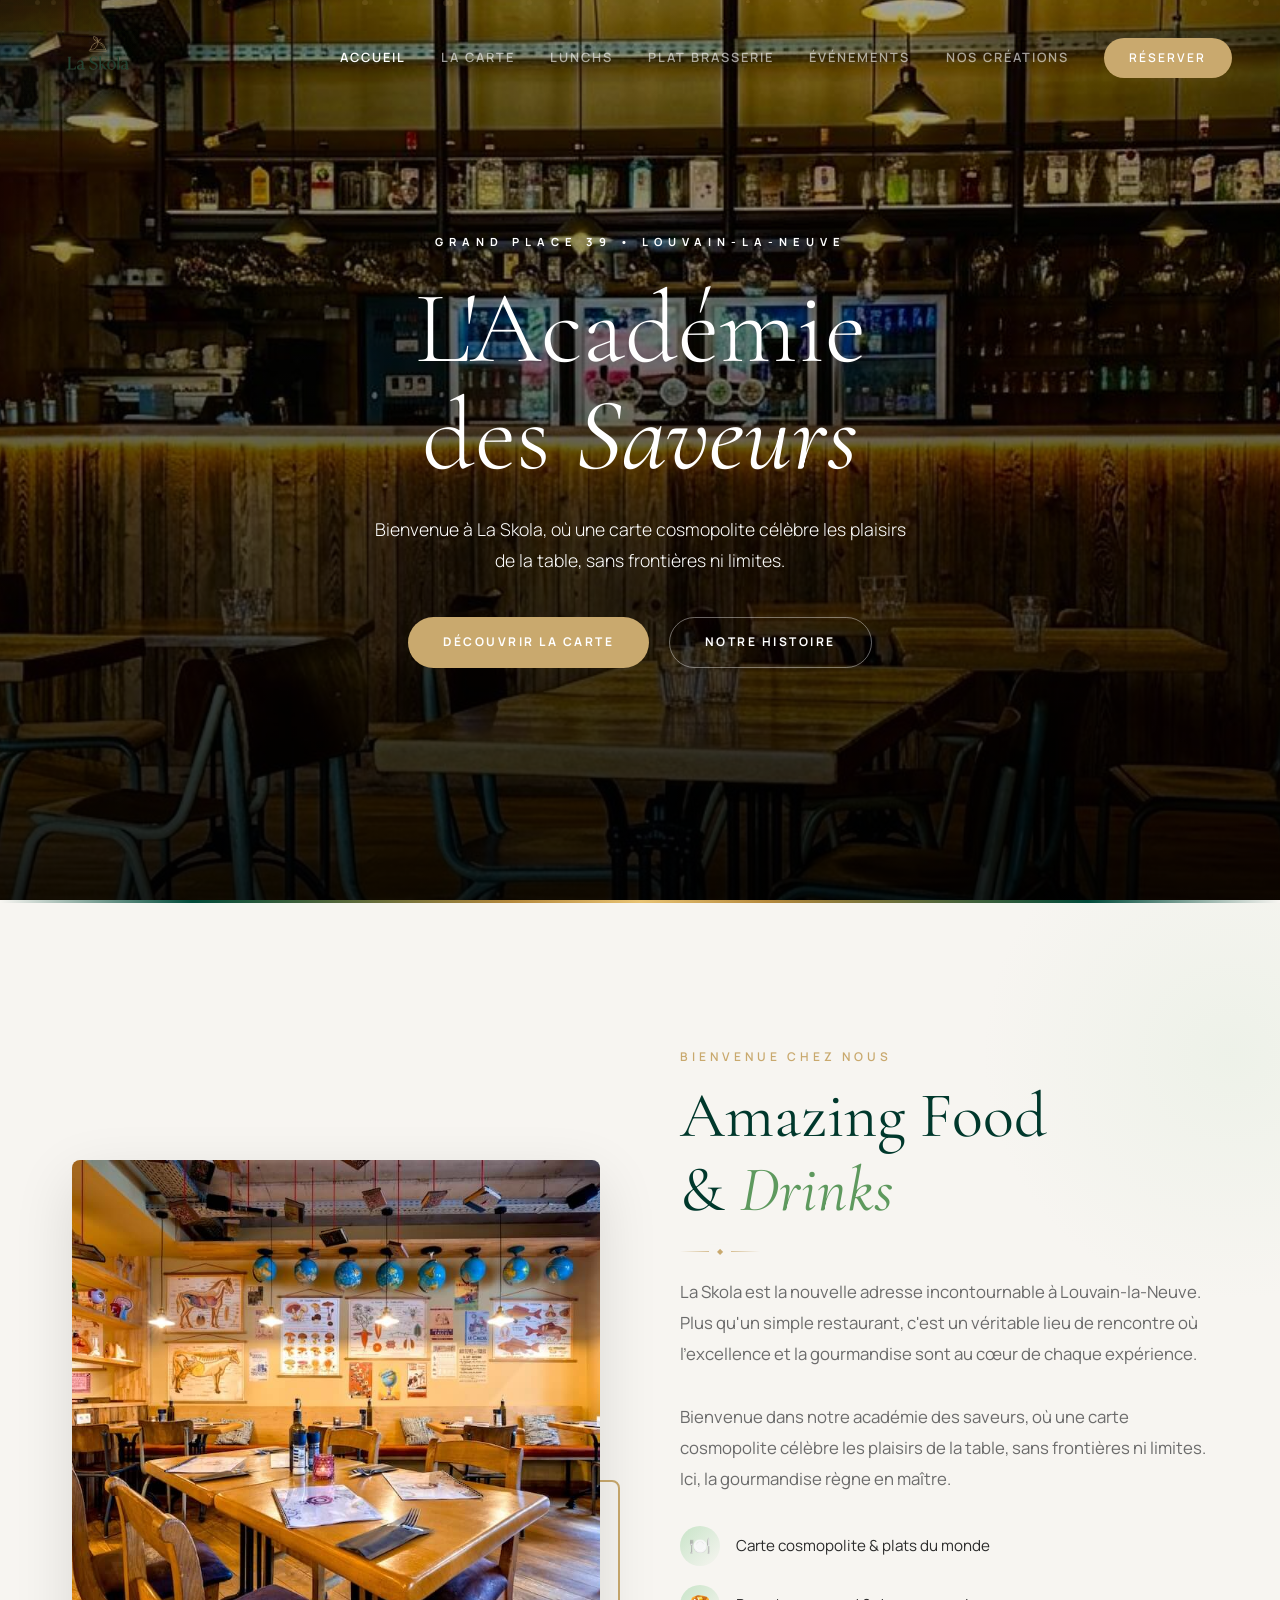
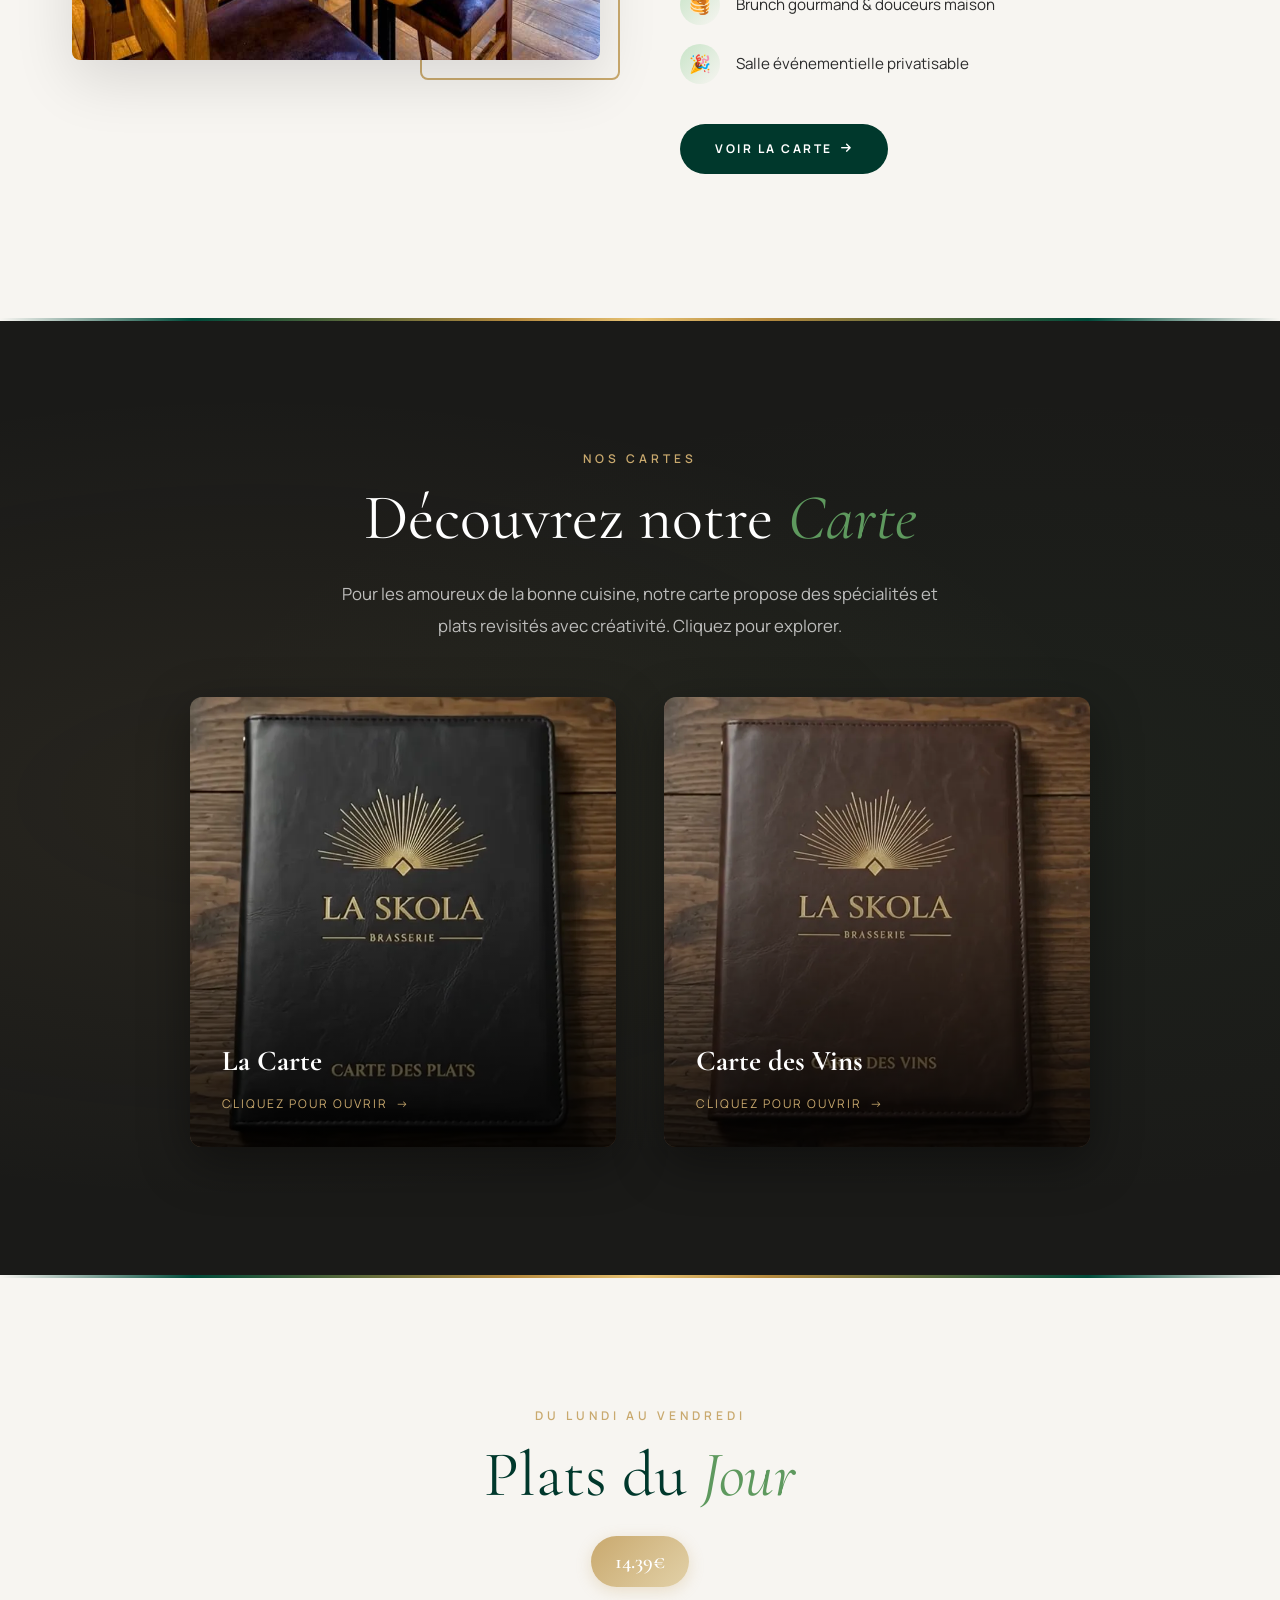
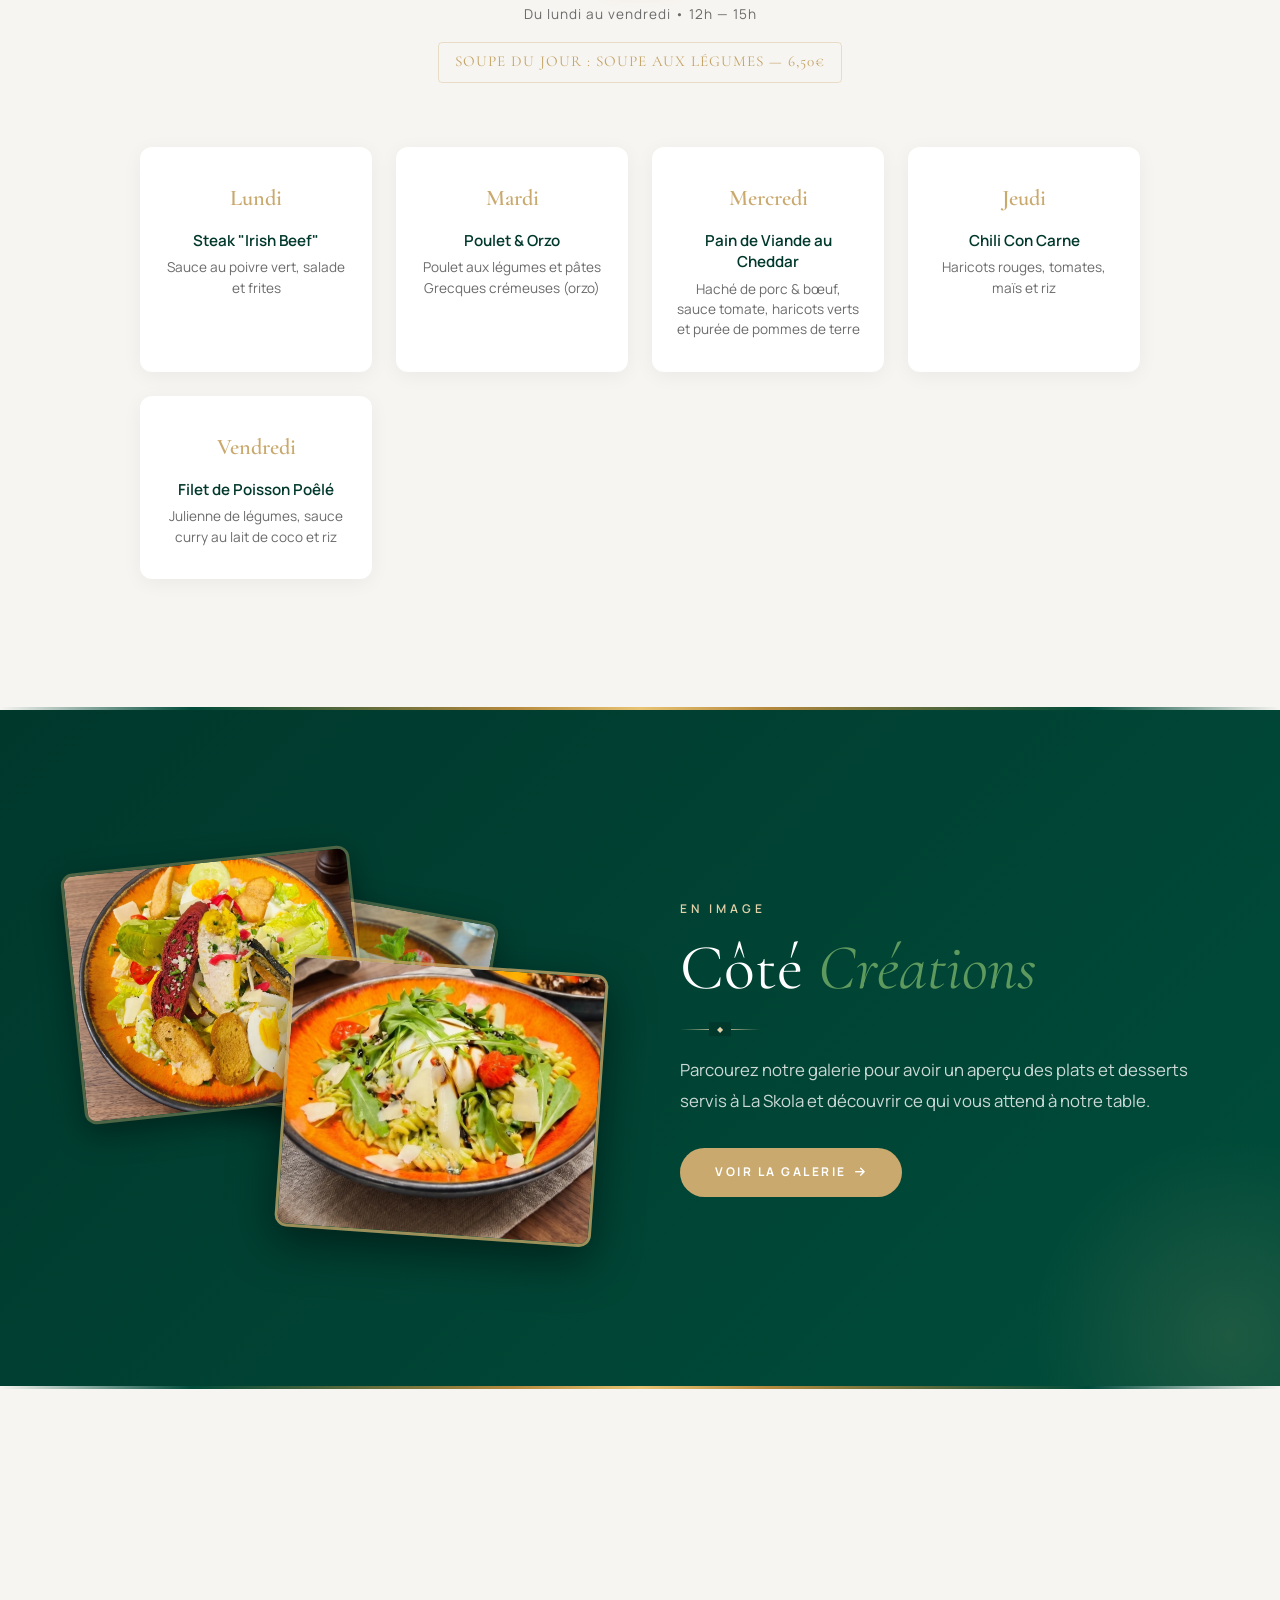
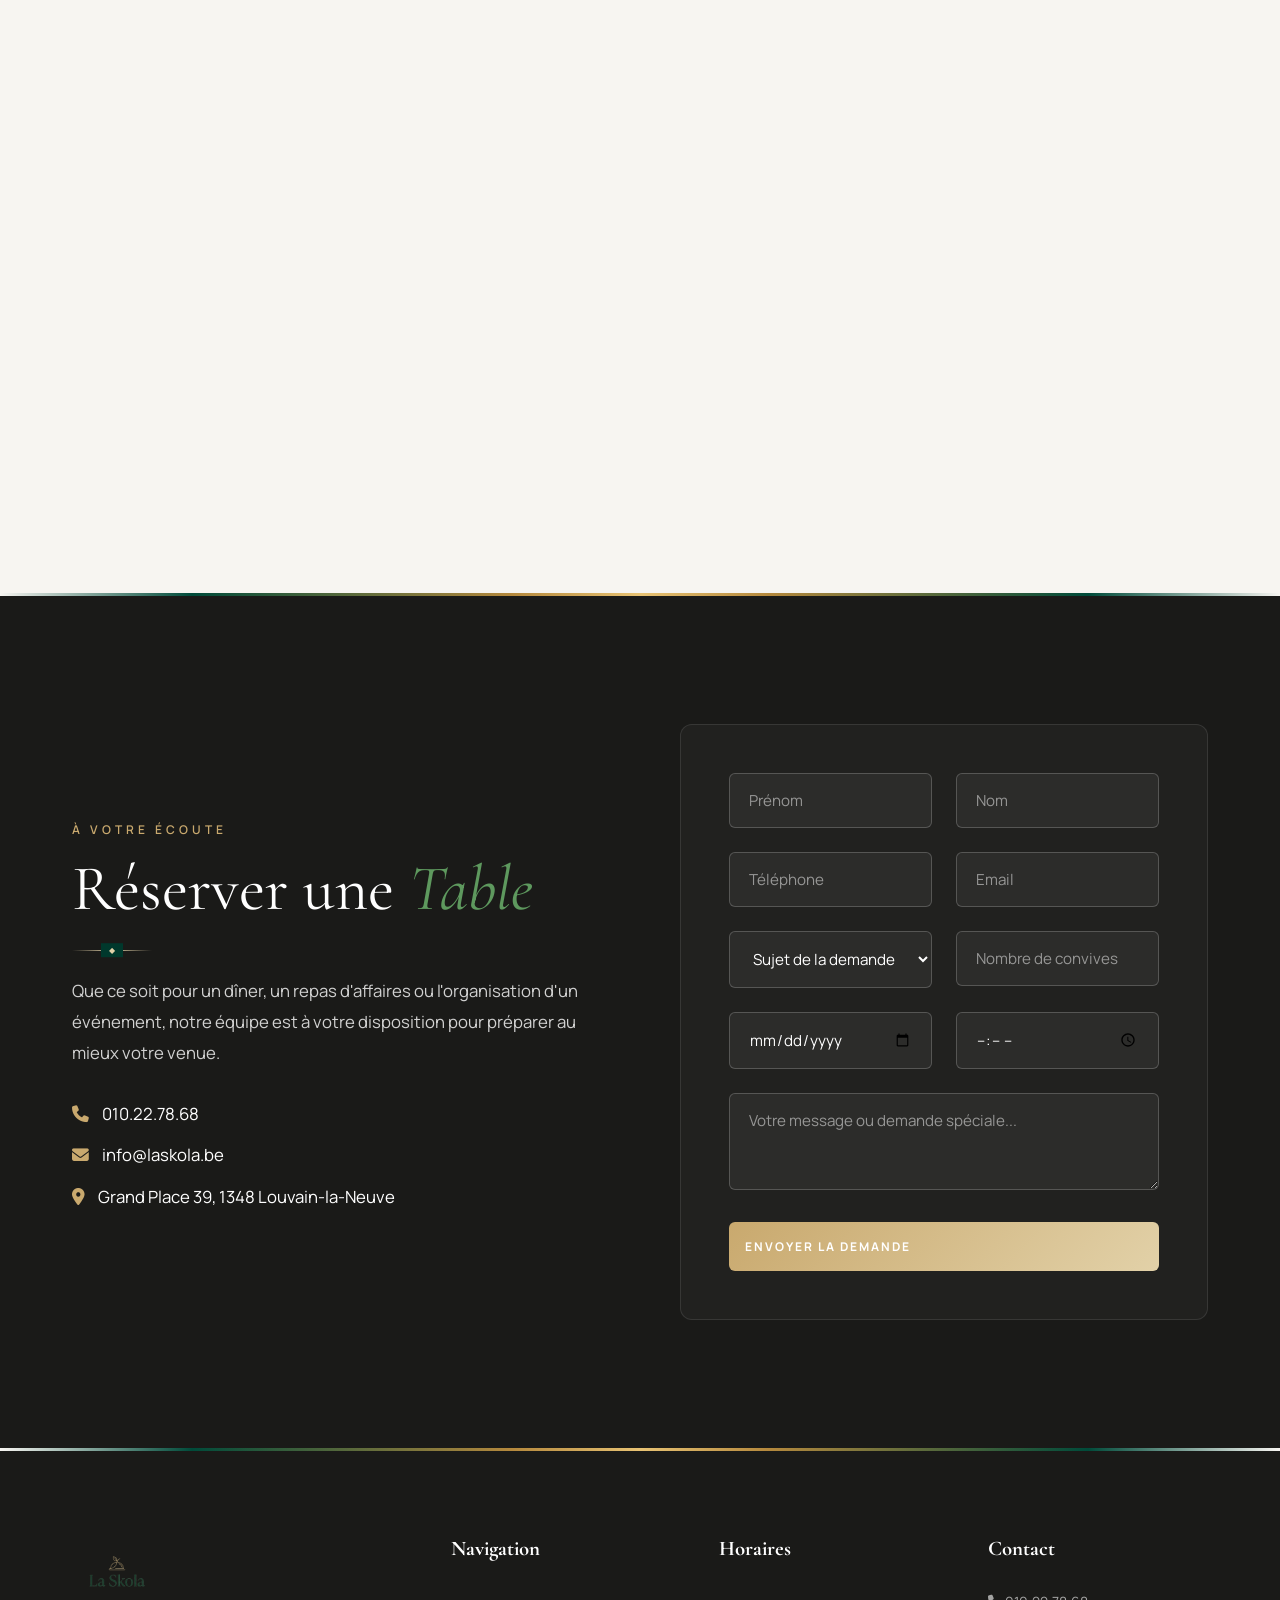
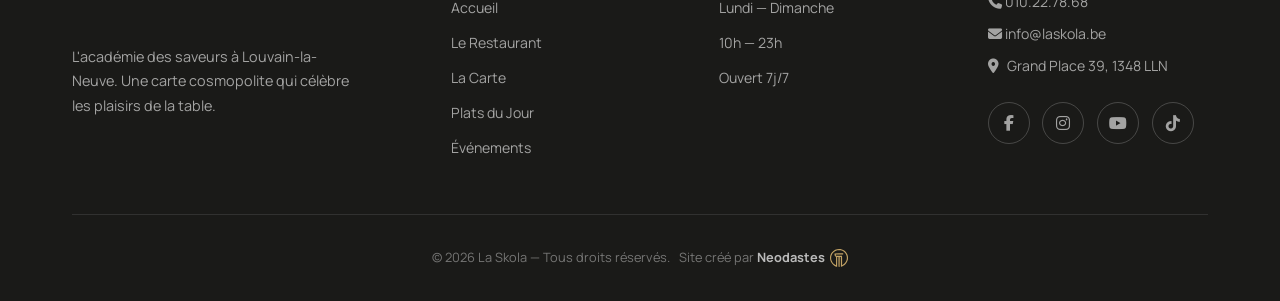
==== commit 75b182ff: "Fix lunch price animation to 14.50 and bump asset versions to v2.5" ====
--- a/index.html
+++ b/index.html
@@ -8,7 +8,7 @@
     content="La Skola — Restaurant à Louvain-la-Neuve. Académie des saveurs, carte cosmopolite, événements privés. Grand Place 39.">
   <meta name="theme-color" content="#00382C">
   <title>La Skola — Académie des Saveurs | Louvain-la-Neuve</title>
-  <link rel="stylesheet" href="style.css?v=2.4">
+  <link rel="stylesheet" href="style.css?v=2.5">
   <link rel="icon" href="https://laskola.be/wp-content/uploads/2025/02/cropped-TUMBNAIL-SKOLA-32x32.png">
   <!-- Font Awesome for icons -->
   <link rel="stylesheet" href="https://cdnjs.cloudflare.com/ajax/libs/font-awesome/6.5.1/css/all.min.css">
@@ -398,7 +398,7 @@
     </div>
   </footer>
 
-  <script src="script.js?v=2.4"></script>
+  <script src="script.js?v=2.5"></script>
 </body>
 
 </html>
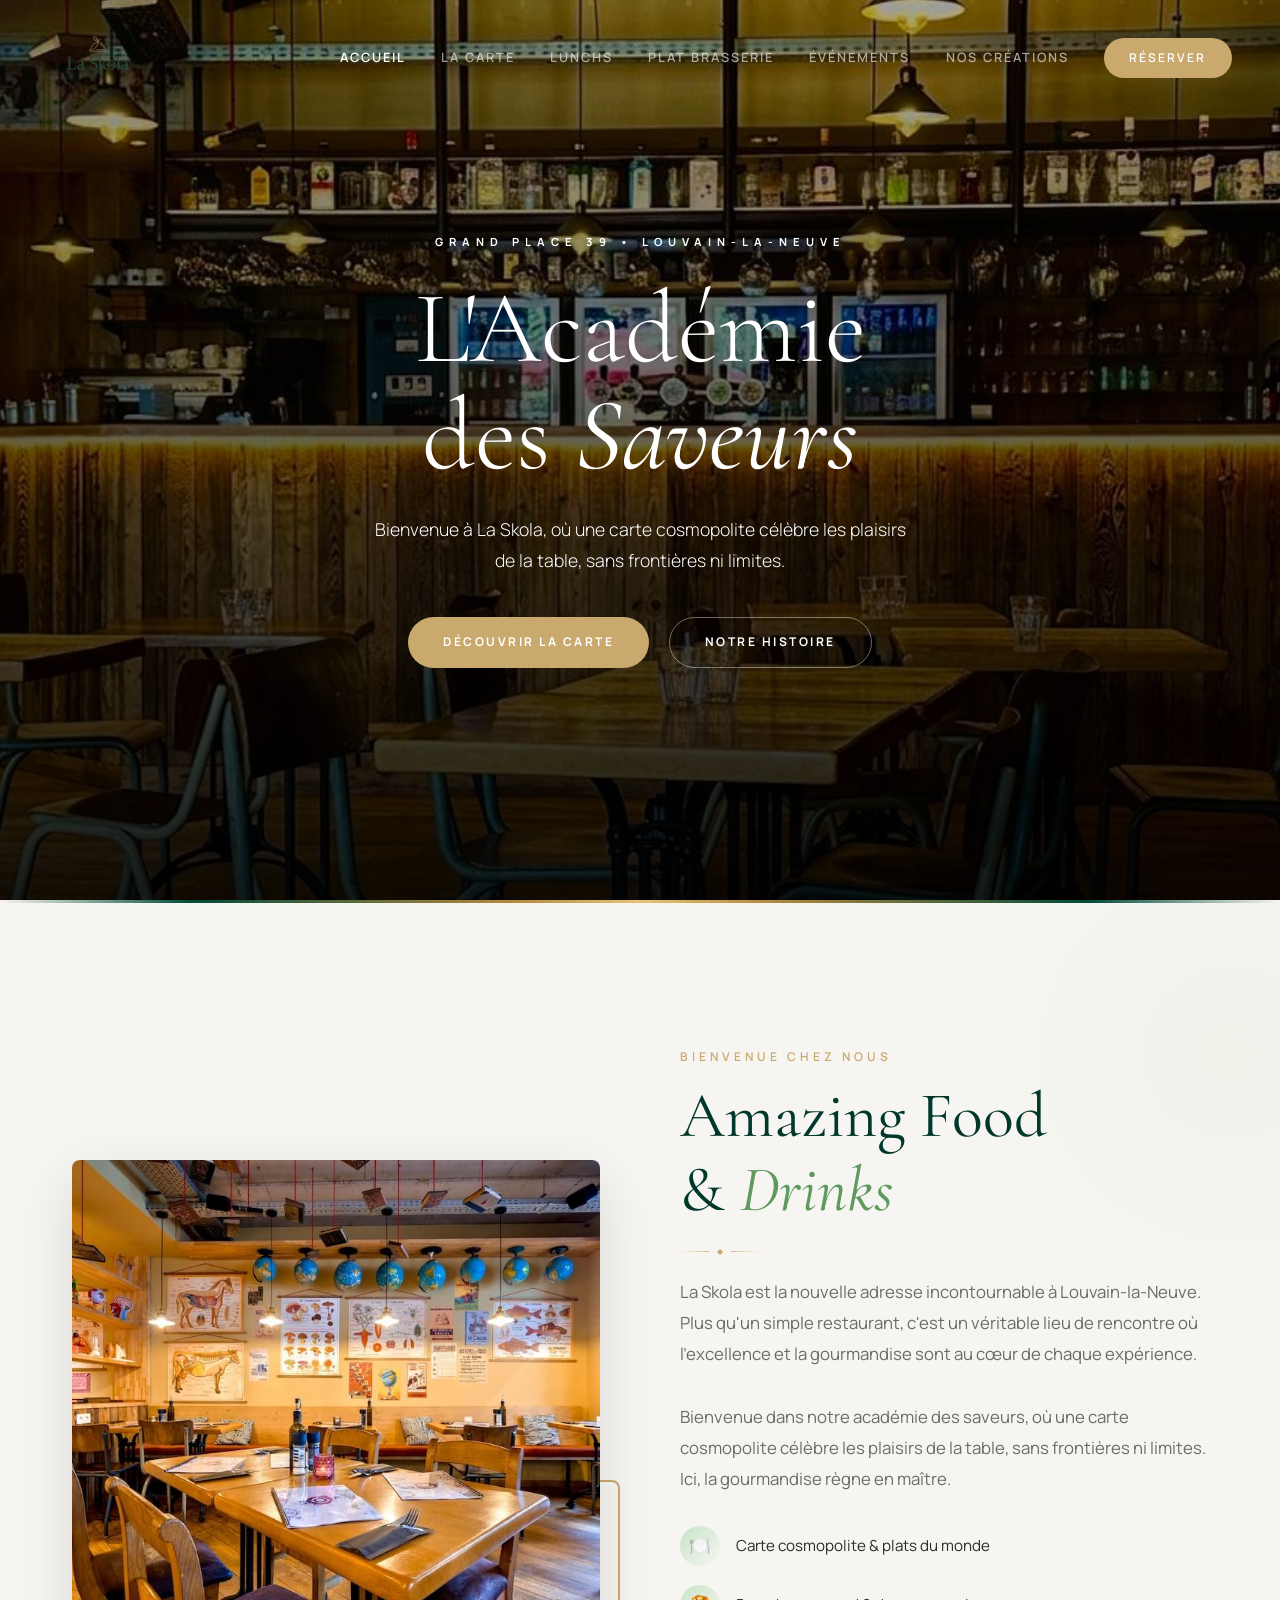
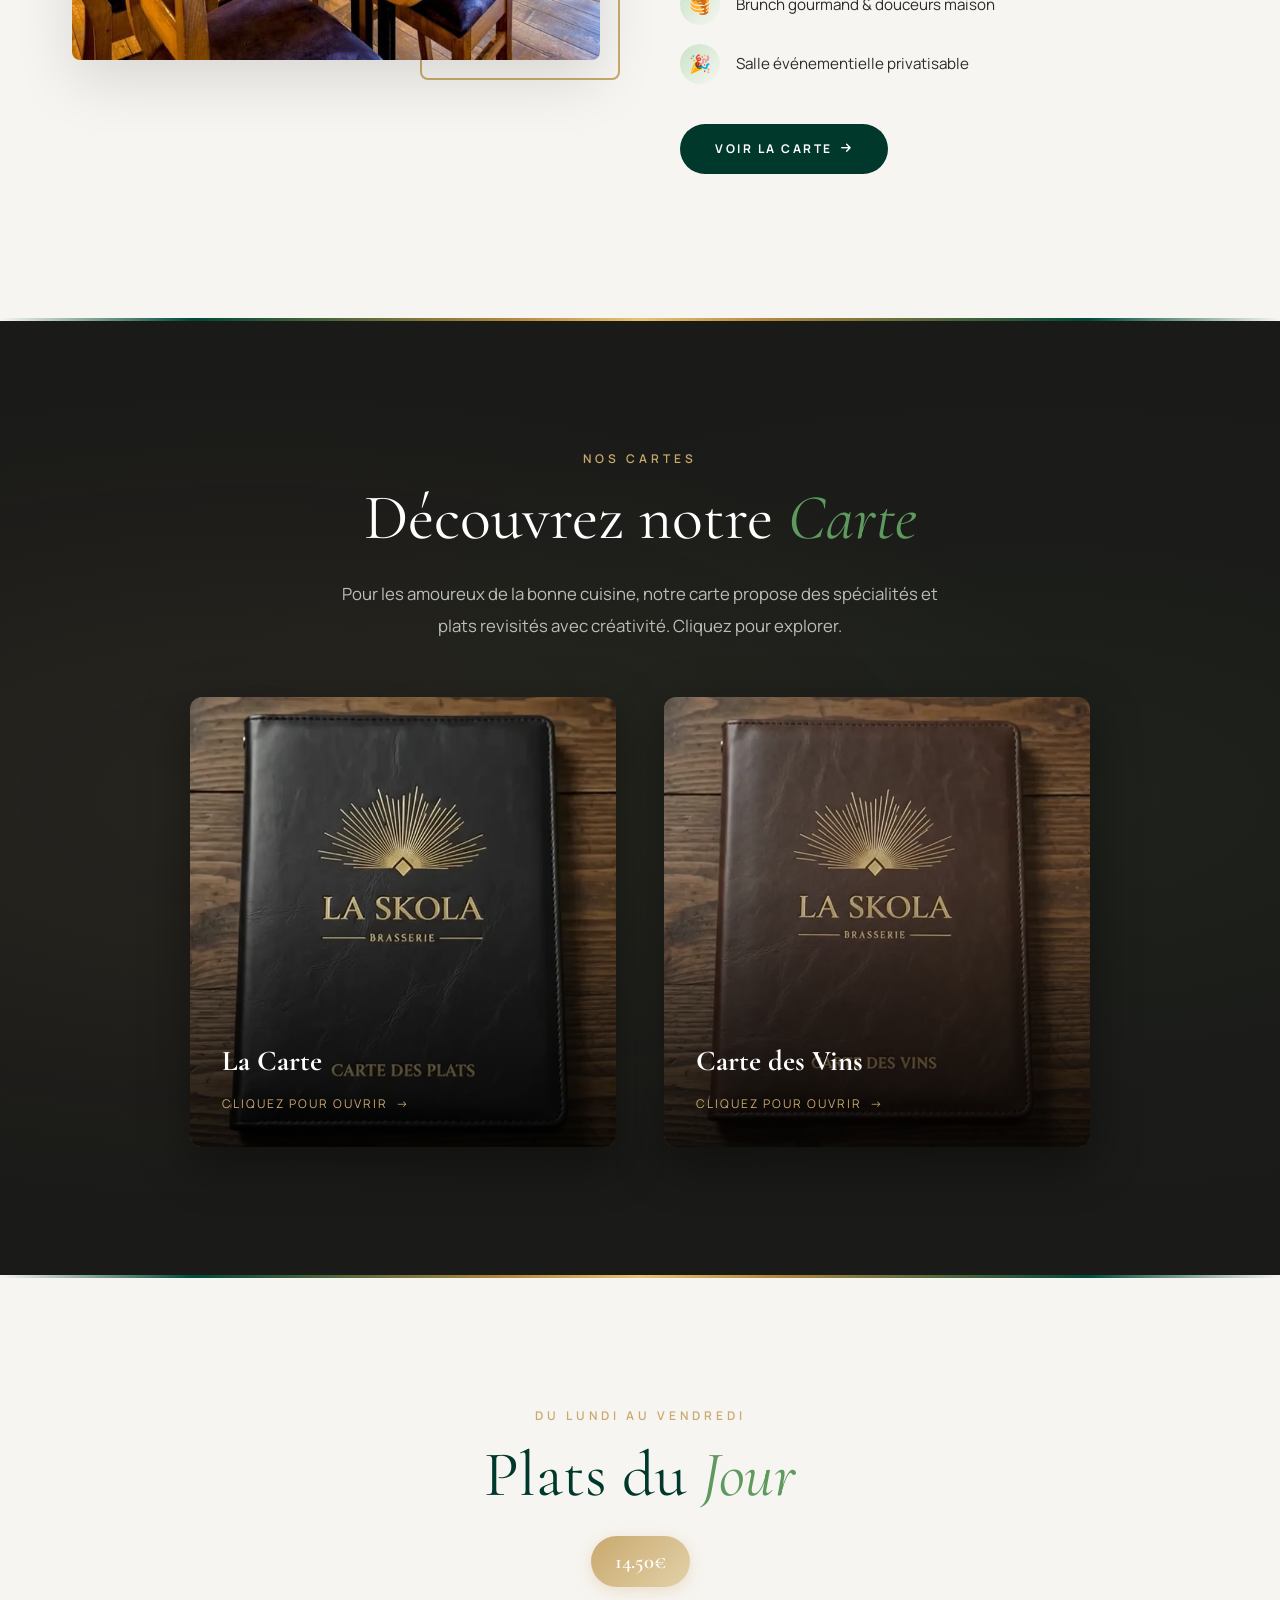
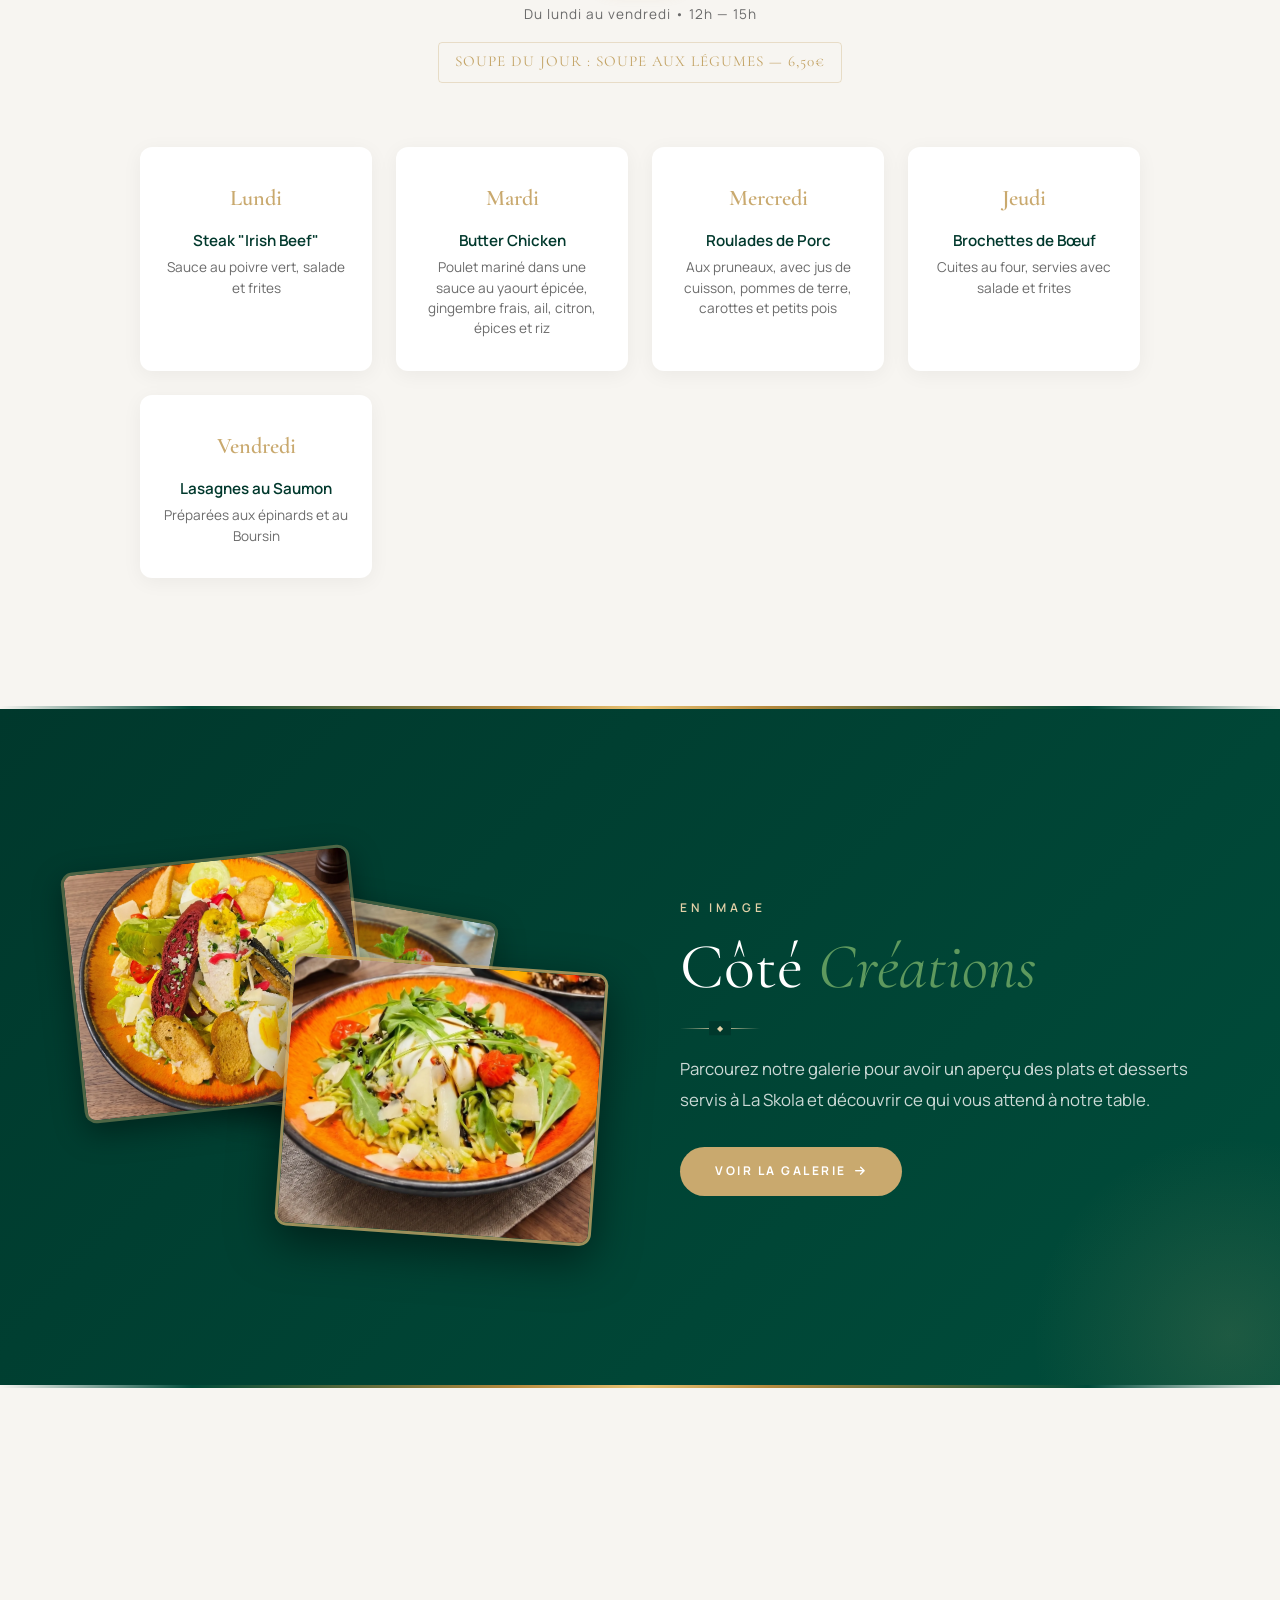
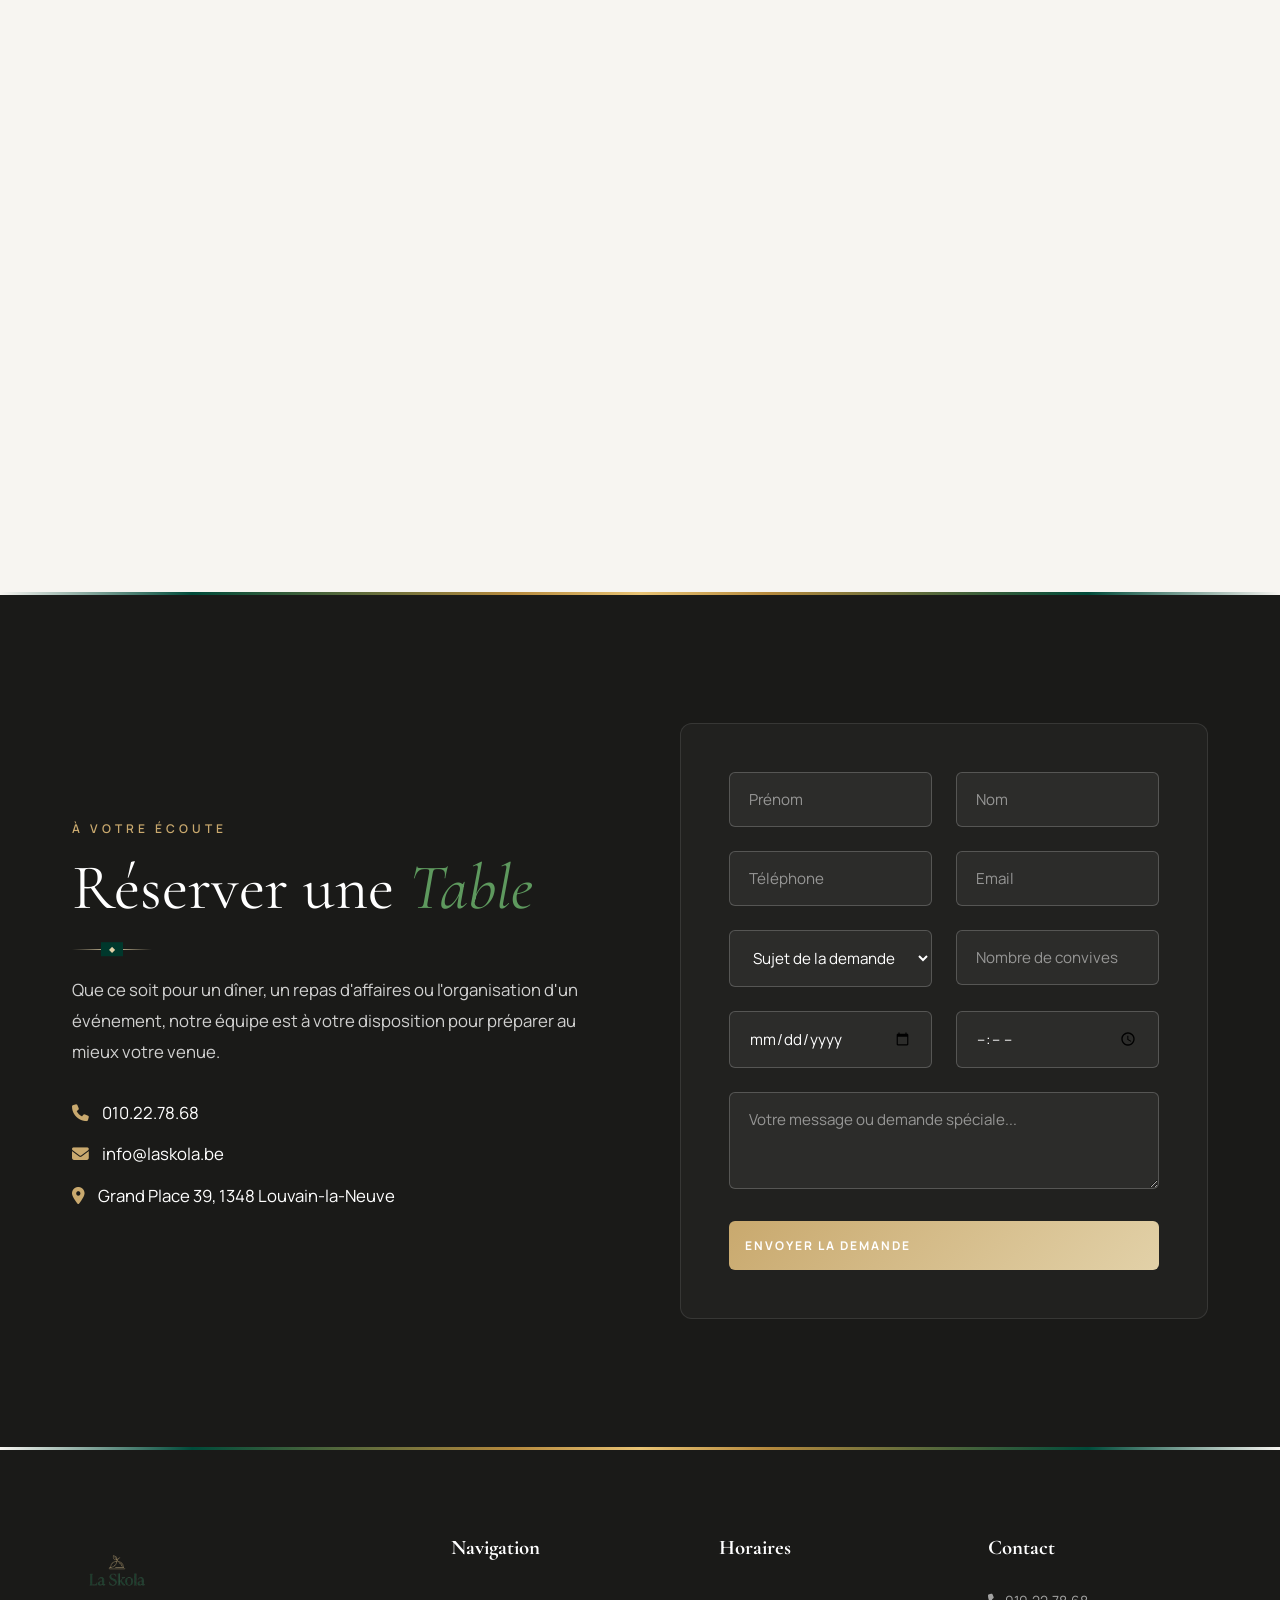
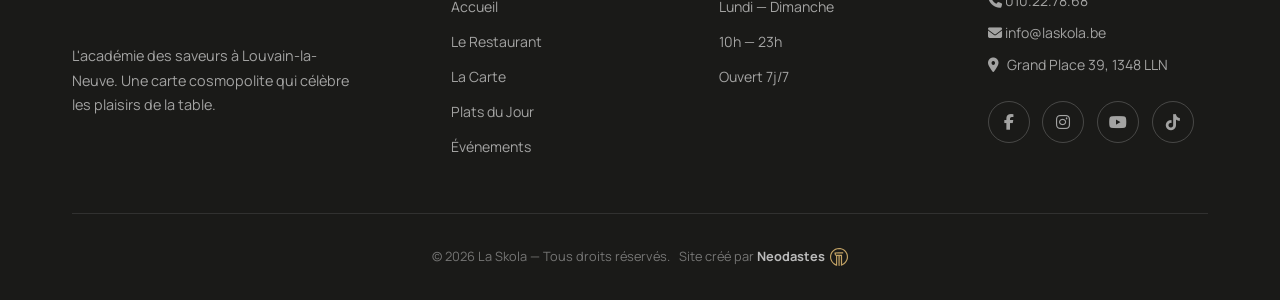
==== commit c6deaa92: "Update weekly Lunch Menu for 24-28 August 2026 and bump assets version to v2.6 in index.html" ====
--- a/index.html
+++ b/index.html
@@ -8,7 +8,7 @@
     content="La Skola — Restaurant à Louvain-la-Neuve. Académie des saveurs, carte cosmopolite, événements privés. Grand Place 39.">
   <meta name="theme-color" content="#00382C">
   <title>La Skola — Académie des Saveurs | Louvain-la-Neuve</title>
-  <link rel="stylesheet" href="style.css?v=2.5">
+  <link rel="stylesheet" href="style.css?v=2.6">
   <link rel="icon" href="https://laskola.be/wp-content/uploads/2025/02/cropped-TUMBNAIL-SKOLA-32x32.png">
   <!-- Font Awesome for icons -->
   <link rel="stylesheet" href="https://cdnjs.cloudflare.com/ajax/libs/font-awesome/6.5.1/css/all.min.css">
@@ -184,23 +184,23 @@
         </div>
         <div class="lunch-card reveal">
           <div class="lunch-day">Mardi</div>
-          <div class="lunch-dish">Poulet & Orzo</div>
-          <div class="lunch-desc">Poulet aux légumes et pâtes Grecques crémeuses (orzo)</div>
+          <div class="lunch-dish">Butter Chicken</div>
+          <div class="lunch-desc">Poulet mariné dans une sauce au yaourt épicée, gingembre frais, ail, citron, épices et riz</div>
         </div>
         <div class="lunch-card reveal">
           <div class="lunch-day">Mercredi</div>
-          <div class="lunch-dish">Pain de Viande au Cheddar</div>
-          <div class="lunch-desc">Haché de porc & bœuf, sauce tomate, haricots verts et purée de pommes de terre</div>
+          <div class="lunch-dish">Roulades de Porc</div>
+          <div class="lunch-desc">Aux pruneaux, avec jus de cuisson, pommes de terre, carottes et petits pois</div>
         </div>
         <div class="lunch-card reveal">
           <div class="lunch-day">Jeudi</div>
-          <div class="lunch-dish">Chili Con Carne</div>
-          <div class="lunch-desc">Haricots rouges, tomates, maïs et riz</div>
+          <div class="lunch-dish">Brochettes de Bœuf</div>
+          <div class="lunch-desc">Cuites au four, servies avec salade et frites</div>
         </div>
         <div class="lunch-card reveal">
           <div class="lunch-day">Vendredi</div>
-          <div class="lunch-dish">Filet de Poisson Poêlé</div>
-          <div class="lunch-desc">Julienne de légumes, sauce curry au lait de coco et riz</div>
+          <div class="lunch-dish">Lasagnes au Saumon</div>
+          <div class="lunch-desc">Préparées aux épinards et au Boursin</div>
         </div>
       </div>
     </div>
@@ -398,7 +398,7 @@
     </div>
   </footer>
 
-  <script src="script.js?v=2.5"></script>
+  <script src="script.js?v=2.6"></script>
 </body>
 
 </html>
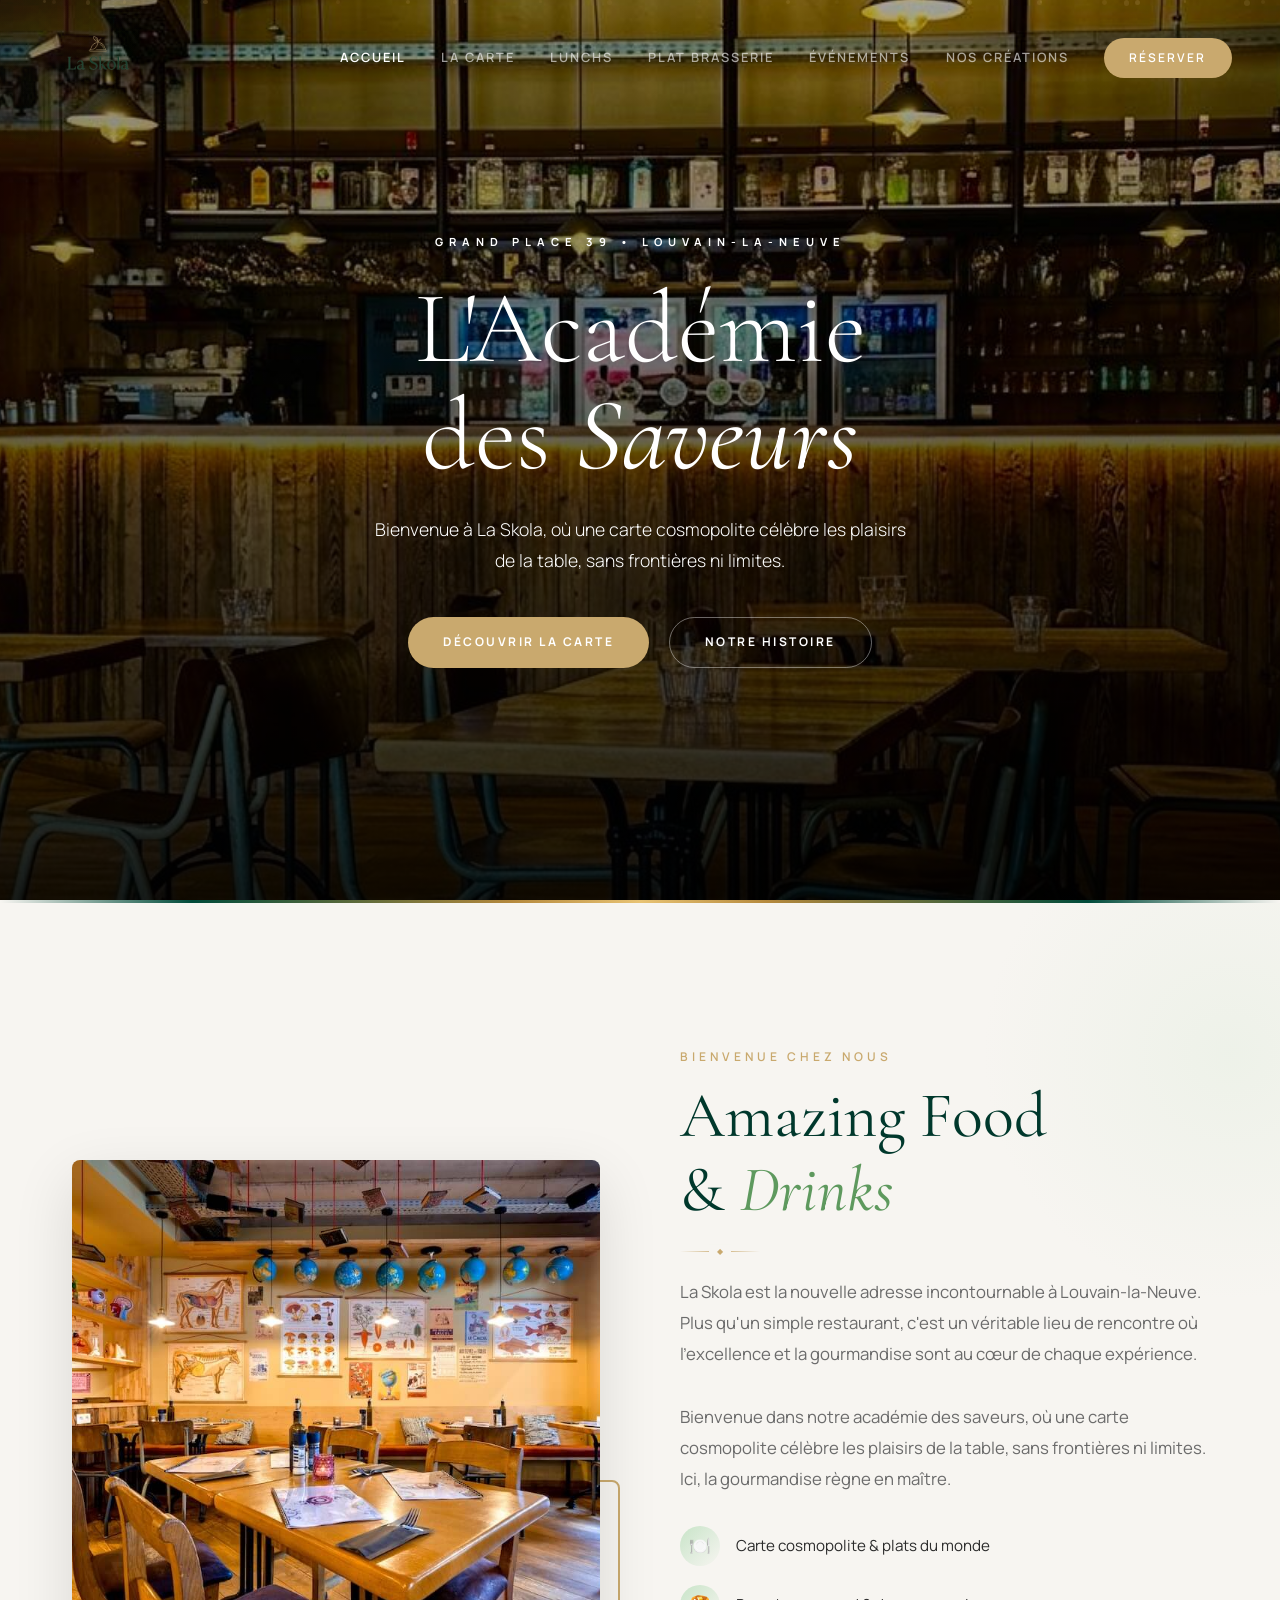
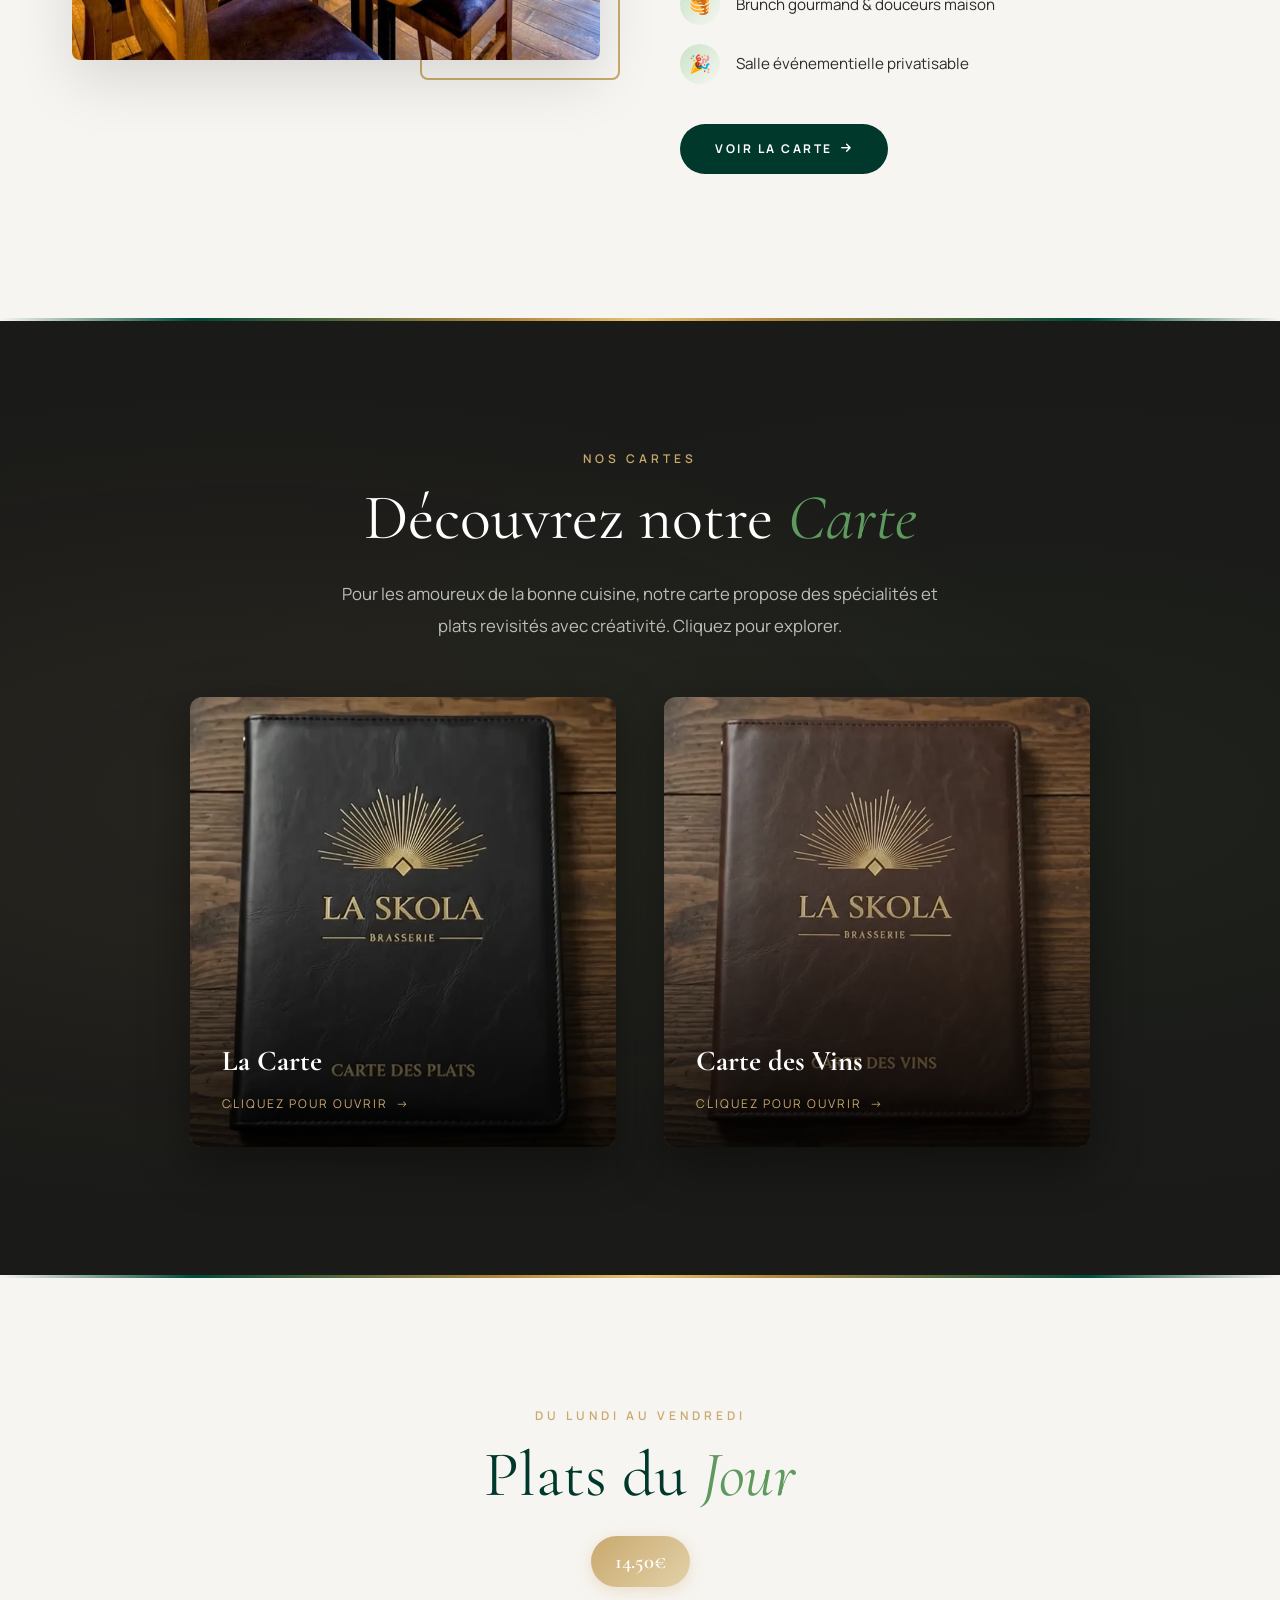
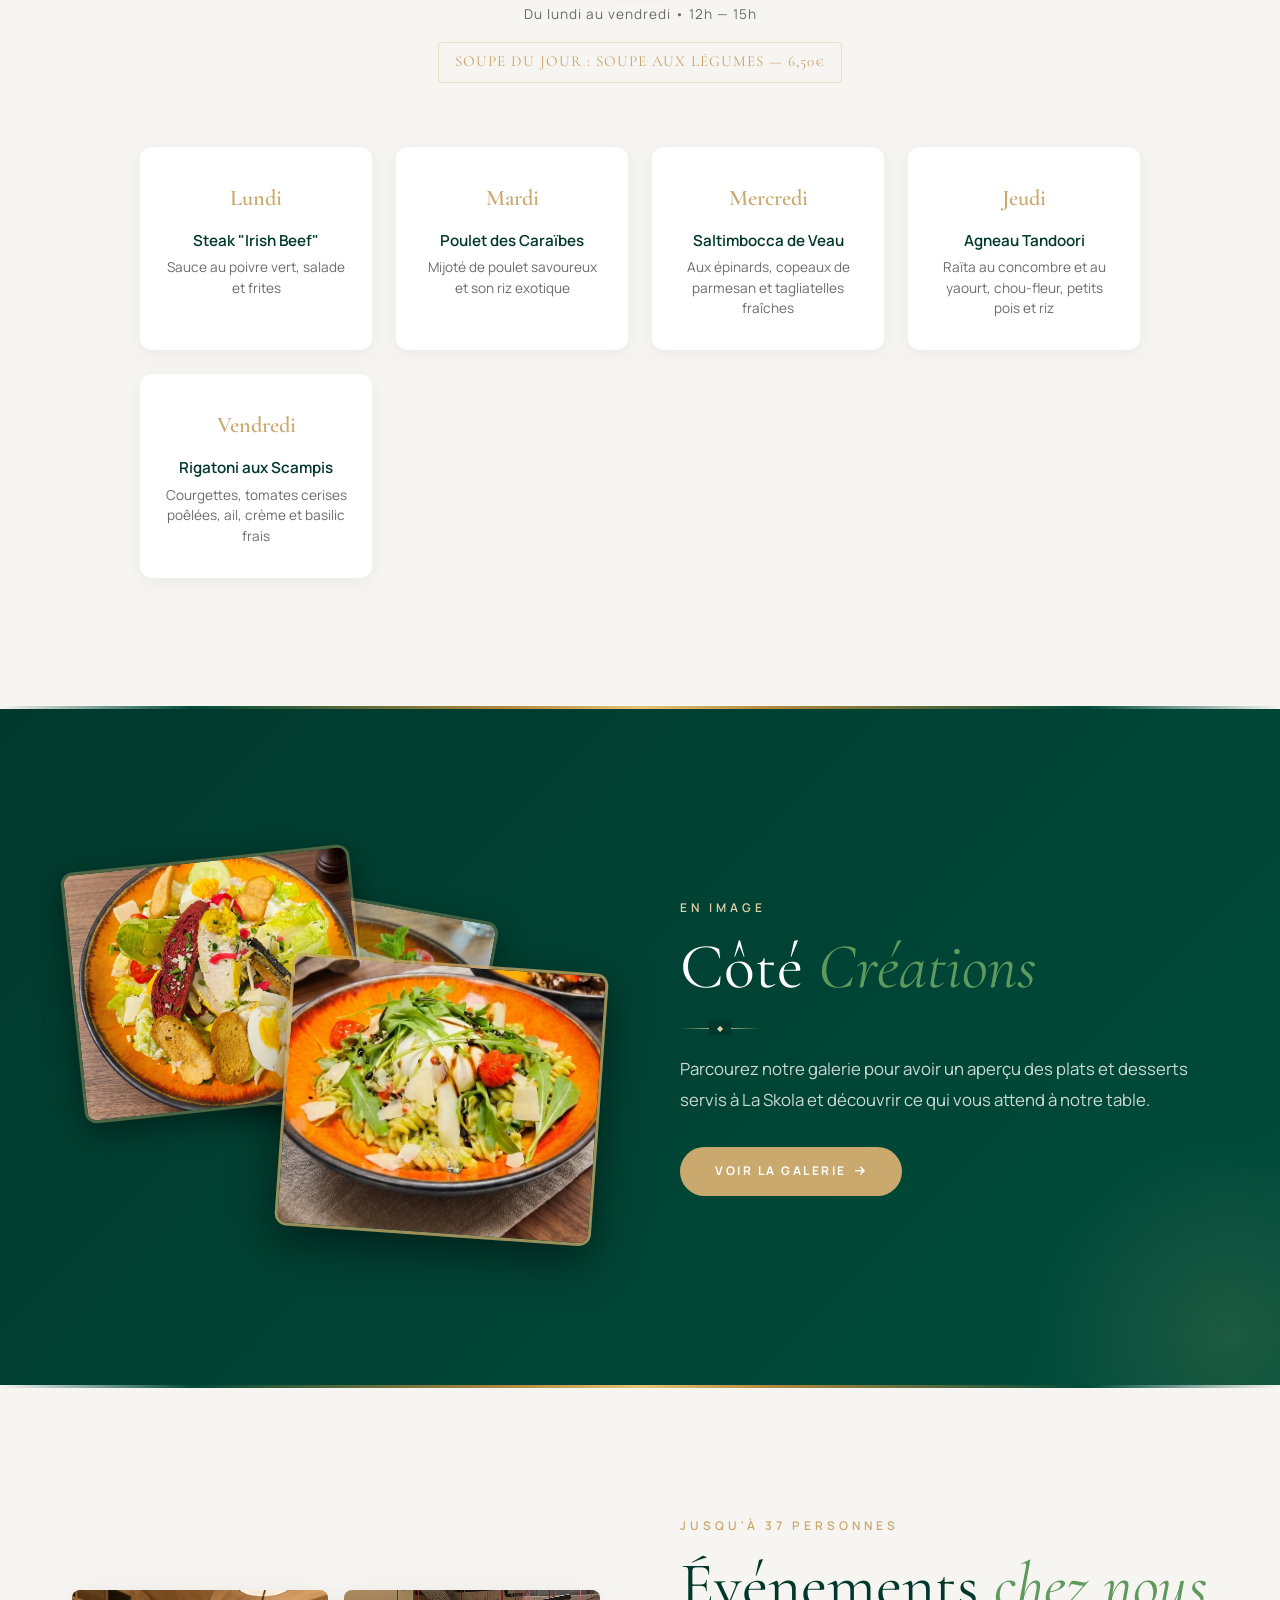
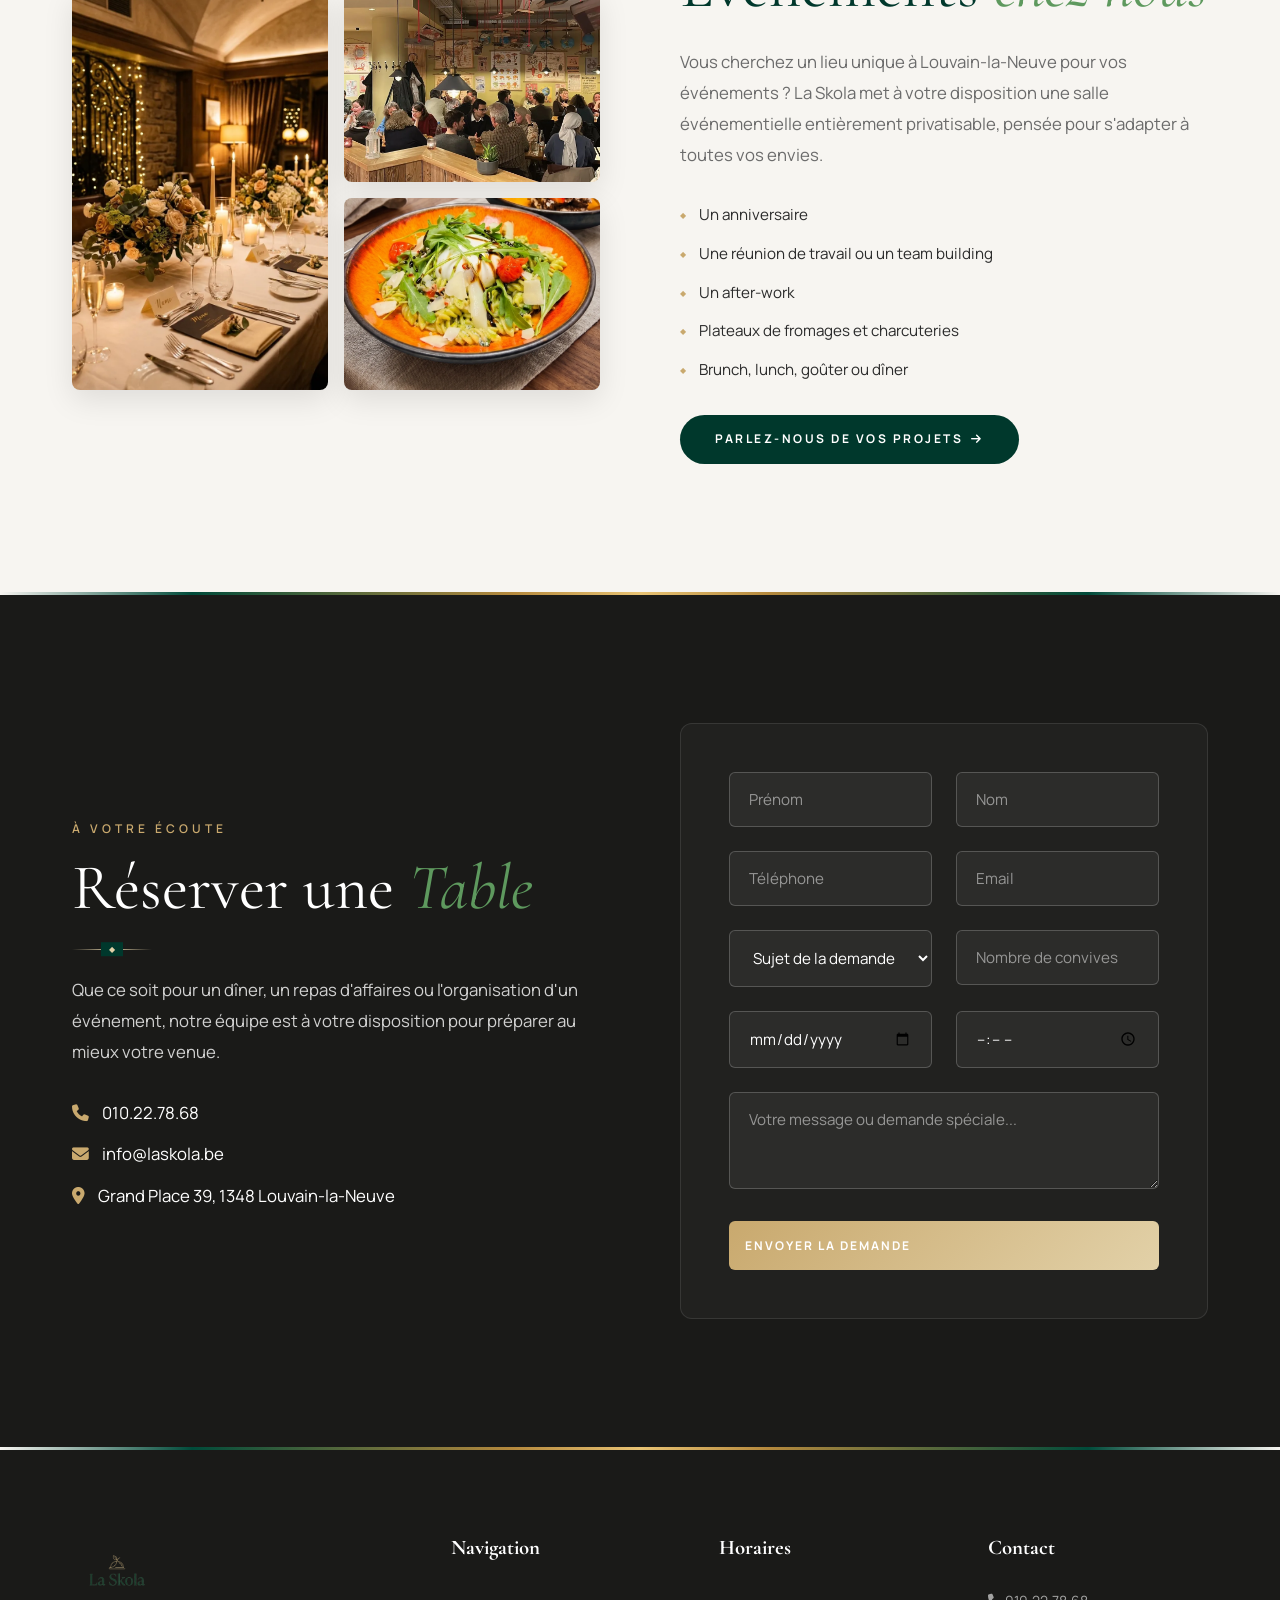
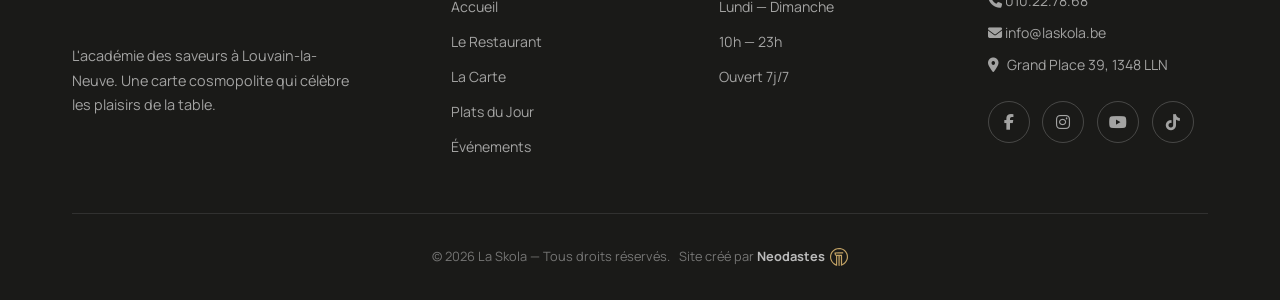
==== commit 7f000d72: "Update weekly Lunch Menu for 31 August - 4 September 2026 and bump assets version to v2.7" ====
--- a/index.html
+++ b/index.html
@@ -8,7 +8,7 @@
     content="La Skola — Restaurant à Louvain-la-Neuve. Académie des saveurs, carte cosmopolite, événements privés. Grand Place 39.">
   <meta name="theme-color" content="#00382C">
   <title>La Skola — Académie des Saveurs | Louvain-la-Neuve</title>
-  <link rel="stylesheet" href="style.css?v=2.6">
+  <link rel="stylesheet" href="style.css?v=2.7">
   <link rel="icon" href="https://laskola.be/wp-content/uploads/2025/02/cropped-TUMBNAIL-SKOLA-32x32.png">
   <!-- Font Awesome for icons -->
   <link rel="stylesheet" href="https://cdnjs.cloudflare.com/ajax/libs/font-awesome/6.5.1/css/all.min.css">
@@ -184,23 +184,23 @@
         </div>
         <div class="lunch-card reveal">
           <div class="lunch-day">Mardi</div>
-          <div class="lunch-dish">Butter Chicken</div>
-          <div class="lunch-desc">Poulet mariné dans une sauce au yaourt épicée, gingembre frais, ail, citron, épices et riz</div>
+          <div class="lunch-dish">Poulet des Caraïbes</div>
+          <div class="lunch-desc">Mijoté de poulet savoureux et son riz exotique</div>
         </div>
         <div class="lunch-card reveal">
           <div class="lunch-day">Mercredi</div>
-          <div class="lunch-dish">Roulades de Porc</div>
-          <div class="lunch-desc">Aux pruneaux, avec jus de cuisson, pommes de terre, carottes et petits pois</div>
+          <div class="lunch-dish">Saltimbocca de Veau</div>
+          <div class="lunch-desc">Aux épinards, copeaux de parmesan et tagliatelles fraîches</div>
         </div>
         <div class="lunch-card reveal">
           <div class="lunch-day">Jeudi</div>
-          <div class="lunch-dish">Brochettes de Bœuf</div>
-          <div class="lunch-desc">Cuites au four, servies avec salade et frites</div>
+          <div class="lunch-dish">Agneau Tandoori</div>
+          <div class="lunch-desc">Raïta au concombre et au yaourt, chou-fleur, petits pois et riz</div>
         </div>
         <div class="lunch-card reveal">
           <div class="lunch-day">Vendredi</div>
-          <div class="lunch-dish">Lasagnes au Saumon</div>
-          <div class="lunch-desc">Préparées aux épinards et au Boursin</div>
+          <div class="lunch-dish">Rigatoni aux Scampis</div>
+          <div class="lunch-desc">Courgettes, tomates cerises poêlées, ail, crème et basilic frais</div>
         </div>
       </div>
     </div>
@@ -398,7 +398,7 @@
     </div>
   </footer>
 
-  <script src="script.js?v=2.6"></script>
+  <script src="script.js?v=2.7"></script>
 </body>
 
 </html>
